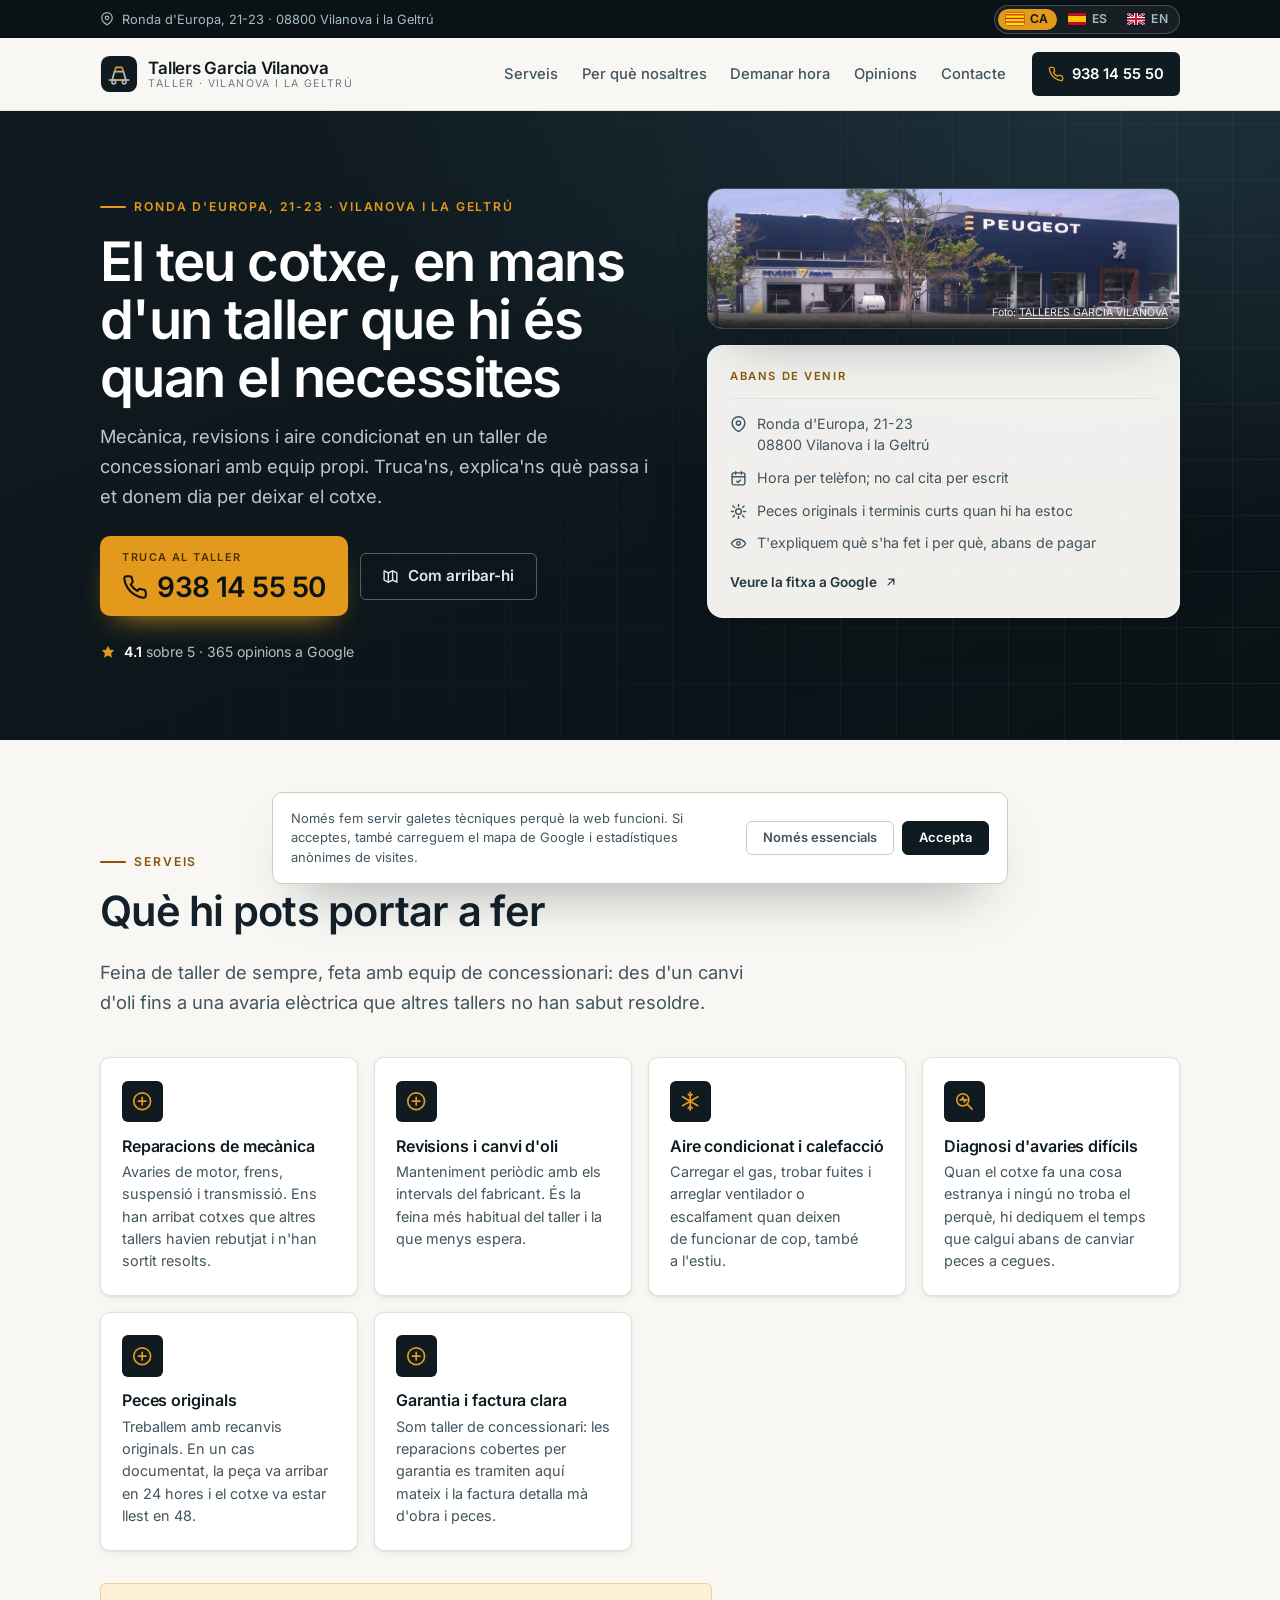
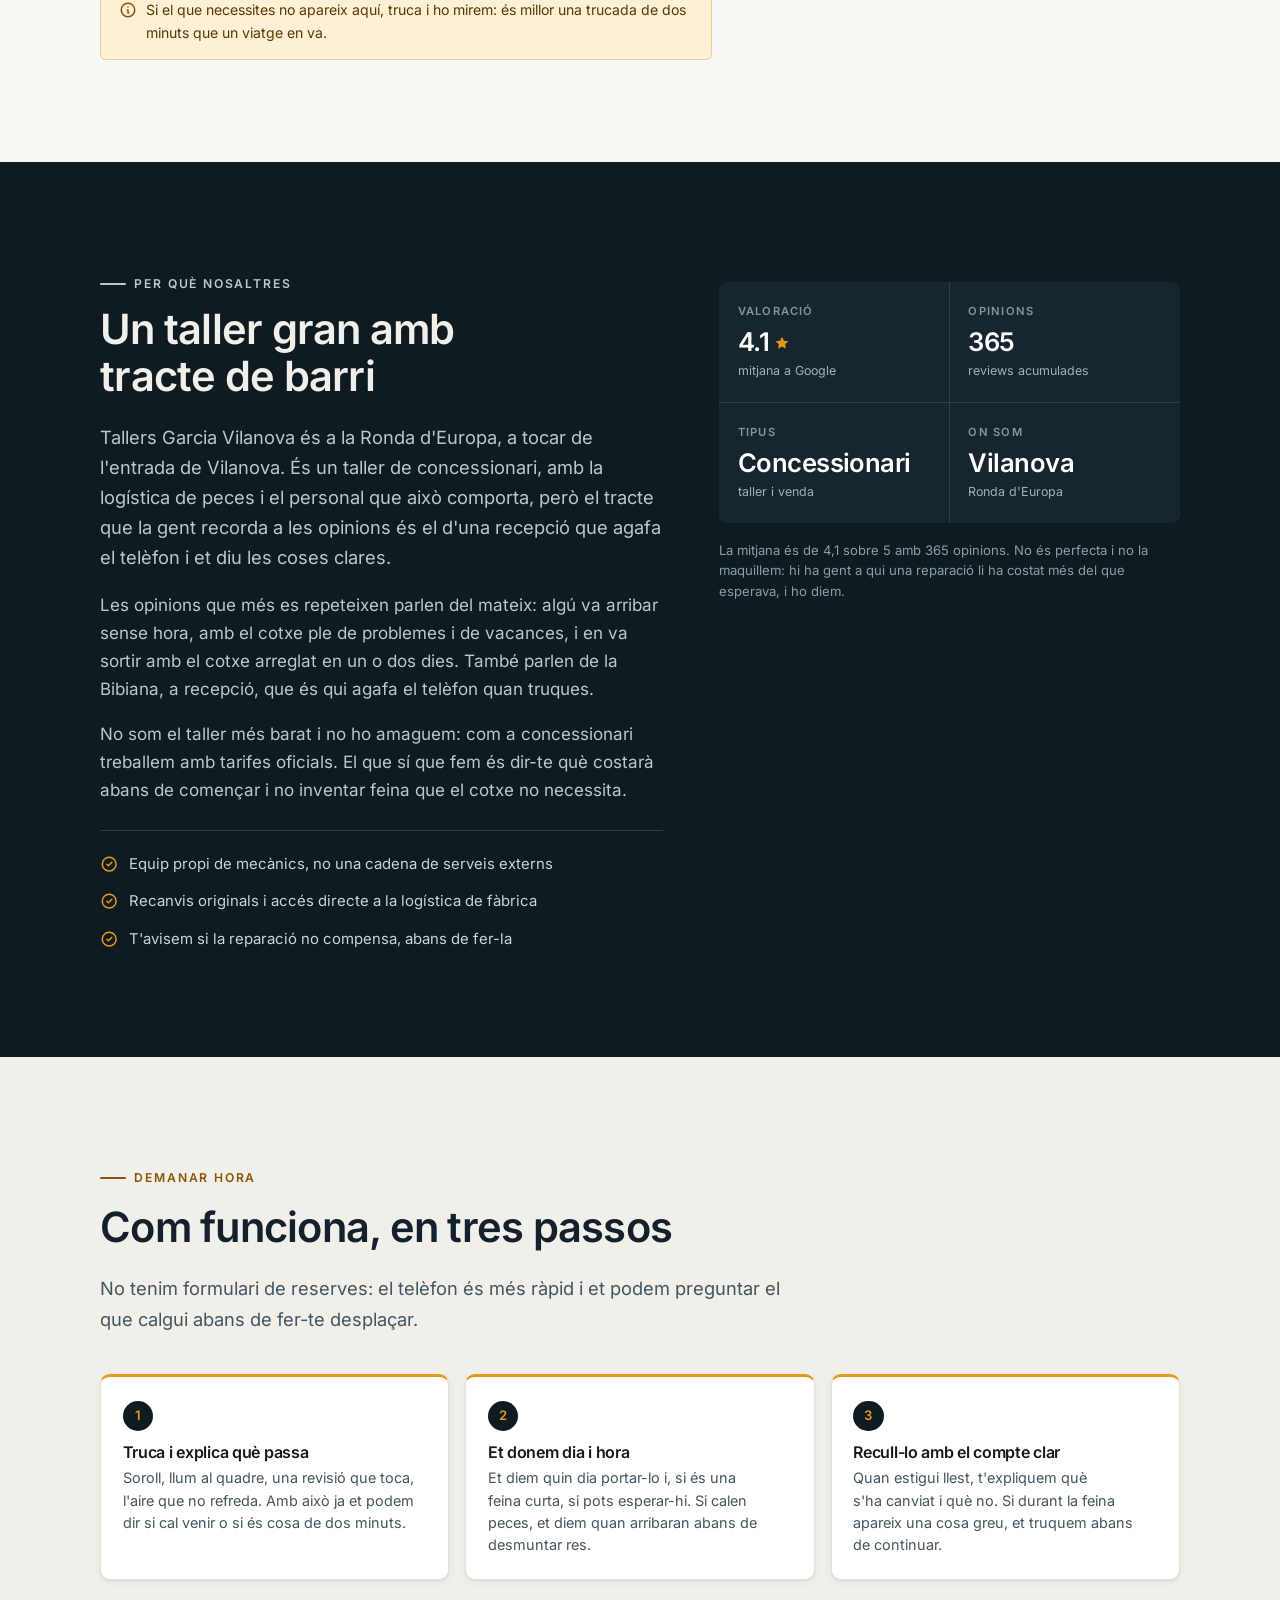
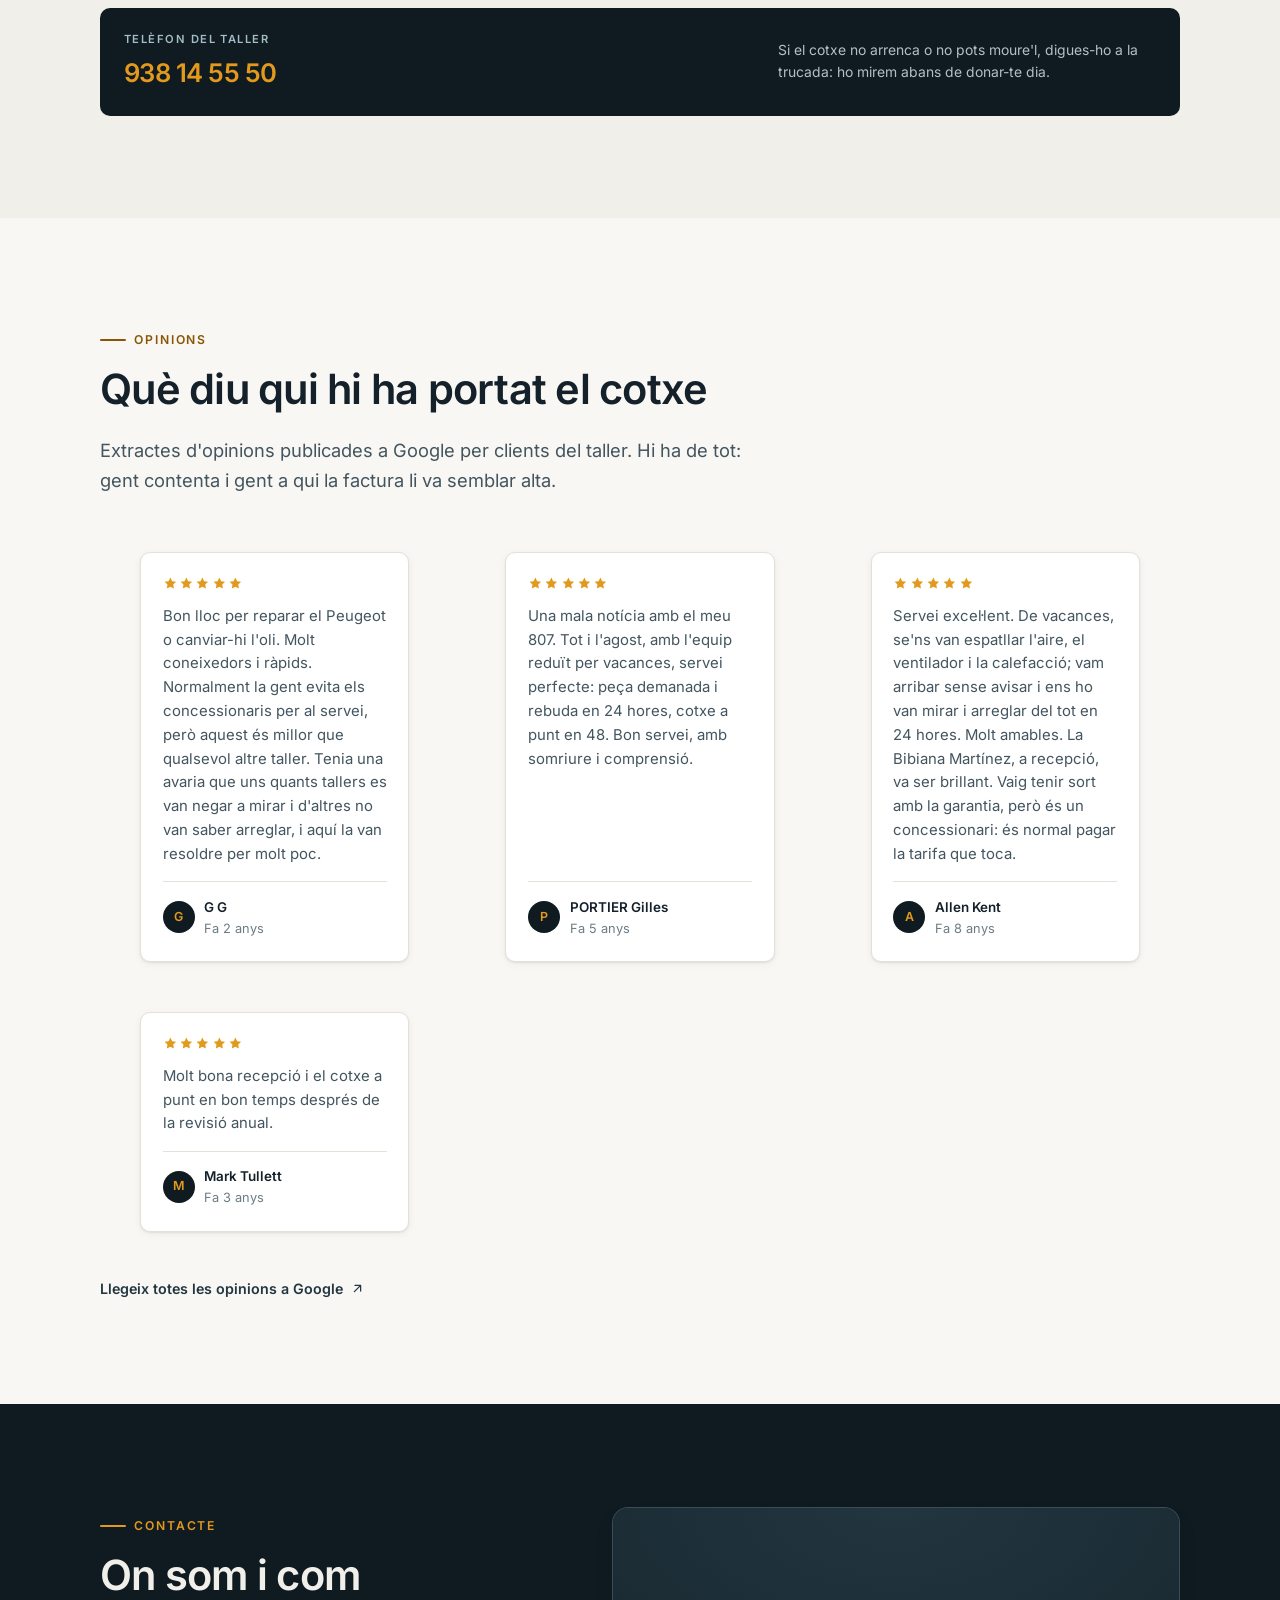
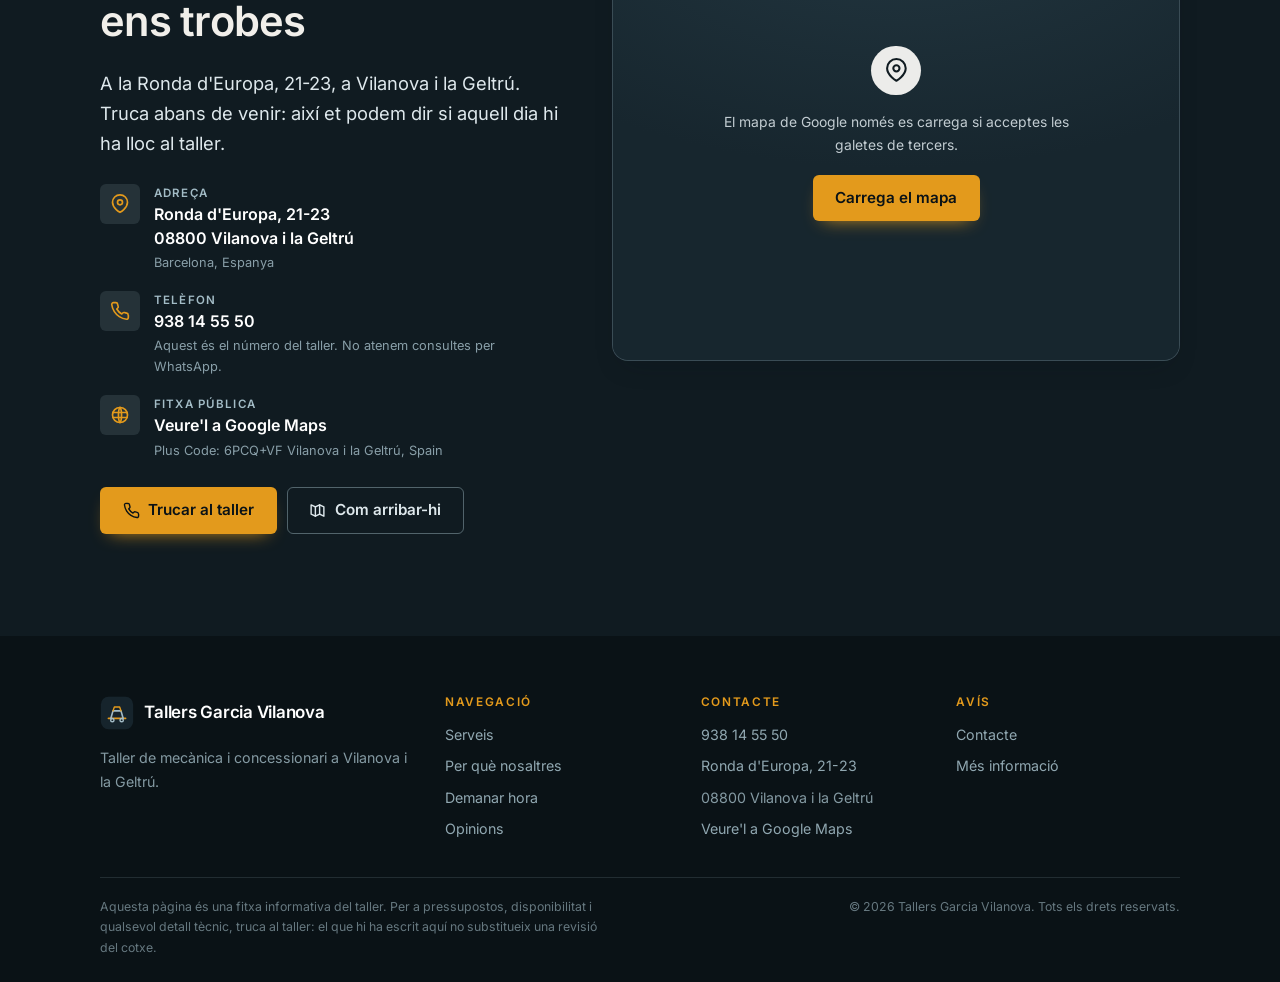
==== index.html @ 261d8d5d "Do not track the node_modules symlink" ====
<!DOCTYPE html>
<html lang="ca" dir="ltr">
<head>
<meta charset="utf-8">
<meta name="viewport" content="width=device-width, initial-scale=1">
<title>Tallers Garcia Vilanova · Taller i concessionari a Vilanova i la Geltrú</title>
<meta name="description" content="Taller de mecànica i concessionari a la Ronda d&#39;Europa, 21-23, Vilanova i la Geltrú. Reparacions, revisions i aire condicionat. Demana hora al 938 14 55 50.">
<meta name="author" content="Tallers Garcia Vilanova">
<meta name="theme-color" content="#101b21">
<meta name="robots" content="index, follow">
<link rel="canonical" href="https://tallersgarciavilanova.vilanovailageltru.info/">

<meta property="og:type" content="website">
<meta property="og:site_name" content="Tallers Garcia Vilanova">
<meta property="og:title" content="Tallers Garcia Vilanova · Taller i concessionari a Vilanova i la Geltrú">
<meta property="og:description" content="Taller de mecànica i concessionari a la Ronda d&#39;Europa, 21-23, Vilanova i la Geltrú. Reparacions, revisions i aire condicionat. Demana hora al 938 14 55 50.">
<meta property="og:locale" content="ca_ES">
<meta property="og:url" content="https://tallersgarciavilanova.vilanovailageltru.info/">
<meta property="og:image" content="https://tallersgarciavilanova.vilanovailageltru.info/assets/img/og-image.jpg">
<meta property="og:image:width" content="1200">
<meta property="og:image:height" content="630">
<meta property="og:image:alt" content="Tallers Garcia Vilanova, taller de mecànica a Vilanova i la Geltrú">
<meta name="twitter:card" content="summary_large_image">
<meta name="twitter:title" content="Tallers Garcia Vilanova · Taller i concessionari a Vilanova i la Geltrú">
<meta name="twitter:description" content="Taller de mecànica i concessionari a la Ronda d&#39;Europa, 21-23, Vilanova i la Geltrú. Reparacions, revisions i aire condicionat. Demana hora al 938 14 55 50.">
<meta name="twitter:image" content="https://tallersgarciavilanova.vilanovailageltru.info/assets/img/og-image.jpg">


<link rel="alternate" hreflang="ca-ES" href="https://tallersgarciavilanova.vilanovailageltru.info/">

<link rel="alternate" hreflang="es-ES" href="https://tallersgarciavilanova.vilanovailageltru.info/es/">

<link rel="alternate" hreflang="en-GB" href="https://tallersgarciavilanova.vilanovailageltru.info/en/">

<link rel="alternate" hreflang="x-default" href="https://tallersgarciavilanova.vilanovailageltru.info/">


<link rel="icon" href="./assets/img/favicon.svg" type="image/svg+xml">
<link rel="apple-touch-icon" href="./assets/img/apple-touch-icon.png">
<link rel="manifest" href="./site.webmanifest">
<link rel="preload" href="./assets/fonts/inter-latin.woff2" as="font" type="font/woff2" crossorigin>
<link rel="stylesheet" href="./assets/css/styles.css">
<script>
  /* Google Analytics 4 with consent mode. Goes in <head> of every generated page,
     before any other script. Nothing is fetched from Google until the visitor
     accepts, and storage stays denied by default even if the tag loads elsewhere. */
  (function () {
    var ID = 'G-71LT2Q093H';
    var KEY = 'cookie-consent-v1';
    var accepted = false;
    try { accepted = localStorage.getItem(KEY) === 'accepted'; } catch (e) {}

    window.dataLayer = window.dataLayer || [];
    window.gtag = function () { window.dataLayer.push(arguments); };
    gtag('js', new Date());

    gtag('consent', 'default', {
      ad_storage: 'denied',
      ad_user_data: 'denied',
      ad_personalization: 'denied',
      analytics_storage: 'denied'
    });

    function load() {
      if (window.__gaLoaded) return;
      window.__gaLoaded = true;
      var s = document.createElement('script');
      s.async = true;
      s.src = 'https://www.googletagmanager.com/gtag/js?id=' + ID;
      document.head.appendChild(s);
      gtag('config', ID);
    }

    function grant() {
      load();
      gtag('consent', 'update', {
        ad_storage: 'granted',
        ad_user_data: 'granted',
        ad_personalization: 'granted',
        analytics_storage: 'granted'
      });
    }

    /* The cookie banner calls this from BOTH buttons; nothing touches Google before it runs. */
    window.__analyticsConsent = function (isAccepted) {
      try { localStorage.setItem(KEY, isAccepted ? 'accepted' : 'essential'); } catch (e) {}
      if (isAccepted) grant();
    };

    if (accepted) grant();
  })();
</script>
<script type="application/ld+json">
{
  "@context": "https://schema.org",
  "@type": "AutoDealer",
  "@id": "https://tallersgarciavilanova.vilanovailageltru.info/#business",
  "name": "TALLERS GARCIA VILANOVA",
  "url": "https://tallersgarciavilanova.vilanovailageltru.info",
  "image": "https://tallersgarciavilanova.vilanovailageltru.info/assets/img/og-image.jpg",
  "telephone": "+34938145550",
  "address": {
    "@type": "PostalAddress",
    "streetAddress": "Ronda d'Europa, 21-23",
    "postalCode": "08800",
    "addressLocality": "Vilanova i la Geltrú",
    "addressRegion": "Barcelona",
    "addressCountry": "ES"
  },
  "geo": {
    "@type": "GeoCoordinates",
    "latitude": 41.2221603,
    "longitude": 1.7386578
  },
  "hasMap": "https://maps.google.com/?cid=4124846126967667594&g_mp=Cilnb29nbGUubWFwcy5wbGFjZXMudjEuUGxhY2VzLlNlYXJjaE5lYXJieRACGAQgAA",
  "inLanguage": "ca",
  "aggregateRating": {
    "@type": "AggregateRating",
    "ratingValue": 4.1,
    "reviewCount": 365,
    "bestRating": 5,
    "worstRating": 1
  }
}
</script>
</head>
<body>
<a class="skip-link" href="#main">Ves al contingut principal</a>

<div class="topbar">
  <div class="wrap topbar__inner">
    <p class="topbar__note">
      <svg viewBox="0 0 24 24" width="14" height="14" fill="none" stroke="currentColor" stroke-width="2" stroke-linecap="round" stroke-linejoin="round" aria-hidden="true"><path d="M21 10c0 7-9 12-9 12S3 17 3 10a9 9 0 0 1 18 0Z"/><circle cx="12" cy="10" r="3"/></svg>
      Ronda d&#39;Europa, 21-23 · 08800 Vilanova i la Geltrú
    </p>
    <nav class="langs" aria-label="Canviar d&#39;idioma">
      
      <a class="langs__link" href="./" hreflang="ca" lang="ca" aria-current="true">
        <span class="langs__flag" aria-hidden="true"><svg viewBox="0 0 24 16"><rect width="24" height="16" fill="#fcdd09"/><g fill="#da121a"><rect y="1.6" width="24" height="1.6"/><rect y="6.4" width="24" height="1.6"/><rect y="11.2" width="24" height="1.6"/></g></svg></span>
        <span class="langs__code">ca</span>
        <span class="sr-only">Català</span>
      </a>
      
      <a class="langs__link" href="./es/" hreflang="es" lang="es">
        <span class="langs__flag" aria-hidden="true"><svg viewBox="0 0 24 16"><rect width="24" height="16" fill="#c60b1e"/><rect y="4" width="24" height="8" fill="#ffc400"/></svg></span>
        <span class="langs__code">es</span>
        <span class="sr-only">Español</span>
      </a>
      
      <a class="langs__link" href="./en/" hreflang="en" lang="en">
        <span class="langs__flag" aria-hidden="true"><svg viewBox="0 0 24 16"><rect width="24" height="16" fill="#00247d"/><path d="M0 0 24 16M24 0 0 16" stroke="#fff" stroke-width="3.2"/><path d="M0 0 24 16M24 0 0 16" stroke="#cf142b" stroke-width="1.6"/><path d="M12 0v16M0 8h24" stroke="#fff" stroke-width="5.2"/><path d="M12 0v16M0 8h24" stroke="#cf142b" stroke-width="3"/></svg></span>
        <span class="langs__code">en</span>
        <span class="sr-only">English</span>
      </a>
      
    </nav>
  </div>
</div>

<header class="header">
  <div class="wrap header__inner">
    <a class="brand" href="./" aria-label="Tallers Garcia Vilanova — Vilanova i la Geltrú">
      <svg class="brand__mark" viewBox="0 0 40 40" width="38" height="38" aria-hidden="true">
        <rect x="1" y="1" width="38" height="38" rx="9" fill="#101b21"/>
        <path d="M10 26.25h20" stroke="#e39a1c" stroke-width="2.2" stroke-linecap="round"/>
        <path d="M12.8 26.25 15.3 17.5h9.4l2.5 8.75" stroke="#a3bcc6" stroke-width="1.9" fill="none" stroke-linecap="round" stroke-linejoin="round"/>
        <circle cx="14.5" cy="28.4" r="1.95" stroke="#a3bcc6" stroke-width="1.7" fill="none"/>
        <circle cx="25.5" cy="28.4" r="1.95" stroke="#a3bcc6" stroke-width="1.7" fill="none"/>
        <path d="M15.3 17.5 16.9 13h6.2l1.6 4.5" stroke="#e39a1c" stroke-width="1.7" fill="none" stroke-linecap="round" stroke-linejoin="round"/>
      </svg>
      <span class="brand__text">
        <span class="brand__name">Tallers Garcia Vilanova</span>
        <span class="brand__sub">Taller · Vilanova i la Geltrú</span>
      </span>
    </a>
    <nav class="nav" id="site-nav" data-open="false" aria-label="Navegació principal">
      <ul class="nav__list">
        <li><a class="nav__link" href="#serveis">Serveis</a></li>
        <li><a class="nav__link" href="#confianca">Per què nosaltres</a></li>
        <li><a class="nav__link" href="#cita">Demanar hora</a></li>
        <li><a class="nav__link" href="#opinions">Opinions</a></li>
        <li><a class="nav__link" href="#contacte">Contacte</a></li>
      </ul>
    </nav>
    <a class="header__call" href="tel:+34938145550" aria-label="Trucar al taller: 938 14 55 50">
      <svg viewBox="0 0 24 24" width="16" height="16" fill="none" stroke="currentColor" stroke-width="2" stroke-linecap="round" stroke-linejoin="round" aria-hidden="true"><path d="M22 16.9v3a2 2 0 0 1-2.2 2 19.8 19.8 0 0 1-8.6-3.1 19.5 19.5 0 0 1-6-6A19.8 19.8 0 0 1 2.1 4.2 2 2 0 0 1 4.1 2h3a2 2 0 0 1 2 1.7c.1.9.4 1.8.7 2.6a2 2 0 0 1-.5 2.1L8.1 9.6a16 16 0 0 0 6 6l1.2-1.2a2 2 0 0 1 2.1-.5c.8.3 1.7.6 2.6.7a2 2 0 0 1 1.7 2.1Z"/></svg>
      <span>938 14 55 50</span>
    </a>
    <button class="nav-toggle" type="button" aria-expanded="false" aria-controls="site-nav" aria-label="Obre el menú de navegació">
      <svg viewBox="0 0 24 24" width="22" height="22" fill="none" stroke="currentColor" stroke-width="2" stroke-linecap="round" aria-hidden="true"><path d="M4 7h16M4 12h16M4 17h16"/></svg>
    </button>
  </div>
</header>

<main id="main">

  <section class="hero" aria-labelledby="hero-title">
    <div class="wrap hero__inner">
      <div class="hero__copy">
        <p class="eyebrow hero__eyebrow">Ronda d&#39;Europa, 21-23 · Vilanova i la Geltrú</p>
        <h1 class="hero__title" id="hero-title">El teu cotxe, en mans d&#39;un taller que hi és quan el necessites</h1>
        <p class="hero__subtitle">Mecànica, revisions i aire condicionat en un taller de concessionari amb equip propi. Truca&#39;ns, explica&#39;ns què passa i et donem dia per deixar el cotxe.</p>

        <div class="hero__call">
          <a class="hero__phone" href="tel:+34938145550">
            <span class="hero__phoneLabel">Truca al taller</span>
            <span class="hero__phoneNumber">
              <svg viewBox="0 0 24 24" width="26" height="26" fill="none" stroke="currentColor" stroke-width="1.9" stroke-linecap="round" stroke-linejoin="round" aria-hidden="true"><path d="M22 16.9v3a2 2 0 0 1-2.2 2 19.8 19.8 0 0 1-8.6-3.1 19.5 19.5 0 0 1-6-6A19.8 19.8 0 0 1 2.1 4.2 2 2 0 0 1 4.1 2h3a2 2 0 0 1 2 1.7c.1.9.4 1.8.7 2.6a2 2 0 0 1-.5 2.1L8.1 9.6a16 16 0 0 0 6 6l1.2-1.2a2 2 0 0 1 2.1-.5c.8.3 1.7.6 2.6.7a2 2 0 0 1 1.7 2.1Z"/></svg>
              938 14 55 50
            </span>
          </a>
          <a class="btn btn--ghost" href="https://www.google.com/maps/dir/?api=1&amp;destination=41.2221603,1.7386578" target="_blank" rel="noopener">
            <svg viewBox="0 0 24 24" width="17" height="17" fill="none" stroke="currentColor" stroke-width="2" stroke-linecap="round" stroke-linejoin="round" aria-hidden="true"><path d="M9 20 3 17V4l6 3 6-3 6 3v13l-6-3-6 3Z"/><path d="M9 7v13M15 4v13"/></svg>
            Com arribar-hi
          </a>
        </div>

        <p class="hero__proof">
          <span class="hero__stars" aria-hidden="true">
            <svg viewBox="0 0 24 24" fill="currentColor"><path d="M12 2.6l2.9 5.9 6.5.95-4.7 4.6 1.1 6.45L12 17.4l-5.8 3.1 1.1-6.45-4.7-4.6 6.5-.95L12 2.6Z"/></svg>
          </span>
          <span><b>4.1</b> sobre 5 · 365 opinions a Google</span>
        </p>
      </div>

      <div class="hero__aside">
        
        <figure class="hero__photo">
          <img src="./assets/img/hero-photo.jpg" alt="Entrada del taller Tallers Garcia Vilanova a la Ronda d&#39;Europa, Vilanova i la Geltrú" width="1171" height="344" fetchpriority="high" decoding="async">
          
          <figcaption data-photo-credit>
            Foto:
            <a href="https://maps.google.com/maps/contrib/101229483623306465213" target="_blank" rel="noopener nofollow">TALLERES GARCIA VILANOVA</a>
          </figcaption>
          
        </figure>
        

        <div class="hero__card">
          <p class="hero__cardTitle">Abans de venir</p>
          <ul class="hero__cardList">
            <li>
              <svg viewBox="0 0 24 24" width="17" height="17" fill="none" stroke="currentColor" stroke-width="2" stroke-linecap="round" stroke-linejoin="round" aria-hidden="true"><path d="M21 10c0 7-9 12-9 12S3 17 3 10a9 9 0 0 1 18 0Z"/><circle cx="12" cy="10" r="3"/></svg>
              <span>Ronda d&#39;Europa, 21-23<br>08800 Vilanova i la Geltrú</span>
            </li>
            <li>
              <svg viewBox="0 0 24 24" width="17" height="17" fill="none" stroke="currentColor" stroke-width="2" stroke-linecap="round" stroke-linejoin="round" aria-hidden="true"><path d="m9.5 16 1.8 1.8 3.4-3.6"/><rect x="3" y="4" width="18" height="17" rx="2.5"/><path d="M8 2.5v3.5M16 2.5v3.5M3 9.5h18"/></svg>
              <span>Hora per telèfon; no cal cita per escrit</span>
            </li>
            <li>
              <svg viewBox="0 0 24 24" width="17" height="17" fill="none" stroke="currentColor" stroke-width="2" stroke-linecap="round" stroke-linejoin="round" aria-hidden="true"><path d="M12 2v3M12 19v3M4.2 4.2l2.1 2.1M17.7 17.7l2.1 2.1M2 12h3M19 12h3M4.2 19.8l2.1-2.1M17.7 6.3l2.1-2.1"/><circle cx="12" cy="12" r="4"/></svg>
              <span>Peces originals i terminis curts quan hi ha estoc</span>
            </li>
            <li>
              <svg viewBox="0 0 24 24" width="17" height="17" fill="none" stroke="currentColor" stroke-width="2" stroke-linecap="round" stroke-linejoin="round" aria-hidden="true"><path d="M2 12s3.5-6 10-6 10 6 10 6-3.5 6-10 6-10-6-10-6Z"/><circle cx="12" cy="12" r="2.5"/></svg>
              <span>T&#39;expliquem què s&#39;ha fet i per què, abans de pagar</span>
            </li>
          </ul>
          <a class="hero__cardLink" href="https://maps.google.com/?cid=4124846126967667594&amp;g_mp=Cilnb29nbGUubWFwcy5wbGFjZXMudjEuUGxhY2VzLlNlYXJjaE5lYXJieRACGAQgAA" target="_blank" rel="noopener">
            Veure la fitxa a Google
            <svg viewBox="0 0 24 24" width="14" height="14" fill="none" stroke="currentColor" stroke-width="2" stroke-linecap="round" stroke-linejoin="round" aria-hidden="true"><path d="M7 17 17 7M8 7h9v9"/></svg>
          </a>
        </div>
      </div>
    </div>
  </section>

  <section class="section" id="serveis" aria-labelledby="serveis-title">
    <div class="wrap">
      <div class="section__head reveal">
        <p class="eyebrow">Serveis</p>
        <h2 class="h2" id="serveis-title">Què hi pots portar a fer</h2>
        <p class="lead">Feina de taller de sempre, feta amb equip de concessionari: des d&#39;un canvi d&#39;oli fins a una avaria elèctrica que altres tallers no han sabut resoldre.</p>
      </div>
      <ul class="cards">
        
        <li class="card reveal">
          <span class="card__icon" aria-hidden="true"><svg viewBox="0 0 24 24" fill="none" stroke="currentColor" stroke-width="1.8" stroke-linecap="round" stroke-linejoin="round" aria-hidden="true"><circle cx="12" cy="12" r="9"/><path d="M12 8v8M8 12h8"/></svg></span>
          <h3>Reparacions de mecànica</h3>
          <p>Avaries de motor, frens, suspensió i transmissió. Ens han arribat cotxes que altres tallers havien rebutjat i n&#39;han sortit resolts.</p>
        </li>
        
        <li class="card reveal">
          <span class="card__icon" aria-hidden="true"><svg viewBox="0 0 24 24" fill="none" stroke="currentColor" stroke-width="1.8" stroke-linecap="round" stroke-linejoin="round" aria-hidden="true"><circle cx="12" cy="12" r="9"/><path d="M12 8v8M8 12h8"/></svg></span>
          <h3>Revisions i canvi d&#39;oli</h3>
          <p>Manteniment periòdic amb els intervals del fabricant. És la feina més habitual del taller i la que menys espera.</p>
        </li>
        
        <li class="card reveal">
          <span class="card__icon" aria-hidden="true"><svg viewBox="0 0 24 24" fill="none" stroke="currentColor" stroke-width="1.8" stroke-linecap="round" stroke-linejoin="round" aria-hidden="true"><path d="M12 2.5v19M3.8 7.2l16.4 9.6M20.2 7.2 3.8 16.8"/><path d="M12 6.4 9.9 4.6M12 6.4l2.1-1.8M12 17.6l-2.1 1.8M12 17.6l2.1 1.8"/></svg></span>
          <h3>Aire condicionat i calefacció</h3>
          <p>Carregar el gas, trobar fuites i arreglar ventilador o escalfament quan deixen de funcionar de cop, també a l&#39;estiu.</p>
        </li>
        
        <li class="card reveal">
          <span class="card__icon" aria-hidden="true"><svg viewBox="0 0 24 24" fill="none" stroke="currentColor" stroke-width="1.8" stroke-linecap="round" stroke-linejoin="round" aria-hidden="true"><circle cx="10.5" cy="10.5" r="6.5"/><path d="m15.4 15.4 5 5"/><path d="M7.6 10.5h1.9l1.1-2.6 1.7 5 1-2.4h1.6"/></svg></span>
          <h3>Diagnosi d&#39;avaries difícils</h3>
          <p>Quan el cotxe fa una cosa estranya i ningú no troba el perquè, hi dediquem el temps que calgui abans de canviar peces a cegues.</p>
        </li>
        
        <li class="card reveal">
          <span class="card__icon" aria-hidden="true"><svg viewBox="0 0 24 24" fill="none" stroke="currentColor" stroke-width="1.8" stroke-linecap="round" stroke-linejoin="round" aria-hidden="true"><circle cx="12" cy="12" r="9"/><path d="M12 8v8M8 12h8"/></svg></span>
          <h3>Peces originals</h3>
          <p>Treballem amb recanvis originals. En un cas documentat, la peça va arribar en 24 hores i el cotxe va estar llest en 48.</p>
        </li>
        
        <li class="card reveal">
          <span class="card__icon" aria-hidden="true"><svg viewBox="0 0 24 24" fill="none" stroke="currentColor" stroke-width="1.8" stroke-linecap="round" stroke-linejoin="round" aria-hidden="true"><circle cx="12" cy="12" r="9"/><path d="M12 8v8M8 12h8"/></svg></span>
          <h3>Garantia i factura clara</h3>
          <p>Som taller de concessionari: les reparacions cobertes per garantia es tramiten aquí mateix i la factura detalla mà d&#39;obra i peces.</p>
        </li>
        
      </ul>
      <p class="section__note">
        <svg viewBox="0 0 24 24" width="18" height="18" fill="none" stroke="currentColor" stroke-width="2" stroke-linecap="round" stroke-linejoin="round" aria-hidden="true"><circle cx="12" cy="12" r="9"/><path d="M12 8h.01M11 12h1v4h1"/></svg>
        Si el que necessites no apareix aquí, truca i ho mirem: és millor una trucada de dos minuts que un viatge en va.
      </p>
    </div>
  </section>

  <section class="section section--dark" id="confianca" aria-labelledby="confianca-title">
    <div class="wrap">
      <div class="about__grid">
        <div class="about__copy reveal">
          <p class="eyebrow">Per què nosaltres</p>
          <h2 class="h2" id="confianca-title">Un taller gran amb tracte de barri</h2>
          <p class="lead">Tallers Garcia Vilanova és a la Ronda d&#39;Europa, a tocar de l&#39;entrada de Vilanova. És un taller de concessionari, amb la logística de peces i el personal que això comporta, però el tracte que la gent recorda a les opinions és el d&#39;una recepció que agafa el telèfon i et diu les coses clares.</p>
          <p>Les opinions que més es repeteixen parlen del mateix: algú va arribar sense hora, amb el cotxe ple de problemes i de vacances, i en va sortir amb el cotxe arreglat en un o dos dies. També parlen de la Bibiana, a recepció, que és qui agafa el telèfon quan truques.</p>
          <p>No som el taller més barat i no ho amaguem: com a concessionari treballem amb tarifes oficials. El que sí que fem és dir-te què costarà abans de començar i no inventar feina que el cotxe no necessita.</p>

          <ul class="trust">
            <li>
              <span class="trust__icon" aria-hidden="true">
                <svg viewBox="0 0 24 24" fill="none" stroke="currentColor" stroke-width="2" stroke-linecap="round" stroke-linejoin="round"><path d="m9 12 2 2 4.5-4.5"/><circle cx="12" cy="12" r="9"/></svg>
              </span>
              <span>Equip propi de mecànics, no una cadena de serveis externs</span>
            </li>
            <li>
              <span class="trust__icon" aria-hidden="true">
                <svg viewBox="0 0 24 24" fill="none" stroke="currentColor" stroke-width="2" stroke-linecap="round" stroke-linejoin="round"><path d="m9 12 2 2 4.5-4.5"/><circle cx="12" cy="12" r="9"/></svg>
              </span>
              <span>Recanvis originals i accés directe a la logística de fàbrica</span>
            </li>
            <li>
              <span class="trust__icon" aria-hidden="true">
                <svg viewBox="0 0 24 24" fill="none" stroke="currentColor" stroke-width="2" stroke-linecap="round" stroke-linejoin="round"><path d="m9 12 2 2 4.5-4.5"/><circle cx="12" cy="12" r="9"/></svg>
              </span>
              <span>T&#39;avisem si la reparació no compensa, abans de fer-la</span>
            </li>
          </ul>
        </div>

        <div class="reveal">
          <dl class="stats">
            <div class="stat">
              <dt class="stat__label">Valoració</dt>
              <dd class="stat__body">
                <span class="stat__value">
                  4.1
                  <svg viewBox="0 0 24 24" fill="currentColor" aria-hidden="true"><path d="M12 2.6l2.9 5.9 6.5.95-4.7 4.6 1.1 6.45L12 17.4l-5.8 3.1 1.1-6.45-4.7-4.6 6.5-.95L12 2.6Z"/></svg>
                </span>
                <span class="stat__caption">mitjana a Google</span>
              </dd>
            </div>
            <div class="stat">
              <dt class="stat__label">Opinions</dt>
              <dd class="stat__body">
                <span class="stat__value">365</span>
                <span class="stat__caption">reviews acumulades</span>
              </dd>
            </div>
            <div class="stat">
              <dt class="stat__label">Tipus</dt>
              <dd class="stat__body">
                <span class="stat__value">Concessionari</span>
                <span class="stat__caption">taller i venda</span>
              </dd>
            </div>
            <div class="stat">
              <dt class="stat__label">On som</dt>
              <dd class="stat__body">
                <span class="stat__value">Vilanova</span>
                <span class="stat__caption">Ronda d&#39;Europa</span>
              </dd>
            </div>
          </dl>
          <p class="stats__note">La mitjana és de 4,1 sobre 5 amb 365 opinions. No és perfecta i no la maquillem: hi ha gent a qui una reparació li ha costat més del que esperava, i ho diem.</p>
        </div>
      </div>
    </div>
  </section>

  <section class="section section--light" id="cita" aria-labelledby="cita-title">
    <div class="wrap">
      <div class="section__head reveal">
        <p class="eyebrow">Demanar hora</p>
        <h2 class="h2" id="cita-title">Com funciona, en tres passos</h2>
        <p class="lead">No tenim formulari de reserves: el telèfon és més ràpid i et podem preguntar el que calgui abans de fer-te desplaçar.</p>
      </div>
      <ol class="steps">
        
        <li class="step reveal">
          <h3>Truca i explica què passa</h3>
          <p>Soroll, llum al quadre, una revisió que toca, l&#39;aire que no refreda. Amb això ja et podem dir si cal venir o si és cosa de dos minuts.</p>
        </li>
        
        <li class="step reveal">
          <h3>Et donem dia i hora</h3>
          <p>Et diem quin dia portar-lo i, si és una feina curta, si pots esperar-hi. Si calen peces, et diem quan arribaran abans de desmuntar res.</p>
        </li>
        
        <li class="step reveal">
          <h3>Recull-lo amb el compte clar</h3>
          <p>Quan estigui llest, t&#39;expliquem què s&#39;ha canviat i què no. Si durant la feina apareix una cosa greu, et truquem abans de continuar.</p>
        </li>
        
      </ol>
      <div class="appointment">
        <div>
          <p class="appointment__label">Telèfon del taller</p>
          <a class="appointment__phone" href="tel:+34938145550">938 14 55 50</a>
        </div>
        <p class="appointment__note">Si el cotxe no arrenca o no pots moure&#39;l, digues-ho a la trucada: ho mirem abans de donar-te dia.</p>
      </div>
    </div>
  </section>

  <section class="section" id="opinions" aria-labelledby="opinions-title">
    <div class="wrap">
      <div class="section__head reveal">
        <p class="eyebrow">Opinions</p>
        <h2 class="h2" id="opinions-title">Què diu qui hi ha portat el cotxe</h2>
        <p class="lead">Extractes d&#39;opinions publicades a Google per clients del taller. Hi ha de tot: gent contenta i gent a qui la factura li va semblar alta.</p>
      </div>
      <div class="quotes">
        
        <figure class="quote reveal">
          <div class="quote__stars" aria-label="5 de 5 estrelles">
            <svg viewBox="0 0 24 24" fill="currentColor" aria-hidden="true"><path d="M12 2.6l2.9 5.9 6.5.95-4.7 4.6 1.1 6.45L12 17.4l-5.8 3.1 1.1-6.45-4.7-4.6 6.5-.95L12 2.6Z"/></svg><svg viewBox="0 0 24 24" fill="currentColor" aria-hidden="true"><path d="M12 2.6l2.9 5.9 6.5.95-4.7 4.6 1.1 6.45L12 17.4l-5.8 3.1 1.1-6.45-4.7-4.6 6.5-.95L12 2.6Z"/></svg><svg viewBox="0 0 24 24" fill="currentColor" aria-hidden="true"><path d="M12 2.6l2.9 5.9 6.5.95-4.7 4.6 1.1 6.45L12 17.4l-5.8 3.1 1.1-6.45-4.7-4.6 6.5-.95L12 2.6Z"/></svg><svg viewBox="0 0 24 24" fill="currentColor" aria-hidden="true"><path d="M12 2.6l2.9 5.9 6.5.95-4.7 4.6 1.1 6.45L12 17.4l-5.8 3.1 1.1-6.45-4.7-4.6 6.5-.95L12 2.6Z"/></svg><svg viewBox="0 0 24 24" fill="currentColor" aria-hidden="true"><path d="M12 2.6l2.9 5.9 6.5.95-4.7 4.6 1.1 6.45L12 17.4l-5.8 3.1 1.1-6.45-4.7-4.6 6.5-.95L12 2.6Z"/></svg>
          </div>
          <blockquote><p>Bon lloc per reparar el Peugeot o canviar-hi l&#39;oli. Molt coneixedors i ràpids. Normalment la gent evita els concessionaris per al servei, però aquest és millor que qualsevol altre taller. Tenia una avaria que uns quants tallers es van negar a mirar i d&#39;altres no van saber arreglar, i aquí la van resoldre per molt poc.</p></blockquote>
          <figcaption>
            <span class="quote__avatar" aria-hidden="true">G</span>
            <span>
              <strong>G G</strong>
              Fa 2 anys
            </span>
          </figcaption>
        </figure>
        
        <figure class="quote reveal">
          <div class="quote__stars" aria-label="5 de 5 estrelles">
            <svg viewBox="0 0 24 24" fill="currentColor" aria-hidden="true"><path d="M12 2.6l2.9 5.9 6.5.95-4.7 4.6 1.1 6.45L12 17.4l-5.8 3.1 1.1-6.45-4.7-4.6 6.5-.95L12 2.6Z"/></svg><svg viewBox="0 0 24 24" fill="currentColor" aria-hidden="true"><path d="M12 2.6l2.9 5.9 6.5.95-4.7 4.6 1.1 6.45L12 17.4l-5.8 3.1 1.1-6.45-4.7-4.6 6.5-.95L12 2.6Z"/></svg><svg viewBox="0 0 24 24" fill="currentColor" aria-hidden="true"><path d="M12 2.6l2.9 5.9 6.5.95-4.7 4.6 1.1 6.45L12 17.4l-5.8 3.1 1.1-6.45-4.7-4.6 6.5-.95L12 2.6Z"/></svg><svg viewBox="0 0 24 24" fill="currentColor" aria-hidden="true"><path d="M12 2.6l2.9 5.9 6.5.95-4.7 4.6 1.1 6.45L12 17.4l-5.8 3.1 1.1-6.45-4.7-4.6 6.5-.95L12 2.6Z"/></svg><svg viewBox="0 0 24 24" fill="currentColor" aria-hidden="true"><path d="M12 2.6l2.9 5.9 6.5.95-4.7 4.6 1.1 6.45L12 17.4l-5.8 3.1 1.1-6.45-4.7-4.6 6.5-.95L12 2.6Z"/></svg>
          </div>
          <blockquote><p>Una mala notícia amb el meu 807. Tot i l&#39;agost, amb l&#39;equip reduït per vacances, servei perfecte: peça demanada i rebuda en 24 hores, cotxe a punt en 48. Bon servei, amb somriure i comprensió.</p></blockquote>
          <figcaption>
            <span class="quote__avatar" aria-hidden="true">P</span>
            <span>
              <strong>PORTIER Gilles</strong>
              Fa 5 anys
            </span>
          </figcaption>
        </figure>
        
        <figure class="quote reveal">
          <div class="quote__stars" aria-label="5 de 5 estrelles">
            <svg viewBox="0 0 24 24" fill="currentColor" aria-hidden="true"><path d="M12 2.6l2.9 5.9 6.5.95-4.7 4.6 1.1 6.45L12 17.4l-5.8 3.1 1.1-6.45-4.7-4.6 6.5-.95L12 2.6Z"/></svg><svg viewBox="0 0 24 24" fill="currentColor" aria-hidden="true"><path d="M12 2.6l2.9 5.9 6.5.95-4.7 4.6 1.1 6.45L12 17.4l-5.8 3.1 1.1-6.45-4.7-4.6 6.5-.95L12 2.6Z"/></svg><svg viewBox="0 0 24 24" fill="currentColor" aria-hidden="true"><path d="M12 2.6l2.9 5.9 6.5.95-4.7 4.6 1.1 6.45L12 17.4l-5.8 3.1 1.1-6.45-4.7-4.6 6.5-.95L12 2.6Z"/></svg><svg viewBox="0 0 24 24" fill="currentColor" aria-hidden="true"><path d="M12 2.6l2.9 5.9 6.5.95-4.7 4.6 1.1 6.45L12 17.4l-5.8 3.1 1.1-6.45-4.7-4.6 6.5-.95L12 2.6Z"/></svg><svg viewBox="0 0 24 24" fill="currentColor" aria-hidden="true"><path d="M12 2.6l2.9 5.9 6.5.95-4.7 4.6 1.1 6.45L12 17.4l-5.8 3.1 1.1-6.45-4.7-4.6 6.5-.95L12 2.6Z"/></svg>
          </div>
          <blockquote><p>Servei excel·lent. De vacances, se&#39;ns van espatllar l&#39;aire, el ventilador i la calefacció; vam arribar sense avisar i ens ho van mirar i arreglar del tot en 24 hores. Molt amables. La Bibiana Martínez, a recepció, va ser brillant. Vaig tenir sort amb la garantia, però és un concessionari: és normal pagar la tarifa que toca.</p></blockquote>
          <figcaption>
            <span class="quote__avatar" aria-hidden="true">A</span>
            <span>
              <strong>Allen Kent</strong>
              Fa 8 anys
            </span>
          </figcaption>
        </figure>
        
        <figure class="quote reveal">
          <div class="quote__stars" aria-label="5 de 5 estrelles">
            <svg viewBox="0 0 24 24" fill="currentColor" aria-hidden="true"><path d="M12 2.6l2.9 5.9 6.5.95-4.7 4.6 1.1 6.45L12 17.4l-5.8 3.1 1.1-6.45-4.7-4.6 6.5-.95L12 2.6Z"/></svg><svg viewBox="0 0 24 24" fill="currentColor" aria-hidden="true"><path d="M12 2.6l2.9 5.9 6.5.95-4.7 4.6 1.1 6.45L12 17.4l-5.8 3.1 1.1-6.45-4.7-4.6 6.5-.95L12 2.6Z"/></svg><svg viewBox="0 0 24 24" fill="currentColor" aria-hidden="true"><path d="M12 2.6l2.9 5.9 6.5.95-4.7 4.6 1.1 6.45L12 17.4l-5.8 3.1 1.1-6.45-4.7-4.6 6.5-.95L12 2.6Z"/></svg><svg viewBox="0 0 24 24" fill="currentColor" aria-hidden="true"><path d="M12 2.6l2.9 5.9 6.5.95-4.7 4.6 1.1 6.45L12 17.4l-5.8 3.1 1.1-6.45-4.7-4.6 6.5-.95L12 2.6Z"/></svg><svg viewBox="0 0 24 24" fill="currentColor" aria-hidden="true"><path d="M12 2.6l2.9 5.9 6.5.95-4.7 4.6 1.1 6.45L12 17.4l-5.8 3.1 1.1-6.45-4.7-4.6 6.5-.95L12 2.6Z"/></svg>
          </div>
          <blockquote><p>Molt bona recepció i el cotxe a punt en bon temps després de la revisió anual.</p></blockquote>
          <figcaption>
            <span class="quote__avatar" aria-hidden="true">M</span>
            <span>
              <strong>Mark Tullett</strong>
              Fa 3 anys
            </span>
          </figcaption>
        </figure>
        
      </div>
      <a class="reviews__all" href="https://www.google.com/maps/place//data=!4m4!3m3!1s0x12a38718628d8f2f:0x393e65b2b70dbb8a!9m1!1b1?g_mp=Cilnb29nbGUubWFwcy5wbGFjZXMudjEuUGxhY2VzLlNlYXJjaE5lYXJieRACGAQgAA" target="_blank" rel="noopener">
        Llegeix totes les opinions a Google
        <svg viewBox="0 0 24 24" width="15" height="15" fill="none" stroke="currentColor" stroke-width="2" stroke-linecap="round" stroke-linejoin="round" aria-hidden="true"><path d="M7 17 17 7M8 7h9v9"/></svg>
      </a>
    </div>
  </section>

  <section class="section section--dark" id="contacte" aria-labelledby="contacte-title">
    <div class="wrap">
      <div class="contact__grid">
        <div class="reveal">
          <p class="eyebrow">Contacte</p>
          <h2 class="h2" id="contacte-title">On som i com ens trobes</h2>
          <p class="lead">A la Ronda d&#39;Europa, 21-23, a Vilanova i la Geltrú. Truca abans de venir: així et podem dir si aquell dia hi ha lloc al taller.</p>

          <div class="contact-list">
            <div class="contact-item">
              <span class="contact-item__icon" aria-hidden="true">
                <svg viewBox="0 0 24 24" fill="none" stroke="currentColor" stroke-width="2" stroke-linecap="round" stroke-linejoin="round"><path d="M21 10c0 7-9 12-9 12S3 17 3 10a9 9 0 0 1 18 0Z"/><circle cx="12" cy="10" r="3"/></svg>
              </span>
              <div>
                <div class="contact-item__label">Adreça</div>
                <div class="contact-item__value">
                  <a href="https://www.google.com/maps/dir/?api=1&amp;destination=41.2221603,1.7386578" target="_blank" rel="noopener">Ronda d&#39;Europa, 21-23<br>08800 Vilanova i la Geltrú</a>
                </div>
                <div class="contact-item__meta">Barcelona, Espanya</div>
              </div>
            </div>

            <div class="contact-item">
              <span class="contact-item__icon" aria-hidden="true">
                <svg viewBox="0 0 24 24" fill="none" stroke="currentColor" stroke-width="2" stroke-linecap="round" stroke-linejoin="round"><path d="M22 16.9v3a2 2 0 0 1-2.2 2 19.8 19.8 0 0 1-8.6-3.1 19.5 19.5 0 0 1-6-6A19.8 19.8 0 0 1 2.1 4.2 2 2 0 0 1 4.1 2h3a2 2 0 0 1 2 1.7c.1.9.4 1.8.7 2.6a2 2 0 0 1-.5 2.1L8.1 9.6a16 16 0 0 0 6 6l1.2-1.2a2 2 0 0 1 2.1-.5c.8.3 1.7.6 2.6.7a2 2 0 0 1 1.7 2.1Z"/></svg>
              </span>
              <div>
                <div class="contact-item__label">Telèfon</div>
                <div class="contact-item__value"><a href="tel:+34938145550">938 14 55 50</a></div>
                <div class="contact-item__meta">Aquest és el número del taller. No atenem consultes per WhatsApp.</div>
              </div>
            </div>

            <div class="contact-item">
              <span class="contact-item__icon" aria-hidden="true">
                <svg viewBox="0 0 24 24" fill="none" stroke="currentColor" stroke-width="2" stroke-linecap="round" stroke-linejoin="round"><circle cx="12" cy="12" r="9"/><path d="M3.5 9h17M3.5 15h17"/><path d="M12 3c2.5 3 2.5 15 0 18M12 3c-2.5 3-2.5 15 0 18"/></svg>
              </span>
              <div>
                <div class="contact-item__label">Fitxa pública</div>
                <div class="contact-item__value"><a href="https://maps.google.com/?cid=4124846126967667594&amp;g_mp=Cilnb29nbGUubWFwcy5wbGFjZXMudjEuUGxhY2VzLlNlYXJjaE5lYXJieRACGAQgAA" target="_blank" rel="noopener">Veure&#39;l a Google Maps</a></div>
                <div class="contact-item__meta">Plus Code: 6PCQ+VF Vilanova i la Geltrú, Spain</div>
              </div>
            </div>
          </div>

          <div class="contact__actions">
            <a class="btn btn--primary" href="tel:+34938145550">
              <svg viewBox="0 0 24 24" width="17" height="17" fill="none" stroke="currentColor" stroke-width="2" stroke-linecap="round" stroke-linejoin="round" aria-hidden="true"><path d="M22 16.9v3a2 2 0 0 1-2.2 2 19.8 19.8 0 0 1-8.6-3.1 19.5 19.5 0 0 1-6-6A19.8 19.8 0 0 1 2.1 4.2 2 2 0 0 1 4.1 2h3a2 2 0 0 1 2 1.7c.1.9.4 1.8.7 2.6a2 2 0 0 1-.5 2.1L8.1 9.6a16 16 0 0 0 6 6l1.2-1.2a2 2 0 0 1 2.1-.5c.8.3 1.7.6 2.6.7a2 2 0 0 1 1.7 2.1Z"/></svg>
              Trucar al taller
            </a>
            <a class="btn btn--ghost" href="https://www.google.com/maps/dir/?api=1&amp;destination=41.2221603,1.7386578" target="_blank" rel="noopener">
              <svg viewBox="0 0 24 24" width="17" height="17" fill="none" stroke="currentColor" stroke-width="2" stroke-linecap="round" stroke-linejoin="round" aria-hidden="true"><path d="M9 20 3 17V4l6 3 6-3 6 3v13l-6-3-6 3Z"/><path d="M9 7v13M15 4v13"/></svg>
              Com arribar-hi
            </a>
          </div>
        </div>

        <div class="map-shell" id="map-shell" data-map-loaded="false">
          <div class="map-placeholder">
            <div class="map-placeholder__inner">
              <span class="map-placeholder__pin" aria-hidden="true">
                <svg viewBox="0 0 24 24" fill="none" stroke="currentColor" stroke-width="2" stroke-linecap="round" stroke-linejoin="round"><path d="M21 10c0 7-9 12-9 12S3 17 3 10a9 9 0 0 1 18 0Z"/><circle cx="12" cy="10" r="3"/></svg>
              </span>
              <p>El mapa de Google només es carrega si acceptes les galetes de tercers.</p>
              <button class="btn btn--primary" type="button" data-map-load>Carrega el mapa</button>
            </div>
          </div>
          <template id="map-template">
            <iframe title="Mapa amb la ubicació de Tallers Garcia Vilanova a Vilanova i la Geltrú" src="https://www.google.com/maps?q=41.2221603,1.7386578&amp;hl=ca&amp;z=16&amp;output=embed" width="600" height="480" loading="lazy" referrerpolicy="no-referrer-when-downgrade" allowfullscreen></iframe>
          </template>
        </div>
      </div>
    </div>
  </section>

</main>

<footer class="footer">
  <div class="wrap">
    <div class="footer__grid">
      <div>
        <a class="brand" href="./">
          <svg class="brand__mark" viewBox="0 0 40 40" width="34" height="34" aria-hidden="true">
            <rect x="1" y="1" width="38" height="38" rx="9" fill="#16242c"/>
            <path d="M10 26.25h20" stroke="#e39a1c" stroke-width="2.2" stroke-linecap="round"/>
            <path d="M12.8 26.25 15.3 17.5h9.4l2.5 8.75" stroke="#a3bcc6" stroke-width="1.9" fill="none" stroke-linecap="round" stroke-linejoin="round"/>
            <circle cx="14.5" cy="28.4" r="1.95" stroke="#a3bcc6" stroke-width="1.7" fill="none"/>
            <circle cx="25.5" cy="28.4" r="1.95" stroke="#a3bcc6" stroke-width="1.7" fill="none"/>
            <path d="M15.3 17.5 16.9 13h6.2l1.6 4.5" stroke="#e39a1c" stroke-width="1.7" fill="none" stroke-linecap="round" stroke-linejoin="round"/>
          </svg>
          <span class="brand__text"><span class="brand__name">Tallers Garcia Vilanova</span></span>
        </a>
        <p>Taller de mecànica i concessionari a Vilanova i la Geltrú.</p>
      </div>
      <div>
        <h2>Navegació</h2>
        <ul>
          <li><a href="#serveis">Serveis</a></li>
          <li><a href="#confianca">Per què nosaltres</a></li>
          <li><a href="#cita">Demanar hora</a></li>
          <li><a href="#opinions">Opinions</a></li>
        </ul>
      </div>
      <div>
        <h2>Contacte</h2>
        <ul>
          <li><a href="tel:+34938145550">938 14 55 50</a></li>
          <li><a href="https://www.google.com/maps/dir/?api=1&amp;destination=41.2221603,1.7386578" target="_blank" rel="noopener">Ronda d&#39;Europa, 21-23</a></li>
          <li>08800 Vilanova i la Geltrú</li>
          <li><a href="https://maps.google.com/?cid=4124846126967667594&amp;g_mp=Cilnb29nbGUubWFwcy5wbGFjZXMudjEuUGxhY2VzLlNlYXJjaE5lYXJieRACGAQgAA" target="_blank" rel="noopener">Veure&#39;l a Google Maps</a></li>
        </ul>
      </div>
      <div>
        <h2>Avís</h2>
        <ul>
          <li><a href="#contacte">Contacte</a></li>
          <li><a href="#" data-cookie-open>Més informació</a></li>
        </ul>
      </div>
    </div>
    <div class="footer__legal">
      <p>Aquesta pàgina és una fitxa informativa del taller. Per a pressupostos, disponibilitat i qualsevol detall tècnic, truca al taller: el que hi ha escrit aquí no substitueix una revisió del cotxe.</p>
      <p>© <span id="year">2026</span> Tallers Garcia Vilanova. Tots els drets reservats.</p>
    </div>
  </div>
</footer>

<div class="cookiebar" id="cookiebar" role="region" aria-label="Més informació" data-visible="false">
  <p>Només fem servir galetes tècniques perquè la web funcioni. Si acceptes, també carreguem el mapa de Google i estadístiques anònimes de visites.</p>
  <div class="cookiebar__actions">
    <button class="btn cookiebar__reject" type="button" data-cookie="essential">Només essencials</button>
    <button class="btn cookiebar__accept" type="button" data-cookie="accept">Accepta</button>
  </div>
</div>

<script src="./assets/js/main.js" defer></script>
</body>
</html>
---- assets/css/styles.css ----
/* ==========================================================================
   Tallers Garcia Vilanova — styles
   Palette: graphite, amber warning light, steel grey
   ========================================================================== */

@font-face {
  font-family: "Inter";
  font-style: normal;
  font-weight: 400 600;
  font-display: swap;
  src: url("../fonts/inter-latin.woff2") format("woff2");
  unicode-range: U+0000-00FF, U+0131, U+0152-0153, U+02BB-02BC, U+02C6, U+02DA,
    U+02DC, U+2000-206F, U+2074, U+20AC, U+2122, U+2191, U+2193, U+2212, U+2215,
    U+FEFF, U+FFFD;
}
@font-face {
  font-family: "Inter";
  font-style: normal;
  font-weight: 400 600;
  font-display: swap;
  src: url("../fonts/inter-latin-ext.woff2") format("woff2");
  unicode-range: U+0100-02BA, U+02BD-02C5, U+02C7-02CC, U+02CE-02D7, U+02DD-02FF,
    U+0304, U+0308, U+0329, U+1D00-1DBF, U+1E00-1E9F, U+1EF2-1EFF, U+2020,
    U+20A0-20AB, U+20AD-20C0, U+2113, U+2C60-2C7F, U+A720-A7FF;
}
@font-face {
  font-family: "Fraunces";
  font-style: normal;
  font-weight: 400 700;
  font-display: swap;
  src: url("../fonts/fraunces-latin.woff2") format("woff2");
  unicode-range: U+0000-00FF, U+0131, U+0152-0153, U+02BB-02BC, U+02C6, U+02DA,
    U+02DC, U+2000-206F, U+2074, U+20AC, U+2122, U+2191, U+2193, U+2212, U+2215,
    U+FEFF, U+FFFD;
}
@font-face {
  font-family: "Fraunces";
  font-style: normal;
  font-weight: 400 700;
  font-display: swap;
  src: url("../fonts/fraunces-latin-ext.woff2") format("woff2");
  unicode-range: U+0100-02BA, U+02BD-02C5, U+02C7-02CC, U+02CE-02D7, U+02DD-02FF,
    U+0304, U+0308, U+0329, U+1D00-1DBF, U+1E00-1E9F, U+1EF2-1EFF, U+2020,
    U+20A0-20AB, U+20AD-20C0, U+2113, U+2C60-2C7F, U+A720-A7FF;
}

/* Colour and shadow tokens only: the layout tokens below (--wrap, --pad,
   --section-y, --font-display, --font-sans) are shared and must stay. */
:root {
  --graphite-950: #0a1216;
  --graphite-900: #101b21;
  --graphite-800: #17262e;
  --graphite-700: #223640;
  --graphite-500: #3d5663;
  --steel-300: #a3bcc6;
  --steel-100: #dee8ec;

  --paper-50: #f8f7f4;
  --paper-100: #f1efea;
  --paper-200: #e4e1d9;
  --paper-300: #cfcac0;

  --amber-600: #8a5606;   /* text-safe on paper: 5.7:1 */
  --amber-500: #e39a1c;   /* fills and marks only, never body text on light */
  --amber-100: #fdf0d6;

  --ink: #14202a;
  --ink-soft: #43555f;
  --ink-mute: #6b7c85;

  --radius-sm: 6px;
  --radius: 10px;
  --radius-lg: 16px;
  --shadow-sm: 0 1px 2px rgba(10, 18, 22, .07), 0 2px 8px rgba(10, 18, 22, .05);
  --shadow: 0 12px 28px -14px rgba(10, 18, 22, .34);
  --shadow-lg: 0 28px 56px -30px rgba(10, 18, 22, .5);

  --wrap: 1160px;
  --pad: clamp(1rem, 4vw, 2.5rem);
  --section-y: clamp(3.5rem, 8vw, 6.5rem);

  --font-display: "Inter", -apple-system, BlinkMacSystemFont, "Segoe UI",
    Roboto, Helvetica, Arial, sans-serif;
  --font-sans: "Inter", -apple-system, BlinkMacSystemFont, "Segoe UI", Roboto,
    Helvetica, Arial, sans-serif;

  color-scheme: light;
}

/* ---------- reset ---------- */
*,
*::before,
*::after { box-sizing: border-box; }

html {
  -webkit-text-size-adjust: 100%;
  scroll-behavior: smooth;
  scroll-padding-top: 5.5rem;
}

body {
  margin: 0;
  background: var(--paper-50);
  color: var(--ink);
  font-family: var(--font-sans);
  font-size: 1.0625rem;
  line-height: 1.65;
  -webkit-font-smoothing: antialiased;
  text-rendering: optimizeLegibility;
  overflow-x: hidden;
}

img, svg, iframe { max-width: 100%; }
img { height: auto; display: block; }

h1, h2, h3, h4 {
  font-family: var(--font-display);
  font-weight: 600;
  line-height: 1.12;
  letter-spacing: -0.018em;
  margin: 0 0 .5em;
  text-wrap: balance;
}

p { margin: 0 0 1em; text-wrap: pretty; }
p:last-child { margin-bottom: 0; }

a { color: var(--graphite-700); }
a:hover { color: var(--amber-600); }

ul, ol { margin: 0; padding: 0; list-style: none; }

:where(a, button, summary, iframe, input):focus-visible {
  outline: 3px solid var(--amber-500);
  outline-offset: 3px;
  border-radius: 4px;
}

::selection { background: var(--amber-100); color: var(--graphite-950); }

/* ---------- layout helpers ---------- */
.wrap {
  width: 100%;
  max-width: var(--wrap);
  margin-inline: auto;
  padding-inline: var(--pad);
}

.section { padding-block: var(--section-y); position: relative; }
.section--light { background: var(--paper-100); }
.section--dark { background: var(--graphite-900); color: var(--paper-100); }

.section__head { max-width: 62ch; margin-bottom: 2.5rem; }

.eyebrow {
  display: inline-flex;
  align-items: center;
  gap: .55rem;
  font-size: .76rem;
  font-weight: 600;
  letter-spacing: .15em;
  text-transform: uppercase;
  color: var(--amber-600);
  margin: 0 0 1rem;
}
.eyebrow::before {
  content: "";
  width: 1.6rem;
  height: 2px;
  background: currentColor;
  border-radius: 2px;
}
.section--dark .eyebrow { color: var(--amber-500); }

.h2 {
  font-size: clamp(1.65rem, 1.1rem + 2.2vw, 2.6rem);
  margin-bottom: .55em;
}
.lead {
  font-size: clamp(1.02rem, .96rem + .3vw, 1.14rem);
  color: var(--ink-soft);
  max-width: 60ch;
}
.section--dark .lead { color: var(--steel-100); }
.section--dark .about__copy p { color: rgba(222, 232, 236, .84); }

.section__note {
  display: flex;
  align-items: flex-start;
  gap: .6rem;
  margin-top: 2rem;
  padding: .9rem 1.1rem;
  border-radius: var(--radius-sm);
  background: var(--amber-100);
  border: 1px solid rgba(227, 154, 28, .38);
  font-size: .88rem;
  color: #5a3900;
  max-width: 68ch;
}
.section__note svg { flex: none; margin-top: .15rem; color: var(--amber-600); }

.skip-link {
  position: absolute;
  left: -9999px;
  top: 0;
  z-index: 100;
  background: var(--graphite-900);
  color: #fff;
  padding: .75rem 1.25rem;
  border-radius: 0 0 var(--radius-sm) 0;
  text-decoration: none;
}
.skip-link:focus { left: 0; }

.sr-only {
  position: absolute;
  width: 1px; height: 1px;
  padding: 0; margin: -1px;
  overflow: hidden;
  clip: rect(0 0 0 0);
  white-space: nowrap;
  border: 0;
}

/* ---------- topbar ---------- */
.topbar {
  background: var(--graphite-950);
  color: var(--steel-100);
  font-size: .8rem;
}
.topbar__inner {
  display: flex;
  align-items: center;
  justify-content: space-between;
  gap: 1rem;
  min-height: 2.4rem;
  flex-wrap: wrap;
}
.topbar__note {
  display: inline-flex;
  align-items: center;
  gap: .5rem;
  margin: 0;
  color: var(--steel-300);
}
.topbar__note svg { flex: none; }

/* ---------- header ---------- */
.header {
  position: sticky;
  top: 0;
  z-index: 50;
  background: rgba(248, 247, 244, .94);
  backdrop-filter: blur(12px);
  border-bottom: 1px solid var(--paper-200);
}
.header__inner {
  display: flex;
  align-items: center;
  gap: .9rem;
  min-height: 4.5rem;
}
.brand {
  display: inline-flex;
  align-items: center;
  gap: .65rem;
  text-decoration: none;
  color: var(--graphite-900);
  margin-right: auto;
  min-width: 0;
}
.brand:hover { color: var(--graphite-900); }
.brand__mark { flex: none; }
.brand__text {
  display: flex;
  flex-direction: column;
  line-height: 1.15;
  min-width: 0;
}
.brand__name {
  font-family: var(--font-display);
  font-size: 1.06rem;
  font-weight: 600;
  letter-spacing: -.015em;
  white-space: nowrap;
}
.brand__sub {
  font-size: .66rem;
  letter-spacing: .13em;
  text-transform: uppercase;
  color: var(--ink-mute);
  white-space: nowrap;
}

.nav { display: flex; }
.nav__list {
  display: flex;
  align-items: center;
  gap: .1rem;
}
.nav__link {
  display: block;
  padding: .5rem .7rem;
  border-radius: var(--radius-sm);
  text-decoration: none;
  color: var(--ink-soft);
  font-size: .92rem;
  font-weight: 500;
  white-space: nowrap;
}
.nav__link:hover { background: var(--paper-200); color: var(--graphite-900); }

.header__call {
  display: inline-flex;
  align-items: center;
  gap: .5rem;
  padding: .62rem 1rem;
  border-radius: var(--radius-sm);
  background: var(--graphite-900);
  color: #fff;
  text-decoration: none;
  font-weight: 600;
  font-size: .92rem;
  white-space: nowrap;
  flex: none;
}
.header__call:hover { background: var(--graphite-700); color: #fff; }
.header__call svg { flex: none; color: var(--amber-500); }

.nav-toggle {
  display: none;
  align-items: center;
  justify-content: center;
  width: 2.75rem;
  height: 2.75rem;
  border: 1px solid var(--paper-300);
  border-radius: var(--radius-sm);
  background: transparent;
  color: var(--graphite-900);
  cursor: pointer;
  flex: none;
}
.nav-toggle:hover { background: var(--paper-200); }

/* ---------- language switch ---------- */
.langs {
  display: flex;
  align-items: center;
  gap: .2rem;
  padding: .18rem;
  border: 1px solid rgba(163, 188, 198, .3);
  border-radius: 999px;
  background: rgba(255, 255, 255, .06);
}
.langs__link {
  display: inline-flex;
  align-items: center;
  gap: .38rem;
  padding: .28rem .5rem;
  border-radius: 999px;
  text-decoration: none;
  font-size: .76rem;
  font-weight: 600;
  color: var(--steel-300);
  line-height: 1;
}
.langs__link:hover { background: rgba(255, 255, 255, .12); color: #fff; }
.langs__link[aria-current="true"] {
  background: var(--amber-500);
  color: var(--graphite-950);
}
.langs__flag {
  width: 18px;
  height: 12px;
  border-radius: 2px;
  flex: none;
  box-shadow: 0 0 0 1px rgba(0, 0, 0, .25);
  display: block;
}
.langs__code { text-transform: uppercase; letter-spacing: .04em; }

/* ---------- buttons ---------- */
.btn {
  display: inline-flex;
  align-items: center;
  justify-content: center;
  gap: .55rem;
  padding: .82rem 1.35rem;
  border-radius: var(--radius-sm);
  border: 1.5px solid transparent;
  font-family: var(--font-sans);
  font-size: .95rem;
  font-weight: 600;
  line-height: 1.2;
  text-decoration: none;
  cursor: pointer;
  transition: transform .16s ease, background-color .16s ease,
    border-color .16s ease, color .16s ease, box-shadow .16s ease;
}
.btn svg { flex: none; }
.btn:hover { transform: translateY(-1px); }

.btn--primary {
  background: var(--amber-500);
  color: var(--graphite-950);
  box-shadow: 0 8px 18px -10px rgba(227, 154, 28, .95);
}
.btn--primary:hover { background: var(--amber-600); color: #fff; }

.btn--ghost {
  background: transparent;
  border-color: rgba(163, 188, 198, .45);
  color: var(--steel-100);
}
.btn--ghost:hover {
  background: rgba(255, 255, 255, .1);
  border-color: rgba(163, 188, 198, .8);
  color: #fff;
}

/* ---------- hero ---------- */
.hero {
  position: relative;
  background:
    radial-gradient(120% 120% at 88% 0%, #1d313b 0%, rgba(16, 27, 33, 0) 55%),
    linear-gradient(160deg, var(--graphite-900) 0%, var(--graphite-950) 100%);
  color: var(--paper-100);
  overflow: hidden;
  isolation: isolate;
}
.hero::before {
  content: "";
  position: absolute;
  inset: 0;
  z-index: -1;
  opacity: .16;
  background-image:
    repeating-linear-gradient(0deg, rgba(163, 188, 198, .5) 0 1px, transparent 1px 56px),
    repeating-linear-gradient(90deg, rgba(163, 188, 198, .5) 0 1px, transparent 1px 56px);
  mask-image: linear-gradient(120deg, transparent 20%, #000 95%);
  -webkit-mask-image: linear-gradient(120deg, transparent 20%, #000 95%);
}
.hero__inner {
  display: grid;
  grid-template-columns: minmax(0, 1.08fr) minmax(0, .92fr);
  gap: clamp(1.75rem, 4vw, 3.5rem);
  align-items: start;
  padding-block: clamp(2.75rem, 6vw, 5rem);
}
.hero__eyebrow {
  color: var(--amber-500);
  margin-bottom: 1rem;
}
.hero__title {
  font-size: clamp(1.95rem, 1.15rem + 3.6vw, 3.4rem);
  line-height: 1.06;
  letter-spacing: -.028em;
  margin-bottom: .9rem;
  color: #fff;
  max-width: 20ch;
}
.hero__subtitle {
  font-size: clamp(1rem, .95rem + .35vw, 1.14rem);
  color: rgba(222, 232, 236, .84);
  max-width: 48ch;
  margin-bottom: 1.6rem;
}

/* the phone number is the primary action of the page, not a button beside it */
.hero__call {
  display: flex;
  flex-wrap: wrap;
  align-items: center;
  gap: .75rem;
  margin-bottom: 1.5rem;
}
.hero__phone {
  display: inline-flex;
  flex-direction: column;
  gap: .3rem;
  padding: .8rem 1.4rem .85rem;
  border-radius: var(--radius);
  background: var(--amber-500);
  color: var(--graphite-950);
  text-decoration: none;
  box-shadow: 0 14px 30px -16px rgba(227, 154, 28, 1);
  transition: background-color .16s ease, transform .16s ease;
}
.hero__phone:hover { background: #f0aa2c; color: var(--graphite-950); transform: translateY(-1px); }
.hero__phoneLabel {
  font-size: .68rem;
  letter-spacing: .13em;
  text-transform: uppercase;
  font-weight: 700;
  color: #4a2f00;
}
.hero__phoneNumber {
  display: inline-flex;
  align-items: center;
  gap: .55rem;
  font-size: clamp(1.35rem, 1.1rem + 1vw, 1.75rem);
  font-weight: 700;
  letter-spacing: -.02em;
  line-height: 1.1;
}
.hero__phoneNumber svg { flex: none; }

.hero__proof {
  display: flex;
  align-items: center;
  gap: .5rem;
  margin: 0;
  font-size: .88rem;
  color: rgba(222, 232, 236, .8);
}
.hero__stars {
  display: inline-flex;
  color: var(--amber-500);
}
.hero__stars svg { width: 1rem; height: 1rem; }
.hero__proof b { color: #fff; font-weight: 700; }

.hero__aside {
  display: flex;
  flex-direction: column;
  gap: 1rem;
}

/* real business photo: top half, always credited */
.hero__photo {
  margin: 0;
  align-self: flex-start;
  position: relative;
  border-radius: var(--radius-lg);
  overflow: hidden;
  border: 1px solid rgba(163, 188, 198, .26);
  box-shadow: var(--shadow-lg);
  background: var(--graphite-800);
}
/* the place photo is a wide banner of the workshop front: keep its own proportions
   so it is never cropped into a strip or padded with dead space */
.hero__photo img {
  display: block;
  width: 100%;
  height: auto;
  aspect-ratio: 1171 / 344;
  object-fit: cover;
  object-position: center;
}
.hero__photo figcaption {
  position: absolute;
  inset: auto 0 0 0;
  padding: .45rem .7rem;
  font-size: .66rem;
  line-height: 1.35;
  color: rgba(248, 247, 244, .94);
  background: linear-gradient(to top, rgba(10, 18, 22, .9), rgba(10, 18, 22, 0));
  text-align: right;
}
.hero__photo figcaption a {
  color: rgba(248, 247, 244, .94);
  text-decoration: underline;
  text-underline-offset: 2px;
}
.hero__photo figcaption a:hover { color: #fff; }

.hero__card {
  background: rgba(248, 247, 244, .97);
  color: var(--ink);
  border-radius: var(--radius-lg);
  padding: 1.35rem 1.4rem;
  box-shadow: var(--shadow-lg);
  border: 1px solid rgba(255, 255, 255, .5);
}
.hero__cardTitle {
  font-size: .7rem;
  letter-spacing: .14em;
  text-transform: uppercase;
  font-weight: 700;
  color: var(--amber-600);
  margin: 0 0 .9rem;
  padding-bottom: .75rem;
  border-bottom: 1px solid var(--paper-200);
}
.hero__cardList { display: grid; gap: .7rem; }
.hero__cardList li {
  display: flex;
  align-items: flex-start;
  gap: .6rem;
  font-size: .89rem;
  color: var(--ink-soft);
  line-height: 1.5;
}
.hero__cardList svg {
  flex: none;
  margin-top: .2rem;
  color: var(--graphite-500);
}
.hero__cardLink {
  display: inline-flex;
  align-items: center;
  gap: .4rem;
  margin-top: 1.1rem;
  font-size: .85rem;
  font-weight: 600;
  text-decoration: none;
  color: var(--graphite-700);
}
.hero__cardLink:hover { text-decoration: underline; }

/* ---------- services ---------- */
.cards {
  display: grid;
  grid-template-columns: repeat(auto-fit, minmax(min(100%, 16rem), 1fr));
  gap: 1rem;
}
.card {
  background: #fff;
  border: 1px solid var(--paper-200);
  border-radius: var(--radius);
  padding: 1.4rem 1.3rem;
  box-shadow: var(--shadow-sm);
  transition: transform .18s ease, box-shadow .18s ease, border-color .18s ease;
}
.card:hover {
  transform: translateY(-3px);
  box-shadow: var(--shadow);
  border-color: var(--paper-300);
}
.card__icon {
  width: 2.6rem;
  height: 2.6rem;
  border-radius: var(--radius-sm);
  display: grid;
  place-items: center;
  background: var(--graphite-900);
  color: var(--amber-500);
  margin-bottom: .95rem;
}
.card__icon svg { width: 1.4rem; height: 1.4rem; }
.card h3 {
  font-family: var(--font-sans);
  font-size: 1rem;
  font-weight: 600;
  letter-spacing: -.005em;
  margin-bottom: .35rem;
  color: var(--graphite-900);
}
.card p {
  font-size: .9rem;
  color: var(--ink-soft);
  line-height: 1.55;
}

/* ---------- trust / about ---------- */
.about__grid {
  display: grid;
  grid-template-columns: minmax(0, 1.1fr) minmax(0, .9fr);
  gap: clamp(1.75rem, 5vw, 3.5rem);
  align-items: start;
}
.about__copy > p { margin-bottom: 1em; }

.trust {
  display: grid;
  gap: .7rem;
  margin-top: 1.6rem;
  padding-top: 1.4rem;
  border-top: 1px solid rgba(163, 188, 198, .2);
}
.trust li {
  display: flex;
  align-items: flex-start;
  gap: .65rem;
  font-size: .93rem;
  color: rgba(222, 232, 236, .9);
  line-height: 1.5;
}
.trust__icon {
  flex: none;
  margin-top: .1rem;
  color: var(--amber-500);
}
.trust__icon svg { width: 1.15rem; height: 1.15rem; }

.stats {
  display: grid;
  grid-template-columns: repeat(2, minmax(0, 1fr));
  gap: 1px;
  background: rgba(163, 188, 198, .22);
  border-radius: var(--radius);
  overflow: hidden;
}
.stat {
  background: var(--graphite-800);
  padding: 1.25rem 1.15rem;
}
.stat__body { margin: 0; }
.stat__value {
  display: flex;
  font-family: var(--font-display);
  font-size: 1.6rem;
  font-weight: 700;
  color: #fff;
  line-height: 1.1;
  display: flex;
  align-items: baseline;
  gap: .3rem;
  letter-spacing: -.02em;
}
.stat__value svg { width: 1rem; height: 1rem; color: var(--amber-500); }
.stat__label {
  display: block;
  font-size: .7rem;
  letter-spacing: .11em;
  text-transform: uppercase;
  font-weight: 700;
  color: rgba(163, 188, 198, .75);
  margin: 0 0 .5rem;
}
.stat__caption {
  display: block;
  font-size: .78rem;
  color: rgba(222, 232, 236, .7);
  margin-top: .3rem;
}
.stats__note {
  margin-top: 1rem;
  font-size: .82rem;
  line-height: 1.55;
  color: rgba(163, 188, 198, .82);
}

/* ---------- appointment steps ---------- */
.steps {
  display: grid;
  grid-template-columns: repeat(auto-fit, minmax(min(100%, 15rem), 1fr));
  gap: 1rem;
  counter-reset: step;
  list-style: none;
}
.step {
  position: relative;
  counter-increment: step;
  padding: 1.5rem 1.35rem 1.4rem;
  background: #fff;
  border: 1px solid var(--paper-200);
  border-top: 3px solid var(--amber-500);
  border-radius: var(--radius);
  box-shadow: var(--shadow-sm);
}
.step::before {
  content: counter(step);
  display: grid;
  place-items: center;
  width: 1.9rem;
  height: 1.9rem;
  border-radius: 50%;
  background: var(--graphite-900);
  color: var(--amber-500);
  font-size: .82rem;
  font-weight: 700;
  margin-bottom: .8rem;
}
.step h3 {
  font-family: var(--font-sans);
  font-size: 1rem;
  font-weight: 600;
  margin-bottom: .35rem;
  color: var(--graphite-900);
}
.step p {
  font-size: .9rem;
  color: var(--ink-soft);
  line-height: 1.55;
}

.appointment {
  display: flex;
  flex-wrap: wrap;
  align-items: center;
  justify-content: space-between;
  gap: 1.25rem;
  margin-top: 1.75rem;
  padding: 1.35rem 1.5rem;
  border-radius: var(--radius);
  background: var(--graphite-900);
  color: var(--paper-100);
}
.appointment__label {
  font-size: .7rem;
  letter-spacing: .13em;
  text-transform: uppercase;
  font-weight: 700;
  color: var(--steel-300);
  margin: 0 0 .25rem;
}
.appointment__phone {
  font-size: clamp(1.3rem, 1.1rem + .8vw, 1.6rem);
  font-weight: 700;
  letter-spacing: -.02em;
  color: var(--amber-500);
  text-decoration: none;
}
.appointment__phone:hover { color: #f0aa2c; text-decoration: underline; }
.appointment__note {
  margin: 0;
  font-size: .87rem;
  line-height: 1.55;
  color: rgba(222, 232, 236, .8);
  max-width: 42ch;
}

/* ---------- reviews ---------- */
.quotes {
  display: grid;
  grid-template-columns: repeat(auto-fit, minmax(min(100%, 17rem), 1fr));
  gap: 1rem;
}
.quote {
  display: flex;
  flex-direction: column;
  gap: .9rem;
  background: #fff;
  border: 1px solid var(--paper-200);
  border-radius: var(--radius);
  padding: 1.4rem 1.35rem;
  box-shadow: var(--shadow-sm);
}
.quote__stars {
  display: flex;
  gap: .1rem;
  color: var(--amber-500);
}
.quote__stars svg { width: .92rem; height: .92rem; }
.quote blockquote {
  margin: 0;
  font-size: .93rem;
  line-height: 1.6;
  color: var(--ink-soft);
}
.quote figcaption {
  margin-top: auto;
  padding-top: .85rem;
  border-top: 1px solid var(--paper-200);
  display: flex;
  align-items: center;
  gap: .6rem;
  font-size: .8rem;
  color: var(--ink-mute);
}
.quote__avatar {
  width: 2rem;
  height: 2rem;
  border-radius: 50%;
  display: grid;
  place-items: center;
  background: var(--graphite-900);
  color: var(--amber-500);
  font-weight: 700;
  font-size: .78rem;
  flex: none;
}
.quote figcaption strong {
  color: var(--ink);
  font-weight: 600;
  display: block;
  font-size: .84rem;
}
.reviews__all {
  margin-top: 1.75rem;
  display: inline-flex;
  align-items: center;
  gap: .45rem;
  font-weight: 600;
  font-size: .89rem;
  color: var(--graphite-700);
  text-decoration: none;
}
.reviews__all:hover { text-decoration: underline; }

/* ---------- contact ---------- */
.contact__grid {
  display: grid;
  grid-template-columns: minmax(0, .9fr) minmax(0, 1.1fr);
  gap: clamp(1.5rem, 4vw, 3rem);
  align-items: start;
}
.contact-list {
  display: grid;
  gap: 1.1rem;
  margin-top: 1.65rem;
}
.contact-item {
  display: flex;
  align-items: flex-start;
  gap: .85rem;
}
.contact-item__icon {
  flex: none;
  width: 2.5rem;
  height: 2.5rem;
  border-radius: var(--radius-sm);
  display: grid;
  place-items: center;
  background: rgba(163, 188, 198, .14);
  color: var(--amber-500);
}
.contact-item__icon svg { width: 1.25rem; height: 1.25rem; }
.contact-item__label {
  font-size: .72rem;
  letter-spacing: .11em;
  text-transform: uppercase;
  color: var(--steel-300);
  font-weight: 700;
}
.contact-item__value {
  font-size: 1rem;
  font-weight: 500;
  color: #fff;
  line-height: 1.45;
}
.contact-item__value a {
  text-decoration: none;
  color: #fff;
  font-weight: 600;
}
.contact-item__value a:hover { color: var(--amber-500); text-decoration: underline; }
.contact-item__meta {
  font-size: .8rem;
  color: rgba(163, 188, 198, .82);
  margin-top: .15rem;
}
.contact__actions {
  display: flex;
  flex-wrap: wrap;
  gap: .6rem;
  margin-top: 1.65rem;
}

.map-shell {
  position: relative;
  border-radius: var(--radius-lg);
  overflow: hidden;
  border: 1px solid rgba(163, 188, 198, .25);
  box-shadow: var(--shadow);
  background: var(--graphite-800);
  min-height: 22rem;
  aspect-ratio: 4 / 3.2;
}
.map-shell iframe {
  display: block;
  width: 100%;
  height: 100%;
  border: 0;
  filter: saturate(.9);
}
.map-placeholder {
  position: absolute;
  inset: 0;
  display: grid;
  place-items: center;
  text-align: center;
  padding: 2rem 1.5rem;
  background:
    radial-gradient(120% 80% at 50% 0%, var(--graphite-700), var(--graphite-800) 72%);
  color: rgba(222, 232, 236, .86);
}
.map-placeholder__inner { max-width: 23rem; }
.map-placeholder__pin {
  width: 3.1rem;
  height: 3.1rem;
  margin: 0 auto 1rem;
  border-radius: 50%;
  display: grid;
  place-items: center;
  background: rgba(248, 247, 244, .95);
  color: var(--graphite-900);
}
.map-placeholder__pin svg { width: 1.55rem; height: 1.55rem; }
.map-placeholder p {
  font-size: .87rem;
  margin-bottom: 1.1rem;
}
[data-map-loaded="true"] .map-placeholder { display: none; }

/* ---------- footer ---------- */
.footer {
  background: var(--graphite-950);
  color: rgba(163, 188, 198, .8);
  padding-block: clamp(2.5rem, 6vw, 3.75rem) 1.5rem;
  font-size: .89rem;
}
.footer__grid {
  display: grid;
  grid-template-columns: minmax(0, 1.4fr) repeat(3, minmax(0, 1fr));
  gap: 2rem;
}
.footer .brand { color: #fff; margin: 0 0 1rem; }
.footer h2 {
  font-family: var(--font-sans);
  font-size: .74rem;
  letter-spacing: .14em;
  text-transform: uppercase;
  color: var(--amber-500);
  margin-bottom: .85rem;
  font-weight: 700;
}
.footer ul { display: grid; gap: .5rem; }
.footer a {
  color: rgba(163, 188, 198, .88);
  text-decoration: none;
}
.footer a:hover { color: #fff; text-decoration: underline; }
.footer__legal {
  margin-top: 2.25rem;
  padding-top: 1.2rem;
  border-top: 1px solid rgba(163, 188, 198, .16);
  display: flex;
  flex-wrap: wrap;
  gap: 1rem;
  justify-content: space-between;
  font-size: .77rem;
  color: rgba(163, 188, 198, .6);
}
.footer__legal p { margin: 0; max-width: 64ch; }

/* ---------- cookie bar ---------- */
.cookiebar {
  position: fixed;
  left: 50%;
  bottom: 1rem;
  transform: translate(-50%, 150%);
  width: min(calc(100% - 1.5rem), 46rem);
  z-index: 90;
  background: #fff;
  border: 1px solid var(--paper-300);
  border-radius: var(--radius);
  box-shadow: var(--shadow-lg);
  padding: 1rem 1.15rem;
  display: flex;
  flex-wrap: wrap;
  align-items: center;
  gap: .75rem 1rem;
  transition: transform .35s cubic-bezier(.22, 1, .36, 1), opacity .3s ease;
  opacity: 0;
  pointer-events: none;
}
.cookiebar[data-visible="true"] {
  transform: translate(-50%, 0);
  opacity: 1;
  pointer-events: auto;
}
.cookiebar p {
  flex: 1 1 16rem;
  margin: 0;
  font-size: .81rem;
  line-height: 1.5;
  color: var(--ink-soft);
}
.cookiebar__actions {
  display: flex;
  gap: .5rem;
  flex: none;
}
.cookiebar .btn {
  padding: .5rem 1rem;
  font-size: .81rem;
}
.cookiebar__accept {
  background: var(--graphite-900);
  color: #fff;
  border: 1.5px solid var(--graphite-900);
}
.cookiebar__accept:hover { background: var(--graphite-700); color: #fff; }
.cookiebar__reject {
  background: transparent;
  color: var(--ink-soft);
  border: 1.5px solid var(--paper-300);
}
.cookiebar__reject:hover { background: var(--paper-100); }

/* ---------- reveal on scroll ---------- */
.reveal {
  opacity: 0;
  transform: translateY(16px);
  transition: opacity .55s ease, transform .55s cubic-bezier(.22, 1, .36, 1);
}
.reveal.is-visible {
  opacity: 1;
  transform: none;
}
@media (prefers-reduced-motion: reduce) {
  html { scroll-behavior: auto; }
  .reveal { opacity: 1; transform: none; transition: none; }
  .btn:hover, .card:hover, .hero__phone:hover { transform: none; }
}

/* ==========================================================================
   Responsive
   ========================================================================== */
@media (max-width: 1040px) {
  .hero__inner { grid-template-columns: 1fr; padding-block: clamp(2.25rem, 5vw, 3.5rem); }
  .hero__aside { flex-direction: column; }
  .about__grid,
  .contact__grid { grid-template-columns: 1fr; }
  .footer__grid { grid-template-columns: repeat(2, minmax(0, 1fr)); }
}

@media (max-width: 1040px) {
  .nav {
    position: fixed;
    inset: 4.5rem 0 auto;
    display: none;
    background: var(--paper-50);
    border-bottom: 1px solid var(--paper-200);
    box-shadow: var(--shadow);
    max-height: calc(100vh - 4.5rem);
    overflow-y: auto;
  }
  .nav[data-open="true"] { display: block; }
  .nav__list {
    flex-direction: column;
    align-items: stretch;
    gap: 0;
    padding: .5rem var(--pad) 1.25rem;
  }
  .nav__link {
    padding: .95rem .5rem;
    border-radius: 0;
    border-bottom: 1px solid var(--paper-200);
    font-size: 1rem;
  }
  .nav-toggle { display: inline-flex; }
  .brand__sub { display: none; }
  .langs__code { display: none; }
  .langs__flag { width: 20px; height: 14px; }
}

@media (max-width: 640px) {
  body { font-size: 1rem; }
  /* the number no longer fits beside the brand: icon stays, the accessible name
     and the hero's large call button carry the rest */
  .header__call span { display: none; }
  .header__call { padding: .62rem .74rem; }
  .brand__name { font-size: 1rem; }
  .topbar__note { font-size: .72rem; }
  .hero__call { flex-direction: column; align-items: stretch; }
  .hero__phone { align-items: center; text-align: center; }
  .hero__call .btn { width: 100%; }
  .hero__aside { flex-direction: column; }
  .hero__card { padding: 1.2rem; }
  .stats { grid-template-columns: repeat(2, minmax(0, 1fr)); }
  .stat { padding: 1rem .85rem; }
  .stat__value { font-size: 1.35rem; }
  .appointment { flex-direction: column; align-items: flex-start; }
  .footer__grid { grid-template-columns: 1fr; gap: 1.75rem; }
  .map-shell { min-height: 17rem; aspect-ratio: 1 / 1; }
  .cookiebar { bottom: .6rem; padding: .9rem; }
  .cookiebar__actions { width: 100%; }
  .cookiebar__actions .btn { flex: 1; }
}

@media (max-width: 380px) {
  .brand__name { font-size: .93rem; }
  .quote { padding: 1.2rem 1.1rem; }
}

/* print (handover card) */
@media print {
  .topbar, .header, .cookiebar, .hero__call, .contact__actions,
  .reviews__all, .footer__legal { display: none !important; }
  .hero, .section--dark, .footer { background: #fff !important; color: #000 !important; }
  .reveal { opacity: 1 !important; transform: none !important; }
}
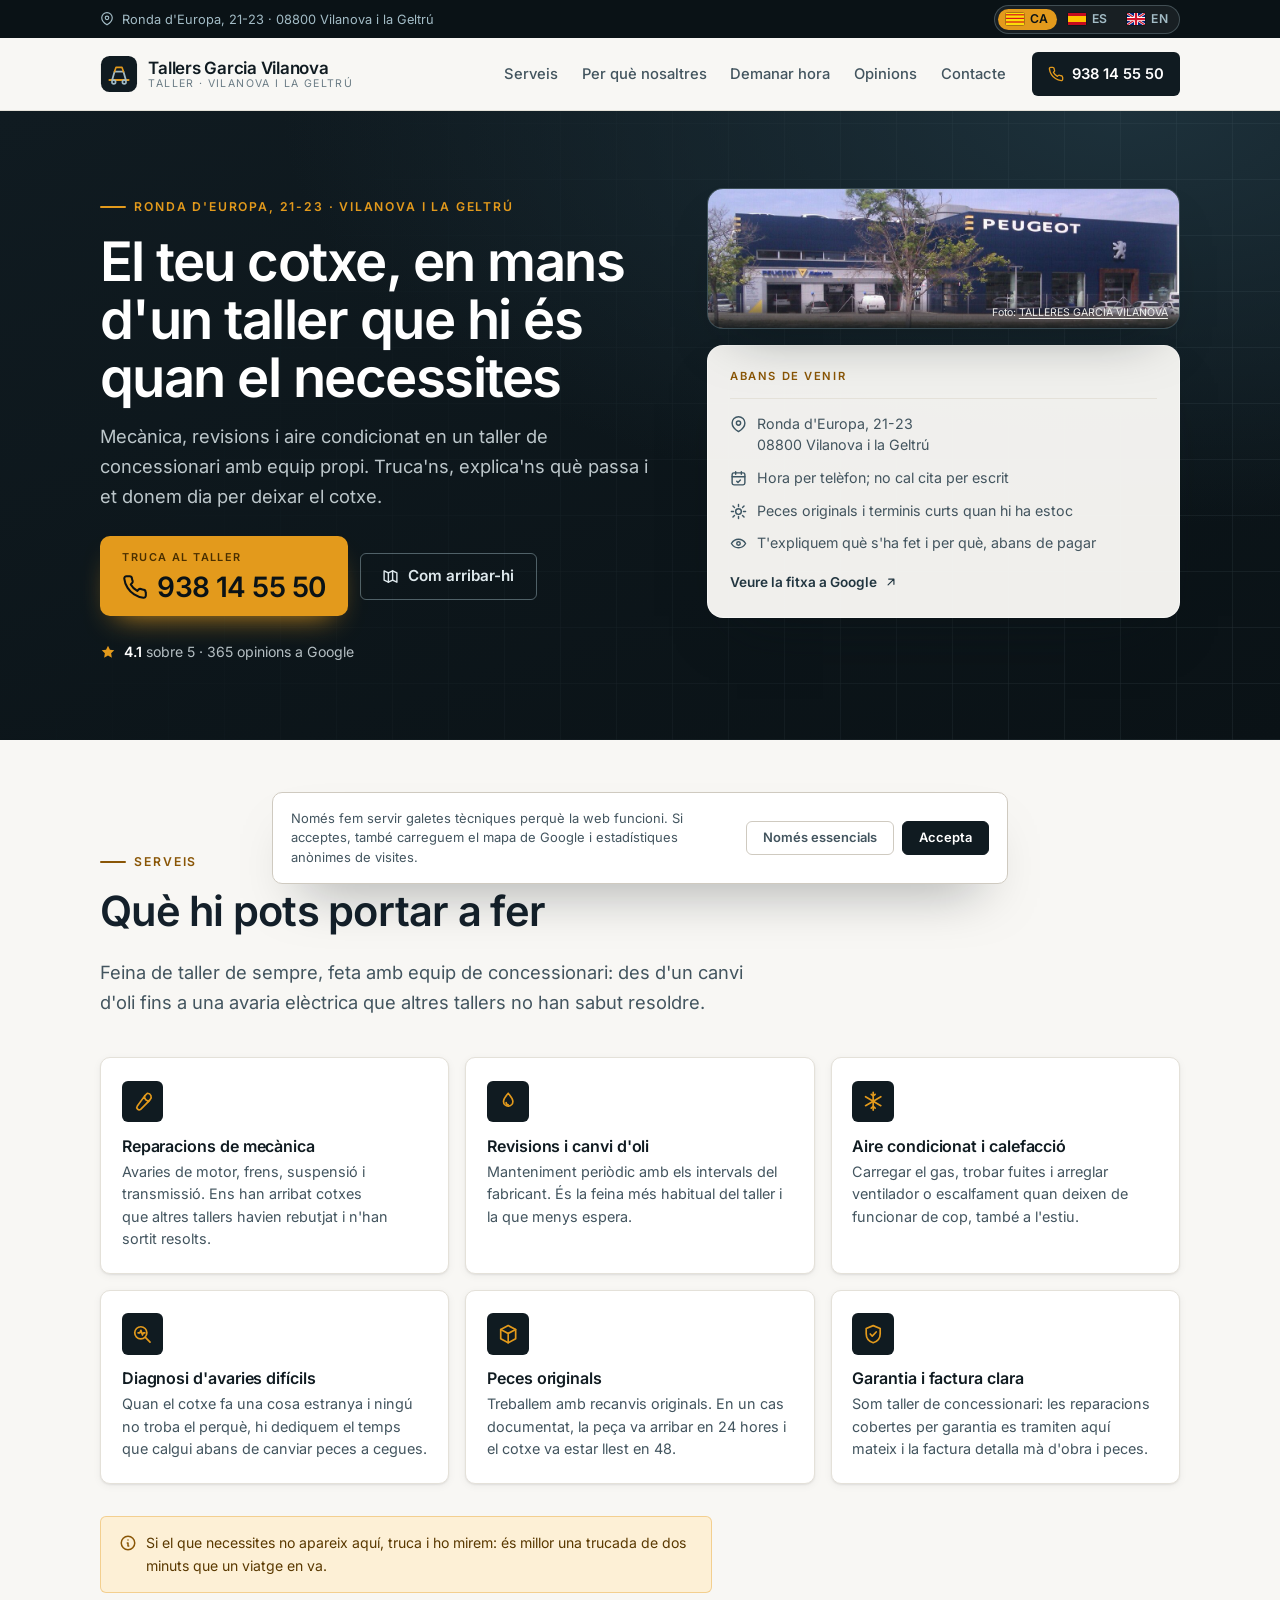
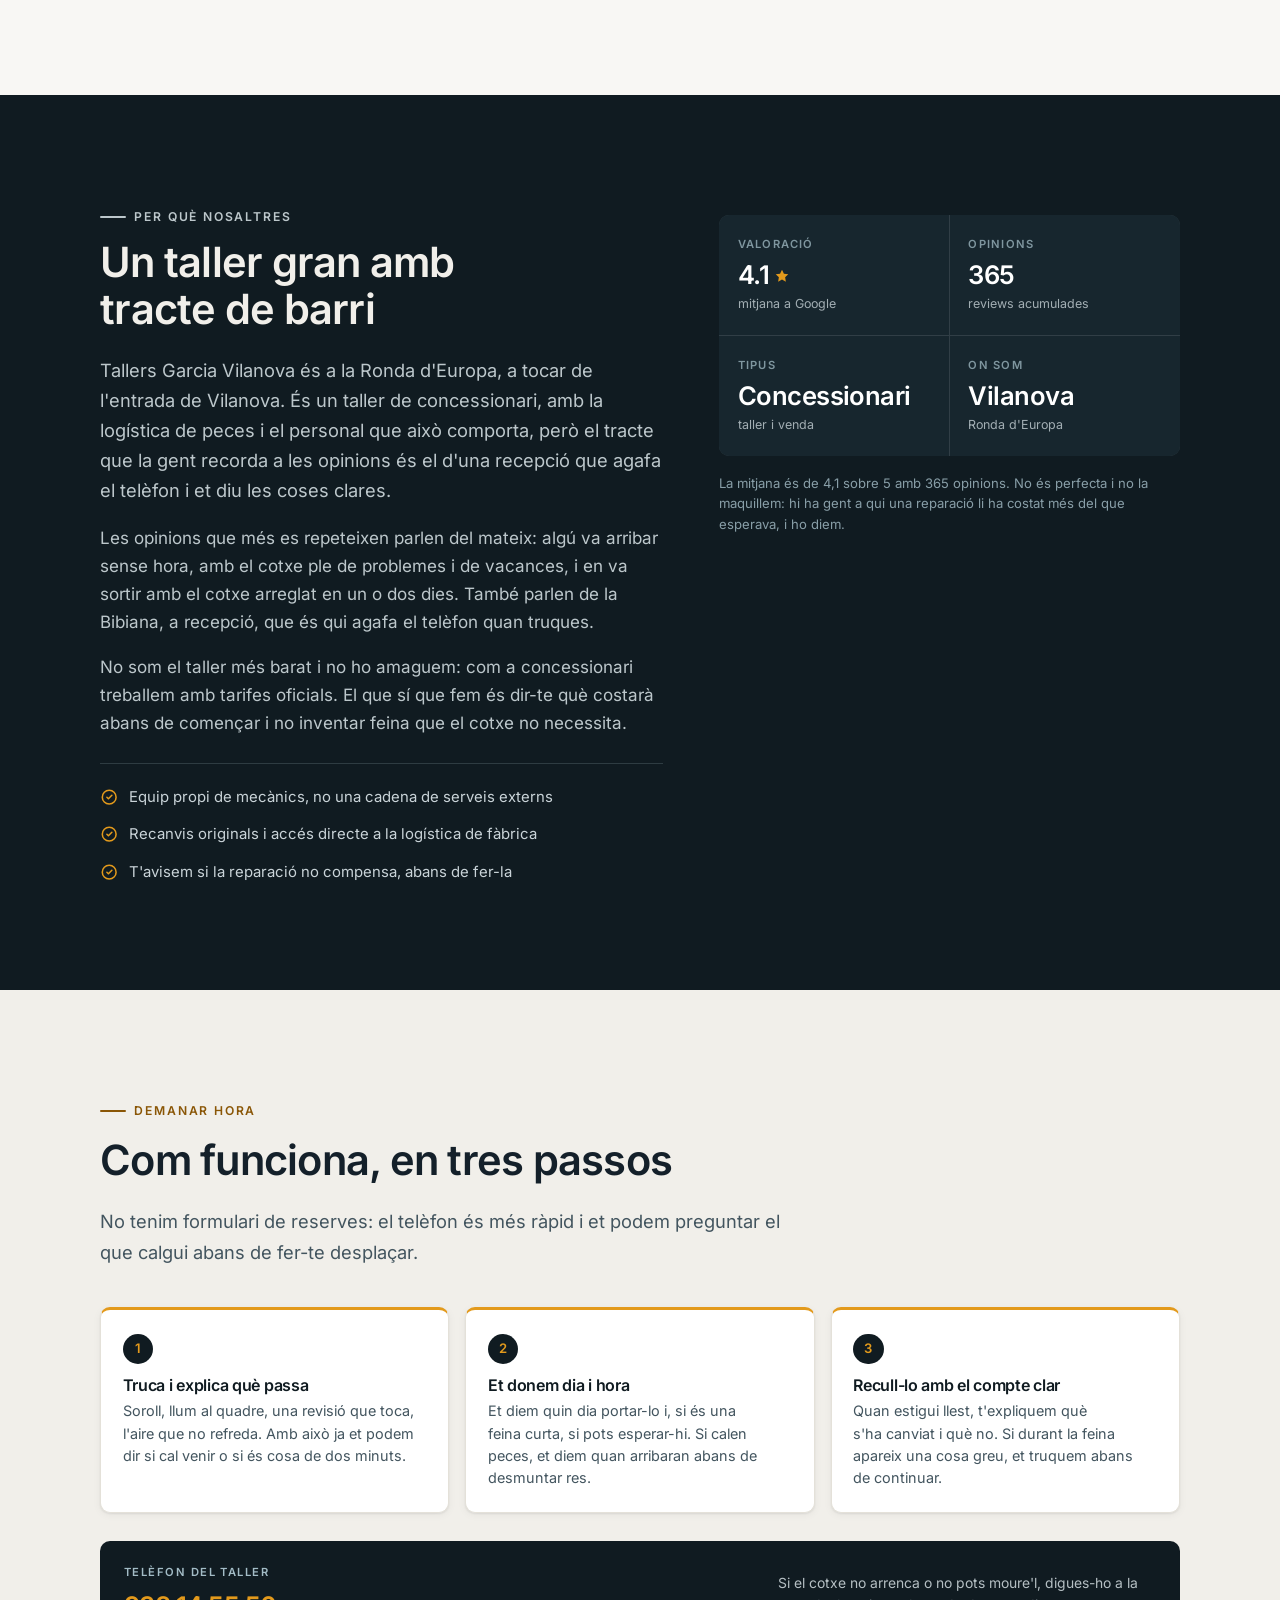
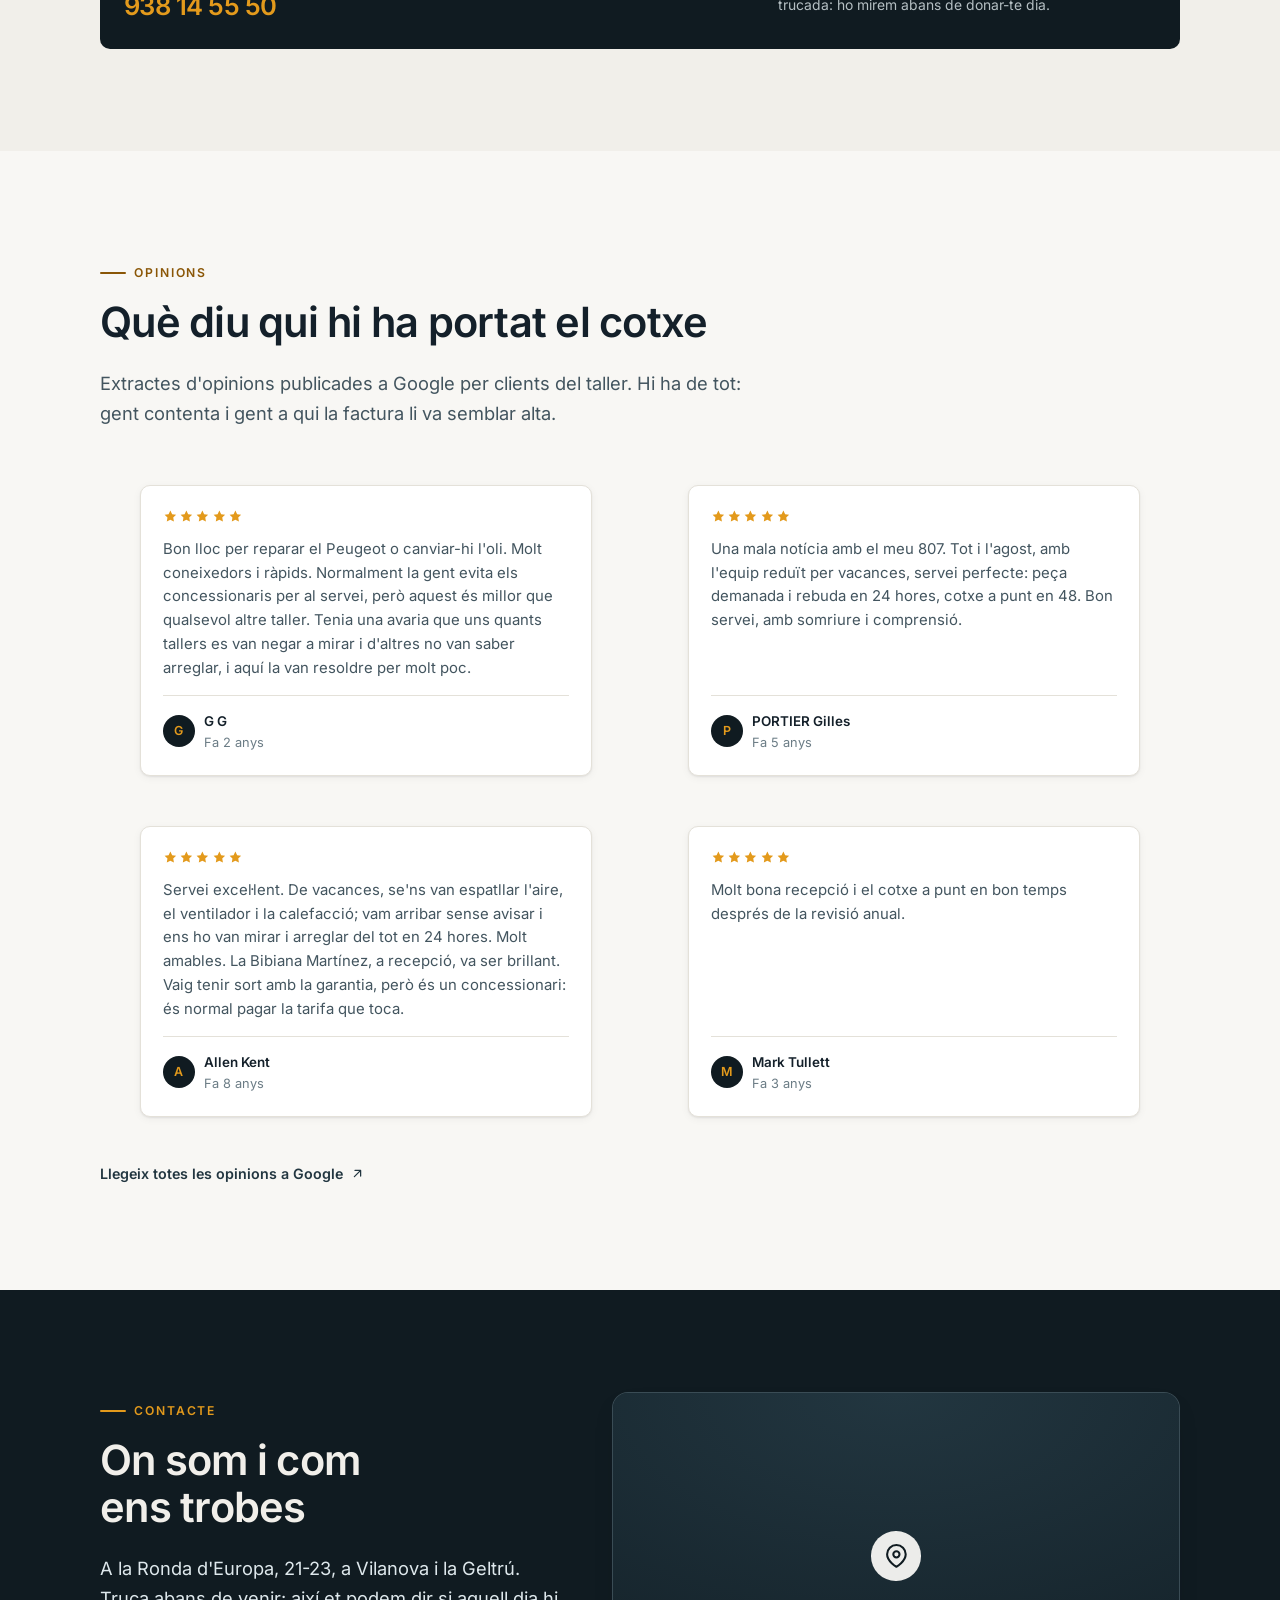
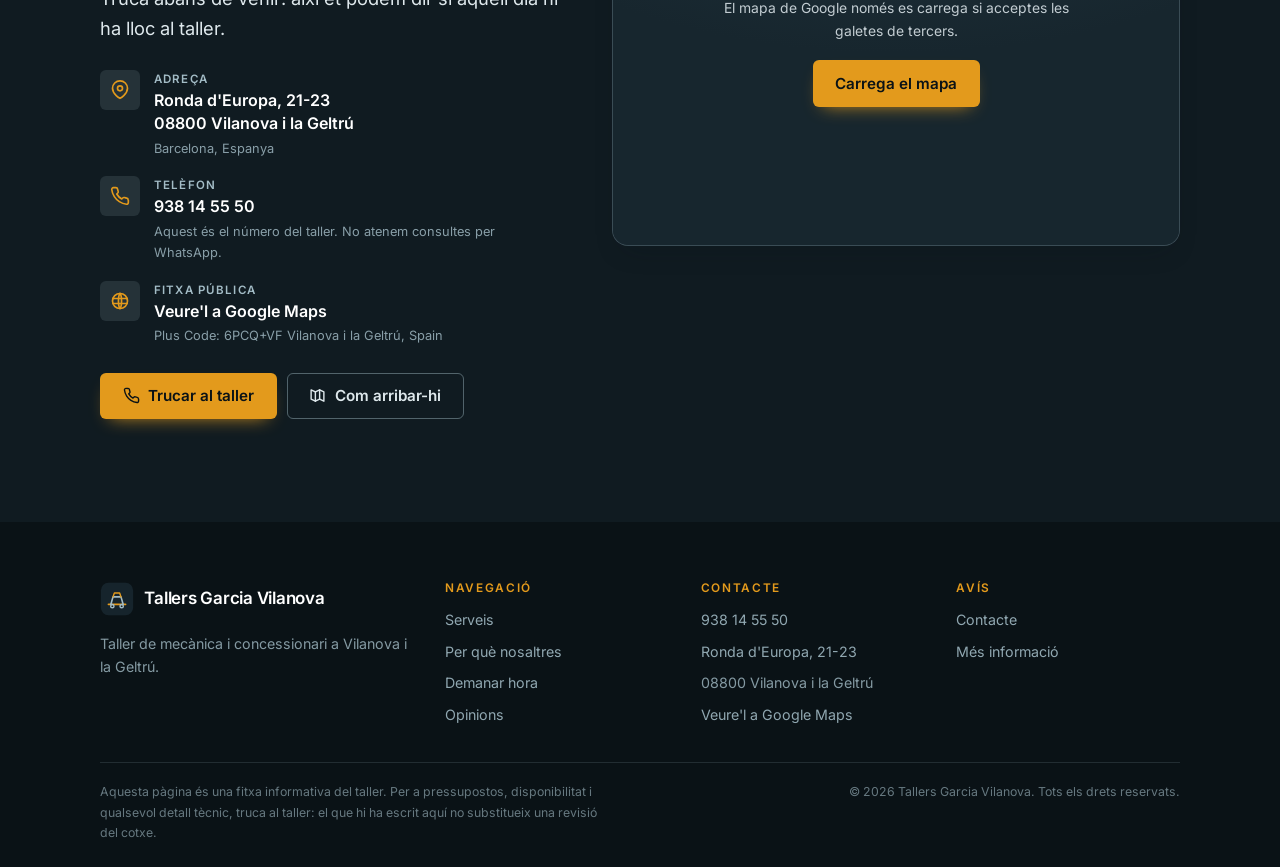
==== commit 052ef614: "Ship the finished site: business-specific sections and content" ====
--- a/index.html
+++ b/index.html
@@ -40,6 +40,11 @@
 <link rel="manifest" href="./site.webmanifest">
 <link rel="preload" href="./assets/fonts/inter-latin.woff2" as="font" type="font/woff2" crossorigin>
 <link rel="stylesheet" href="./assets/css/styles.css">
+<script>
+  /* Scroll-reveal animation is opt-in: without this class every .reveal block stays
+     fully visible, so a visitor with JS blocked or broken still reads the whole page. */
+  document.documentElement.classList.add("js");
+</script>
 <script>
   /* Google Analytics 4 with consent mode. Goes in <head> of every generated page,
      before any other script. Nothing is fetched from Google until the visitor
@@ -275,13 +280,13 @@
       <ul class="cards">
         
         <li class="card reveal">
-          <span class="card__icon" aria-hidden="true"><svg viewBox="0 0 24 24" fill="none" stroke="currentColor" stroke-width="1.8" stroke-linecap="round" stroke-linejoin="round" aria-hidden="true"><circle cx="12" cy="12" r="9"/><path d="M12 8v8M8 12h8"/></svg></span>
+          <span class="card__icon" aria-hidden="true"><svg viewBox="0 0 24 24" fill="none" stroke="currentColor" stroke-width="1.8" stroke-linecap="round" stroke-linejoin="round" aria-hidden="true"><path d="M14.7 6.3a4 4 0 0 0 5 5l-9.4 9.4a2.5 2.5 0 0 1-3.5-3.5Z"/><path d="M14.7 6.3 17.5 3.5a4 4 0 0 1 3 6.8l-2.8 2.8"/></svg></span>
           <h3>Reparacions de mecànica</h3>
           <p>Avaries de motor, frens, suspensió i transmissió. Ens han arribat cotxes que altres tallers havien rebutjat i n&#39;han sortit resolts.</p>
         </li>
         
         <li class="card reveal">
-          <span class="card__icon" aria-hidden="true"><svg viewBox="0 0 24 24" fill="none" stroke="currentColor" stroke-width="1.8" stroke-linecap="round" stroke-linejoin="round" aria-hidden="true"><circle cx="12" cy="12" r="9"/><path d="M12 8v8M8 12h8"/></svg></span>
+          <span class="card__icon" aria-hidden="true"><svg viewBox="0 0 24 24" fill="none" stroke="currentColor" stroke-width="1.8" stroke-linecap="round" stroke-linejoin="round" aria-hidden="true"><path d="M12 3.5c2.6 3.4 5 5.8 5 8.8a5 5 0 0 1-10 0c0-3 2.4-5.4 5-8.8Z"/><path d="M9.8 13.4a2.4 2.4 0 0 0 2.2 2.6"/></svg></span>
           <h3>Revisions i canvi d&#39;oli</h3>
           <p>Manteniment periòdic amb els intervals del fabricant. És la feina més habitual del taller i la que menys espera.</p>
         </li>
@@ -299,13 +304,13 @@
         </li>
         
         <li class="card reveal">
-          <span class="card__icon" aria-hidden="true"><svg viewBox="0 0 24 24" fill="none" stroke="currentColor" stroke-width="1.8" stroke-linecap="round" stroke-linejoin="round" aria-hidden="true"><circle cx="12" cy="12" r="9"/><path d="M12 8v8M8 12h8"/></svg></span>
+          <span class="card__icon" aria-hidden="true"><svg viewBox="0 0 24 24" fill="none" stroke="currentColor" stroke-width="1.8" stroke-linecap="round" stroke-linejoin="round" aria-hidden="true"><path d="M12 2.8 20 7v10l-8 4.2L4 17V7Z"/><path d="M4 7l8 4.2L20 7M12 11.2v10"/></svg></span>
           <h3>Peces originals</h3>
           <p>Treballem amb recanvis originals. En un cas documentat, la peça va arribar en 24 hores i el cotxe va estar llest en 48.</p>
         </li>
         
         <li class="card reveal">
-          <span class="card__icon" aria-hidden="true"><svg viewBox="0 0 24 24" fill="none" stroke="currentColor" stroke-width="1.8" stroke-linecap="round" stroke-linejoin="round" aria-hidden="true"><circle cx="12" cy="12" r="9"/><path d="M12 8v8M8 12h8"/></svg></span>
+          <span class="card__icon" aria-hidden="true"><svg viewBox="0 0 24 24" fill="none" stroke="currentColor" stroke-width="1.8" stroke-linecap="round" stroke-linejoin="round" aria-hidden="true"><path d="M12 2.8 4.5 6v5.5c0 4.6 3.1 8.3 7.5 9.7 4.4-1.4 7.5-5.1 7.5-9.7V6Z"/><path d="m8.8 11.8 2.2 2.2 4.2-4.4"/></svg></span>
           <h3>Garantia i factura clara</h3>
           <p>Som taller de concessionari: les reparacions cobertes per garantia es tramiten aquí mateix i la factura detalla mà d&#39;obra i peces.</p>
         </li>
--- a/assets/css/styles.css
+++ b/assets/css/styles.css
@@ -609,9 +609,11 @@
 .hero__cardLink:hover { text-decoration: underline; }
 
 /* ---------- services ---------- */
+/* six service cards: three per row on desktop keeps two even rows instead of a
+   lopsided 4 + 2 */
 .cards {
   display: grid;
-  grid-template-columns: repeat(auto-fit, minmax(min(100%, 16rem), 1fr));
+  grid-template-columns: repeat(auto-fit, minmax(min(100%, 19rem), 1fr));
   gap: 1rem;
 }
 .card {
@@ -812,10 +814,14 @@
 }
 
 /* ---------- reviews ---------- */
+/* four testimonials: 2 x 2 reads better than three plus a widow */
 .quotes {
   display: grid;
-  grid-template-columns: repeat(auto-fit, minmax(min(100%, 17rem), 1fr));
+  grid-template-columns: 1fr;
   gap: 1rem;
+}
+@media (min-width: 560px) {
+  .quotes { grid-template-columns: repeat(2, minmax(0, 1fr)); }
 }
 .quote {
   display: flex;
@@ -1081,18 +1087,20 @@
 .cookiebar__reject:hover { background: var(--paper-100); }
 
 /* ---------- reveal on scroll ---------- */
-.reveal {
+/* Gated on .js: the server-rendered HTML must never ship content already faded out,
+   or a blocked/broken script leaves the page blank below the hero. */
+.js .reveal {
   opacity: 0;
   transform: translateY(16px);
   transition: opacity .55s ease, transform .55s cubic-bezier(.22, 1, .36, 1);
 }
-.reveal.is-visible {
+.js .reveal.is-visible {
   opacity: 1;
   transform: none;
 }
 @media (prefers-reduced-motion: reduce) {
   html { scroll-behavior: auto; }
-  .reveal { opacity: 1; transform: none; transition: none; }
+  .js .reveal { opacity: 1; transform: none; transition: none; }
   .btn:hover, .card:hover, .hero__phone:hover { transform: none; }
 }
 
@@ -1149,6 +1157,8 @@
   .hero__phone { align-items: center; text-align: center; }
   .hero__call .btn { width: 100%; }
   .hero__aside { flex-direction: column; }
+  /* a 3.4:1 panorama collapses to a 100 px strip on a phone: crop to 16:9 instead */
+  .hero__photo img { aspect-ratio: 16 / 9; }
   .hero__card { padding: 1.2rem; }
   .stats { grid-template-columns: repeat(2, minmax(0, 1fr)); }
   .stat { padding: 1rem .85rem; }
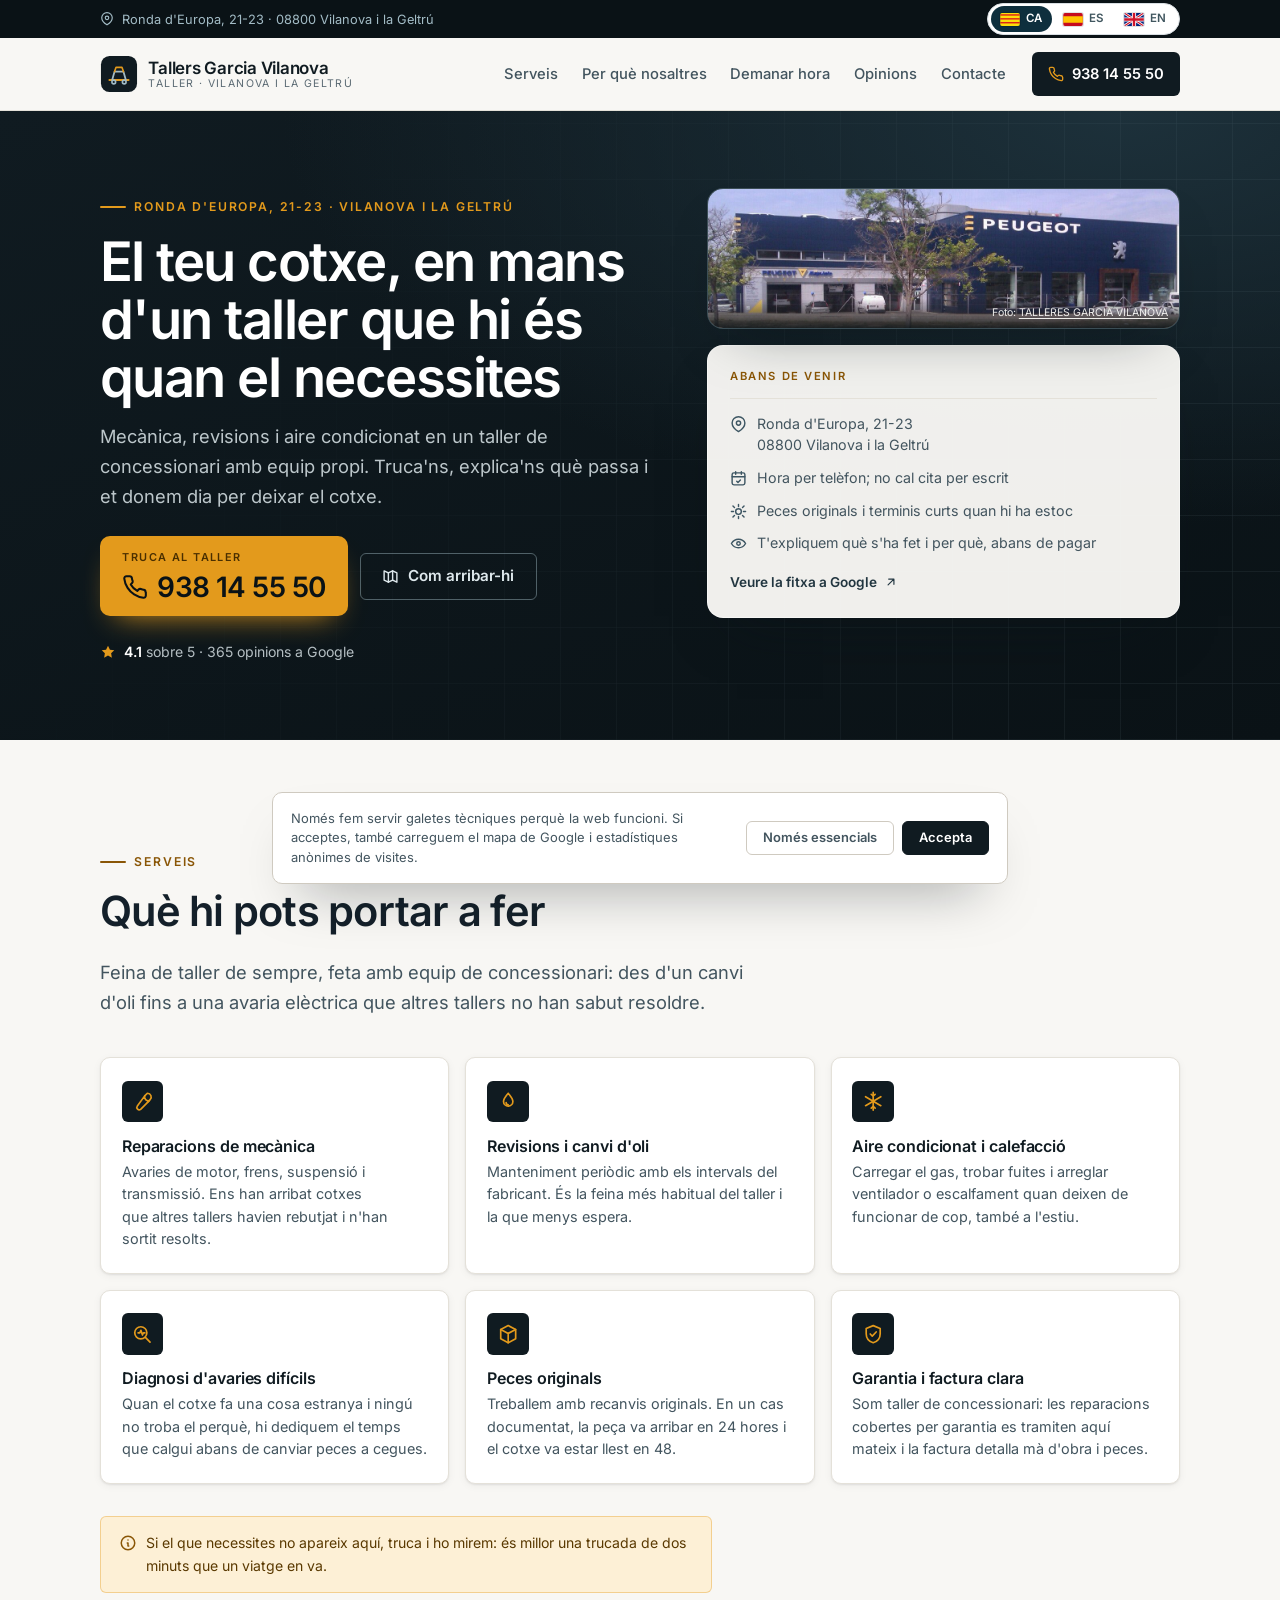
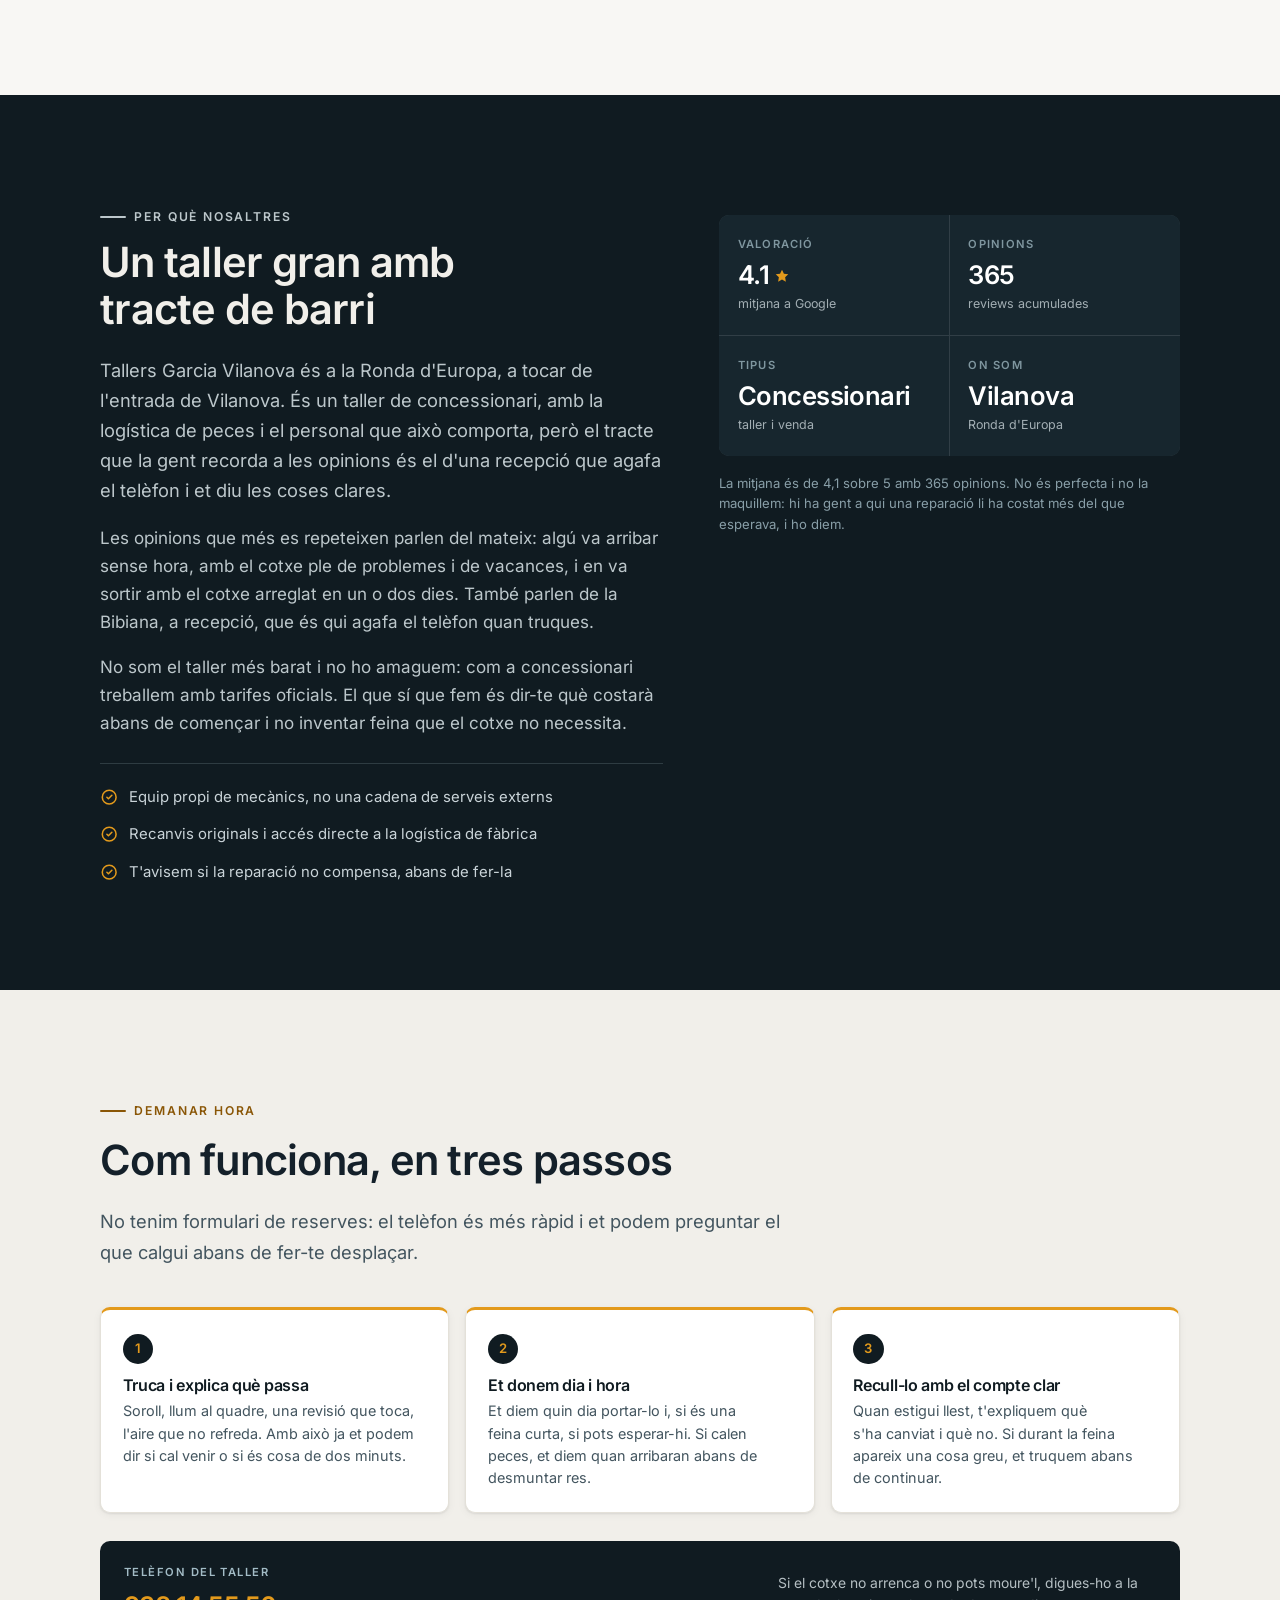
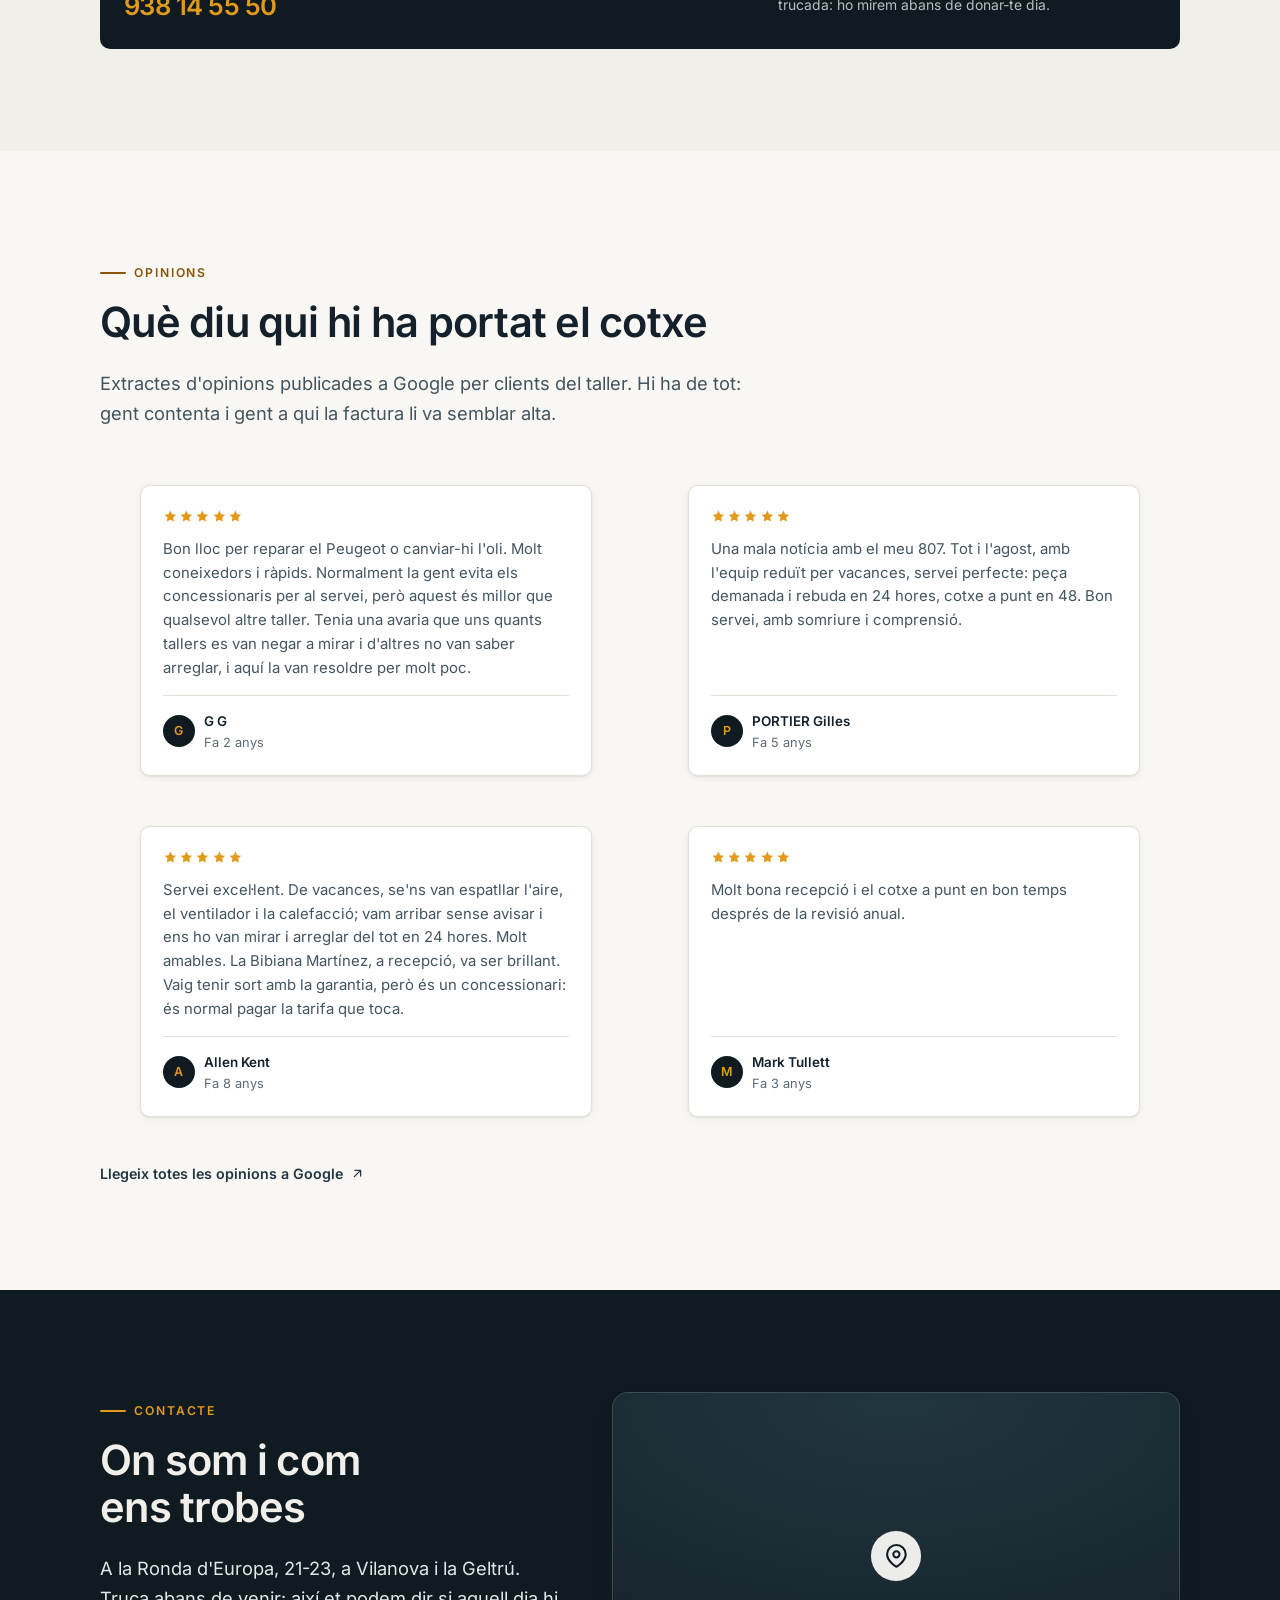
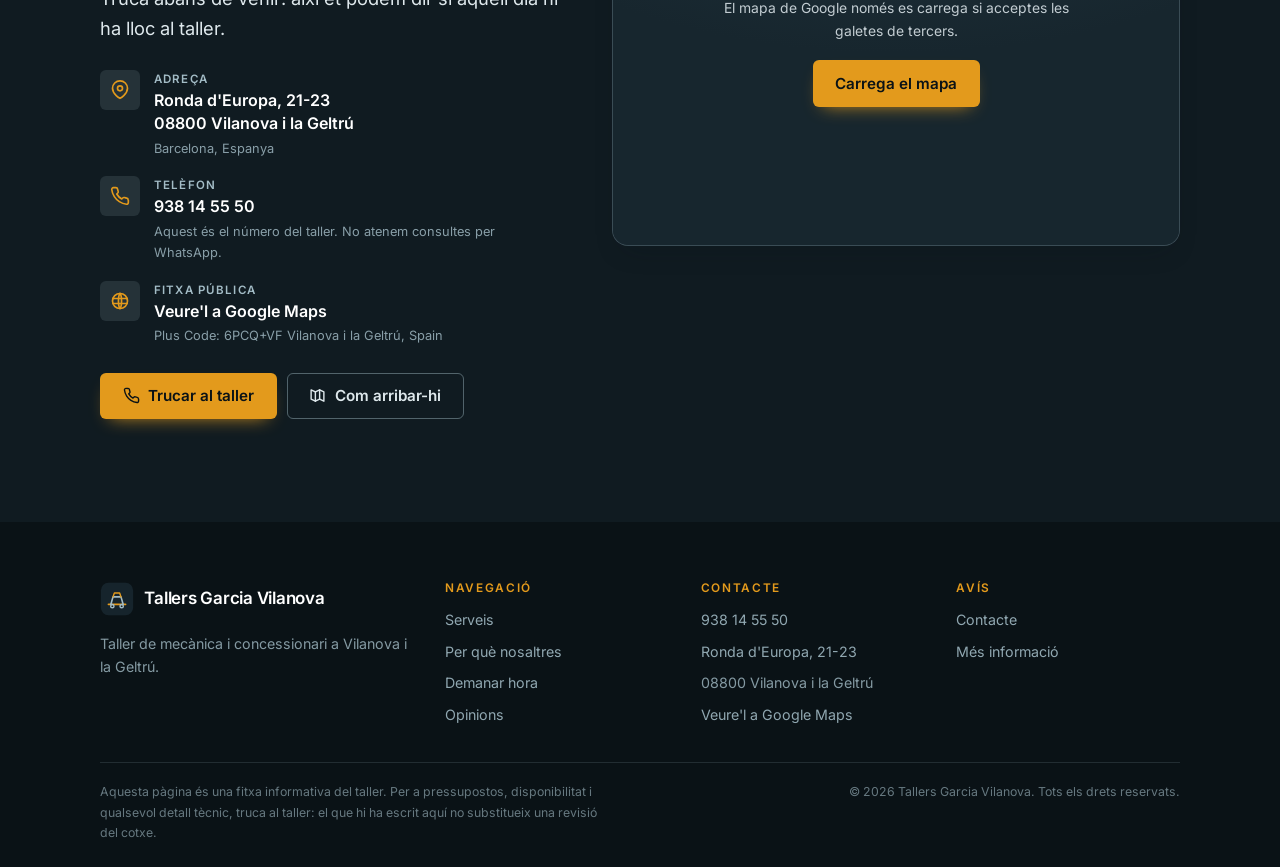
==== commit dad65801: "Vendor the shared UI components and drop the local copies" ====
--- a/index.html
+++ b/index.html
@@ -39,6 +39,7 @@
 <link rel="apple-touch-icon" href="./assets/img/apple-touch-icon.png">
 <link rel="manifest" href="./site.webmanifest">
 <link rel="preload" href="./assets/fonts/inter-latin.woff2" as="font" type="font/woff2" crossorigin>
+<link rel="stylesheet" href="./assets/css/components.css">
 <link rel="stylesheet" href="./assets/css/styles.css">
 <script>
   /* Scroll-reveal animation is opt-in: without this class every .reveal block stays
@@ -638,6 +639,7 @@
   </div>
 </div>
 
+<script src="./assets/js/components.js" defer></script>
 <script src="./assets/js/main.js" defer></script>
 </body>
 </html>
--- a/assets/css/components.css
+++ b/assets/css/components.css
@@ -0,0 +1,138 @@
+/* ==========================================================================
+   Shared UI components — the canonical source for every generated site.
+   Repo: yourdataweb/site-components
+   Vendored into each site at assets/css/components.css and pinned by
+   src/components.lock (sha256). Do not edit the copy inside a site: change
+   this file, bump VERSION, and re-run scripts/sync-shared.mjs everywhere.
+
+   Each site sets only the custom properties; the rules stay identical, so a
+   fix here reaches every site instead of drifting into eight variants.
+   ========================================================================== */
+
+/* ---------- visually hidden, but readable by assistive tech ---------- */
+.sr-only {
+  position: absolute;
+  width: 1px;
+  height: 1px;
+  padding: 0;
+  margin: -1px;
+  overflow: hidden;
+  clip: rect(0 0 0 0);
+  white-space: nowrap;
+  border: 0;
+}
+
+/* ---------- skip link ---------- */
+.skip-link {
+  position: absolute;
+  left: -9999px;
+  top: 0;
+  z-index: 100;
+  padding: .75rem 1.25rem;
+  border-radius: 0 0 6px 0;
+  background: var(--shared-ink, #10222a);
+  color: #fff;
+  text-decoration: none;
+}
+.skip-link:focus { left: 0; }
+
+/* ---------- language switch ----------
+   Site overrides, set in its own :root:
+     --langs-bg --langs-border --langs-ink --langs-active-bg --langs-active-ink
+   Geometry is fixed on purpose: a flags-only variant made the pill narrower
+   than the flag plus its padding, so the active background bled past the flag,
+   and a per-site height meant the bar never aligned with the button beside it.
+   -------------------------------------------------------------------------- */
+.langs {
+  display: inline-flex;
+  align-items: center;
+  gap: 2px;
+  height: 32px;
+  padding: 0 3px;
+  border: 1px solid var(--langs-border, #d8dee2);
+  border-radius: 999px;
+  background: var(--langs-bg, #fff);
+  box-sizing: border-box;
+}
+.langs__link {
+  display: inline-flex;
+  align-items: center;
+  justify-content: center;
+  gap: 6px;
+  height: 26px;
+  padding: 0 9px;
+  border-radius: 999px;
+  text-decoration: none;
+  line-height: 1;
+  color: var(--langs-ink, #40565f);
+  transition: background-color .15s ease, color .15s ease;
+}
+.langs__link:hover { background: rgba(0, 0, 0, .06); }
+.langs__link[aria-current="true"] {
+  background: var(--langs-active-bg, #0e2f3d);
+  color: var(--langs-active-ink, #fff);
+}
+.langs__link[aria-current="true"]:hover { background: var(--langs-active-bg, #0e2f3d); }
+
+/* The flag markup is a bare <svg> with only a viewBox, so it sizes itself and
+   would overflow the pill; the box is a hard size that clips it. */
+.langs__flag {
+  display: block;
+  flex: none;
+  width: 20px;
+  height: 13px;
+  border-radius: 2px;
+  overflow: hidden;
+  box-shadow: 0 0 0 1px rgba(0, 0, 0, .12);
+}
+.langs__flag svg {
+  display: block;
+  width: 20px;
+  height: 13px;
+}
+.langs__code {
+  font-size: .72rem;
+  font-weight: 600;
+  letter-spacing: .05em;
+  text-transform: uppercase;
+}
+
+@media (max-width: 420px) {
+  .langs { height: 30px; }
+  .langs__link { height: 24px; padding: 0 7px; gap: 5px; }
+  .langs__code { font-size: .68rem; }
+}
+
+/* ---------- reveal on scroll ----------
+   Only hidden when the script has marked the document: with JS blocked the
+   content stays visible instead of every block sitting at opacity 0. */
+html.js .reveal {
+  opacity: 0;
+  transform: translateY(16px);
+  transition: opacity .55s ease, transform .55s cubic-bezier(.22, 1, .36, 1);
+}
+html.js .reveal.is-visible { opacity: 1; transform: none; }
+@media (prefers-reduced-motion: reduce) {
+  html.js .reveal { opacity: 1; transform: none; transition: none; }
+}
+
+/* ---------- invariants ----------
+   Restated last so a site's own stylesheet cannot quietly change them. The
+   earlier language-switch bugs came from per-site geometry, not from colour. */
+.langs {
+  height: 32px;
+  padding: 0 3px;
+  gap: 2px;
+  border-radius: 999px;
+  border: 1px solid var(--langs-border, #d8dee2);
+  background: var(--langs-bg, #fff);
+  box-sizing: border-box;
+}
+.langs__link { height: 26px; padding: 0 9px; gap: 6px; border-radius: 999px; }
+.langs__flag { width: 20px; height: 13px; overflow: hidden; flex: none; }
+.langs__flag svg { width: 20px; height: 13px; display: block; }
+
+@media (max-width: 420px) {
+  .langs { height: 30px; }
+  .langs__link { height: 24px; padding: 0 7px; gap: 5px; }
+}
--- a/assets/css/styles.css
+++ b/assets/css/styles.css
@@ -66,7 +66,7 @@
 
   --ink: #14202a;
   --ink-soft: #43555f;
-  --ink-mute: #6b7c85;
+  --ink-mute: #5b6a73;
 
   --radius-sm: 6px;
   --radius: 10px;
@@ -343,41 +343,6 @@
 .nav-toggle:hover { background: var(--paper-200); }
 
 /* ---------- language switch ---------- */
-.langs {
-  display: flex;
-  align-items: center;
-  gap: .2rem;
-  padding: .18rem;
-  border: 1px solid rgba(163, 188, 198, .3);
-  border-radius: 999px;
-  background: rgba(255, 255, 255, .06);
-}
-.langs__link {
-  display: inline-flex;
-  align-items: center;
-  gap: .38rem;
-  padding: .28rem .5rem;
-  border-radius: 999px;
-  text-decoration: none;
-  font-size: .76rem;
-  font-weight: 600;
-  color: var(--steel-300);
-  line-height: 1;
-}
-.langs__link:hover { background: rgba(255, 255, 255, .12); color: #fff; }
-.langs__link[aria-current="true"] {
-  background: var(--amber-500);
-  color: var(--graphite-950);
-}
-.langs__flag {
-  width: 18px;
-  height: 12px;
-  border-radius: 2px;
-  flex: none;
-  box-shadow: 0 0 0 1px rgba(0, 0, 0, .25);
-  display: block;
-}
-.langs__code { text-transform: uppercase; letter-spacing: .04em; }
 
 /* ---------- buttons ---------- */
 .btn {
@@ -1086,7 +1051,6 @@
 }
 .cookiebar__reject:hover { background: var(--paper-100); }
 
-/* ---------- reveal on scroll ---------- */
 /* Gated on .js: the server-rendered HTML must never ship content already faded out,
    or a blocked/broken script leaves the page blank below the hero. */
 .js .reveal {
@@ -1183,3 +1147,18 @@
   .hero, .section--dark, .footer { background: #fff !important; color: #000 !important; }
   .reveal { opacity: 1 !important; transform: none !important; }
 }
+
+
+
+
+/* The flag box is a hard size with clipping: an SVG with only a viewBox renders
+   at its intrinsic size and would otherwise overflow the pill. */
+
+
+/* On narrow screens the code alone is not enough to identify a language for a
+   screen reader, but the visible pill can drop to flag + code compactly. */
+@media (max-width: 420px) {
+  .langs { height: 30px; }
+  .langs__link { height: 24px; padding: 0 7px; gap: 5px; }
+  .langs__code { font-size: .68rem; }
+}
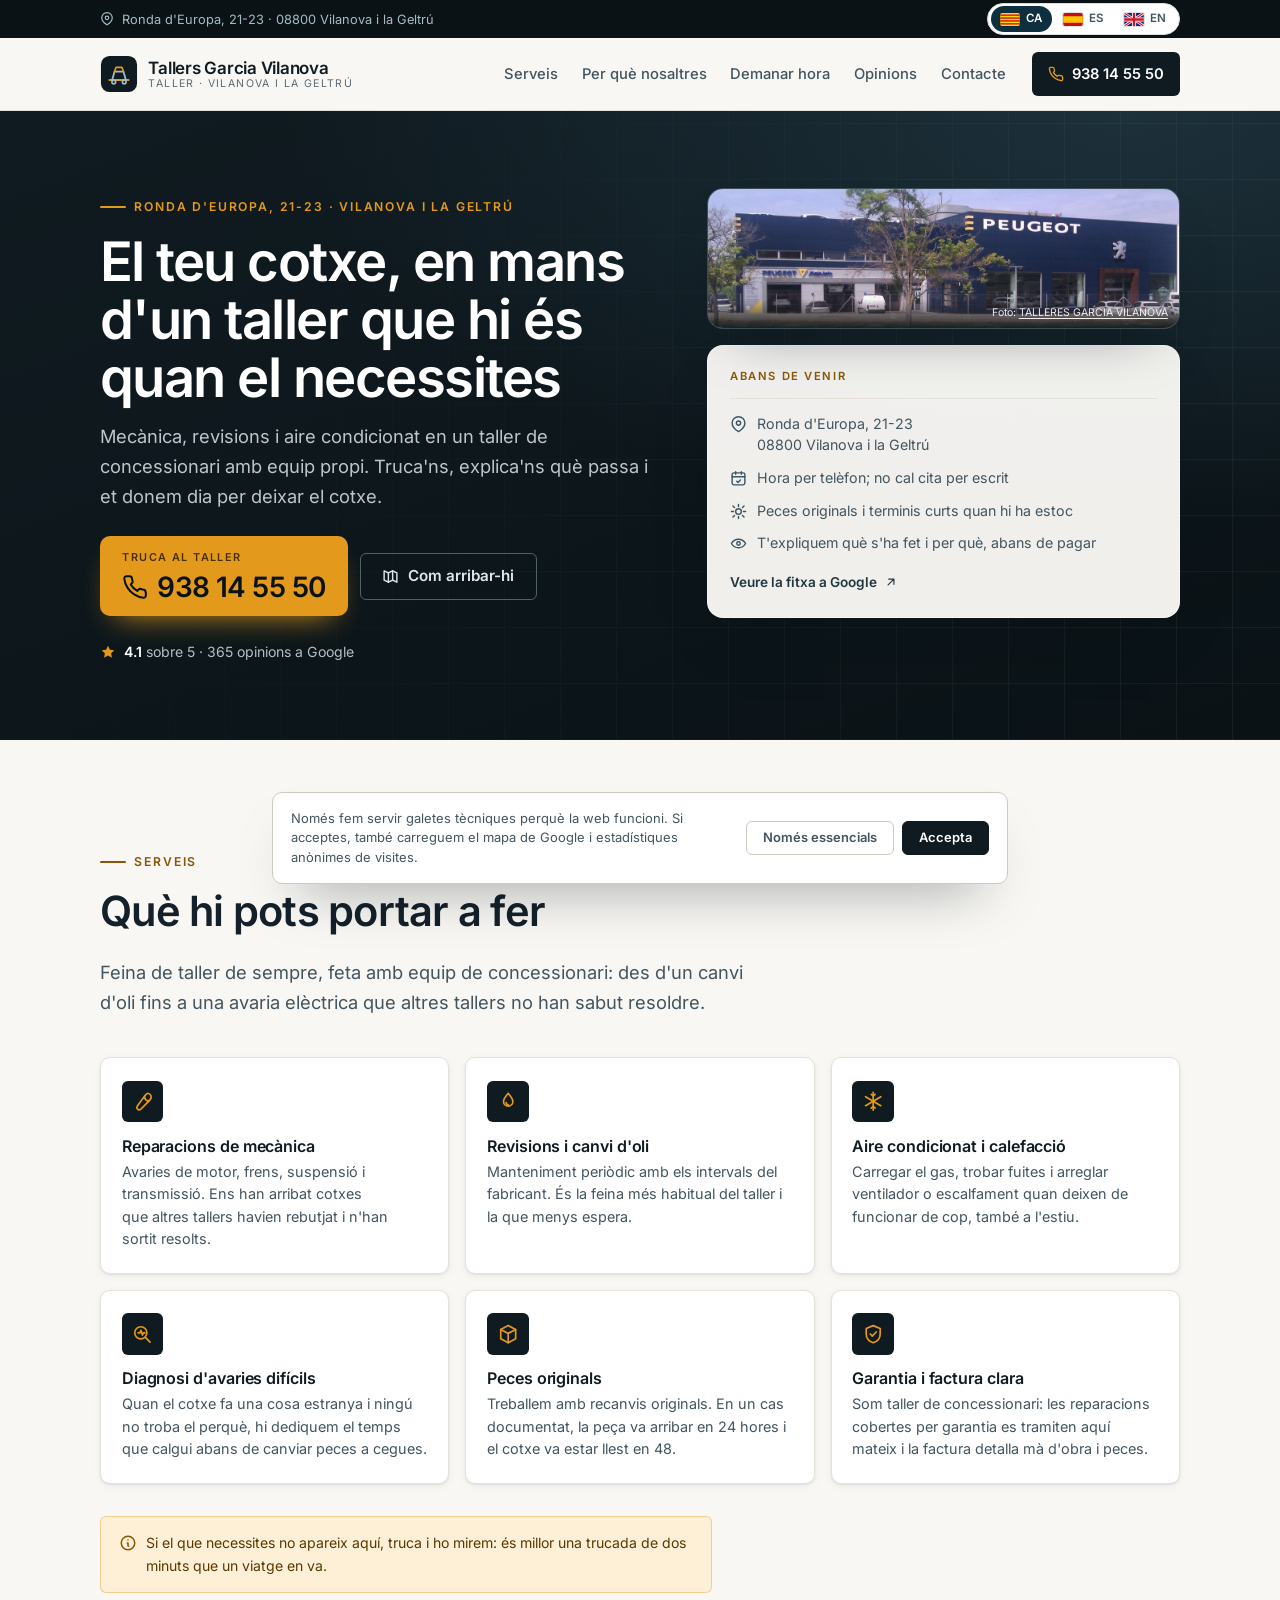
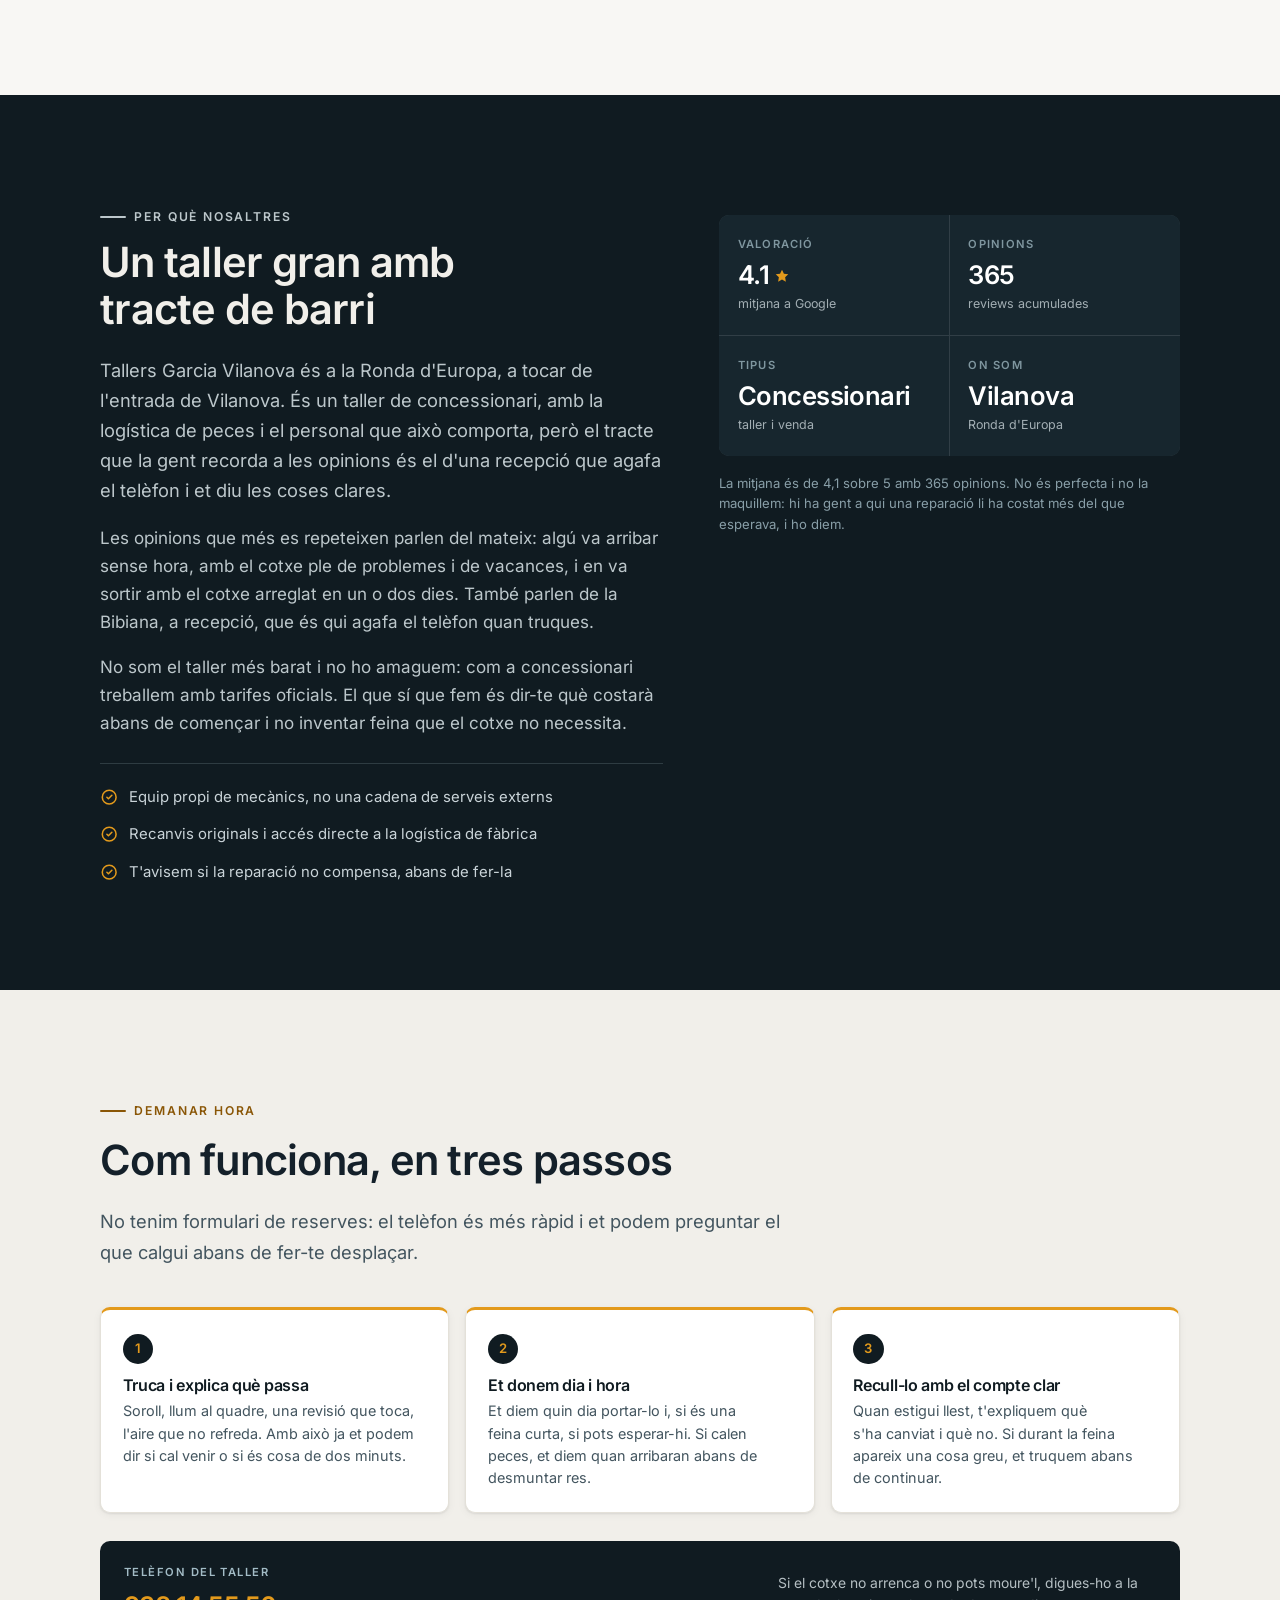
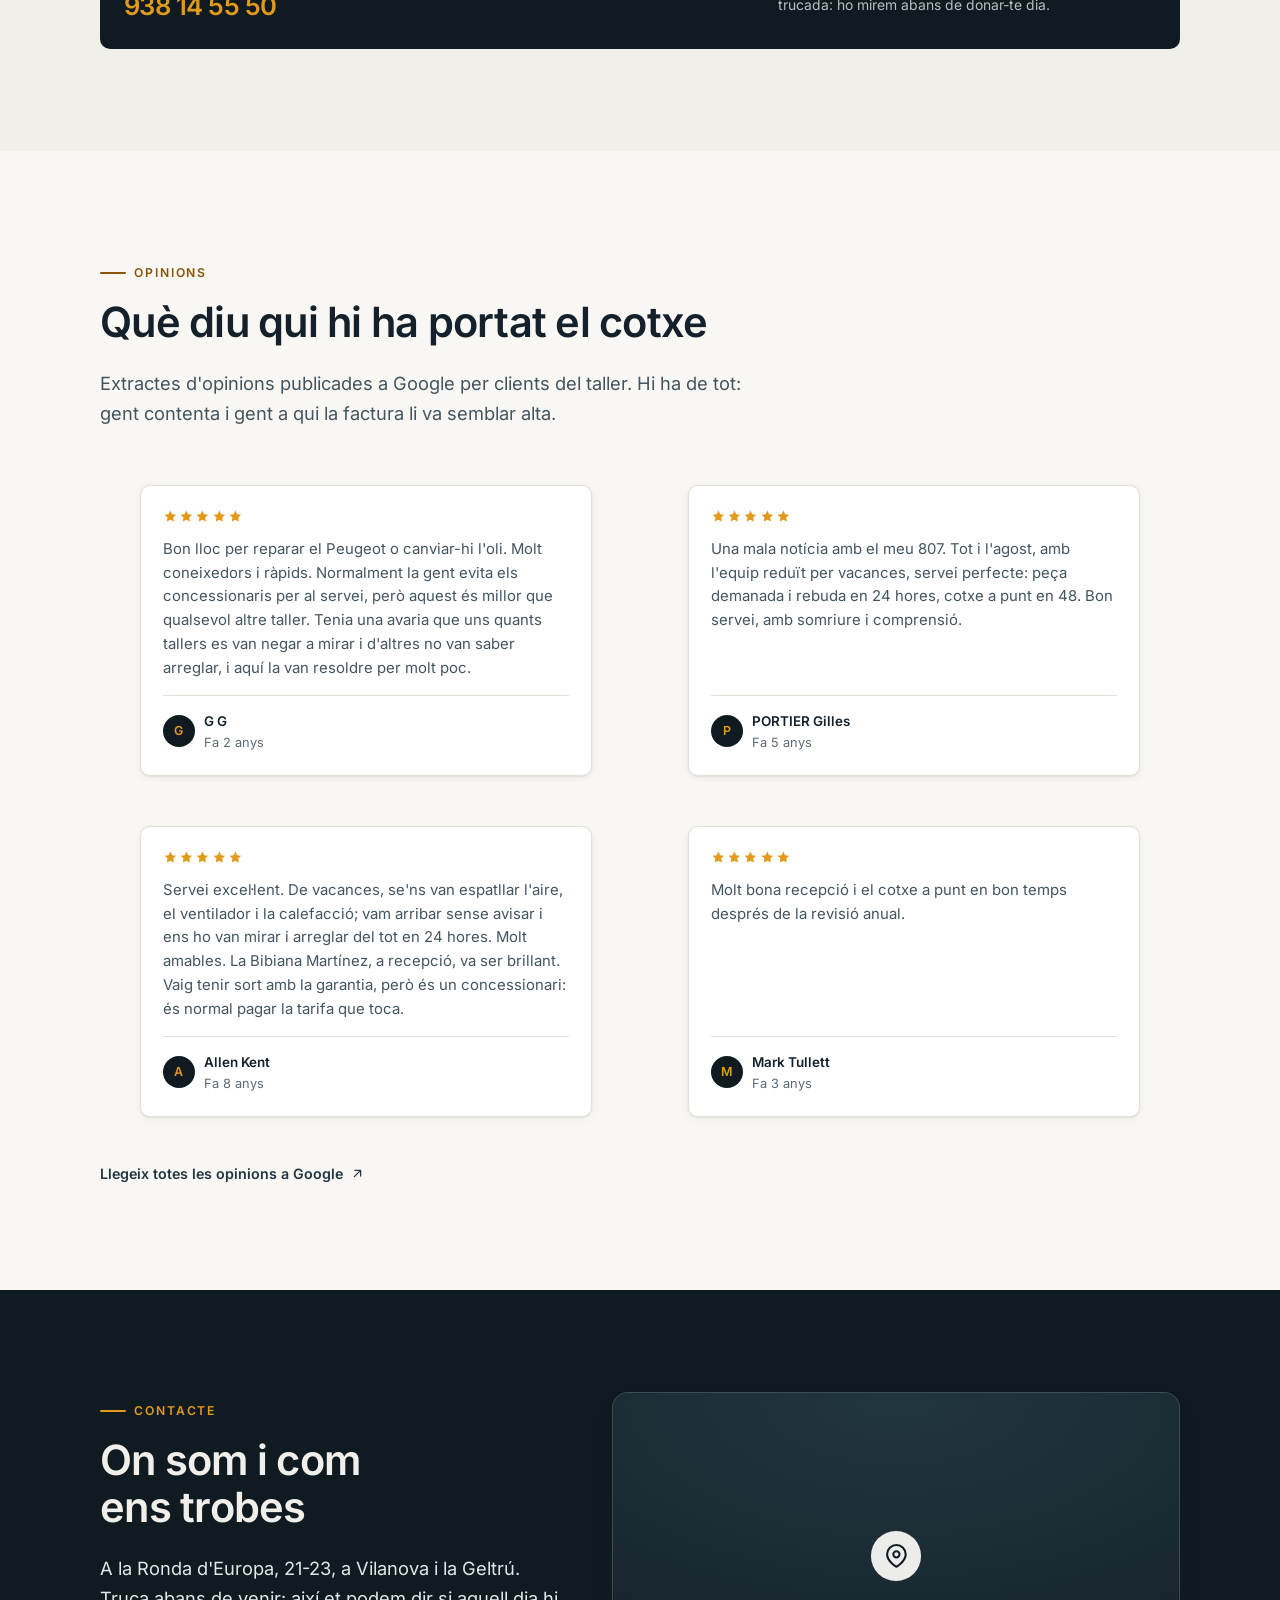
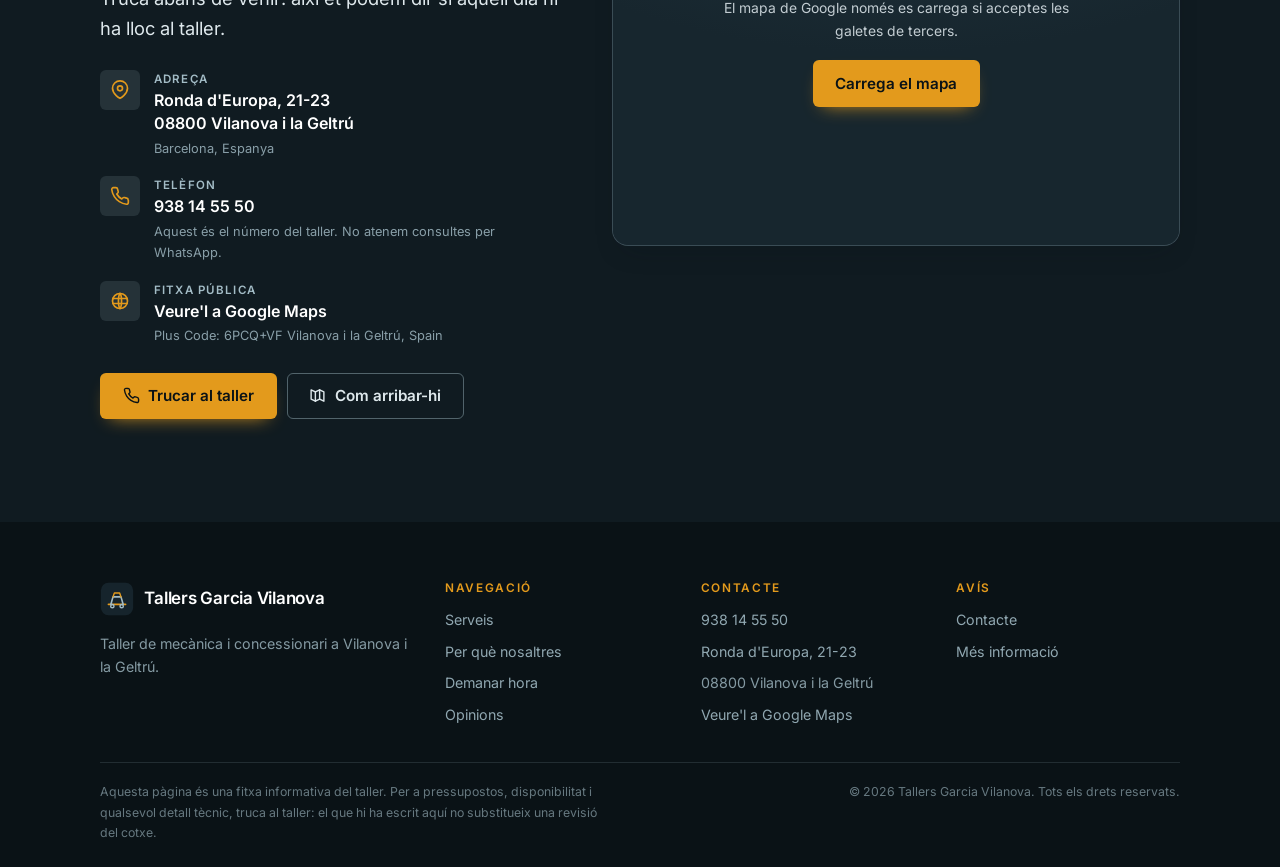
==== commit 9a422299: "Fix the Catalan flag: four evenly spaced red stripes" ====
--- a/index.html
+++ b/index.html
@@ -142,7 +142,7 @@
     <nav class="langs" aria-label="Canviar d&#39;idioma">
       
       <a class="langs__link" href="./" hreflang="ca" lang="ca" aria-current="true">
-        <span class="langs__flag" aria-hidden="true"><svg viewBox="0 0 24 16"><rect width="24" height="16" fill="#fcdd09"/><g fill="#da121a"><rect y="1.6" width="24" height="1.6"/><rect y="6.4" width="24" height="1.6"/><rect y="11.2" width="24" height="1.6"/></g></svg></span>
+        <span class="langs__flag" aria-hidden="true"><svg viewBox="0 0 24 16"><rect width="24" height="16" fill="#fcdd09"/><g fill="#da121a"><rect y="1.7778" width="24" height="1.7778"/><rect y="5.3334" width="24" height="1.7778"/><rect y="8.889" width="24" height="1.7778"/><rect y="12.4446" width="24" height="1.7778"/></g></svg></span>
         <span class="langs__code">ca</span>
         <span class="sr-only">Català</span>
       </a>
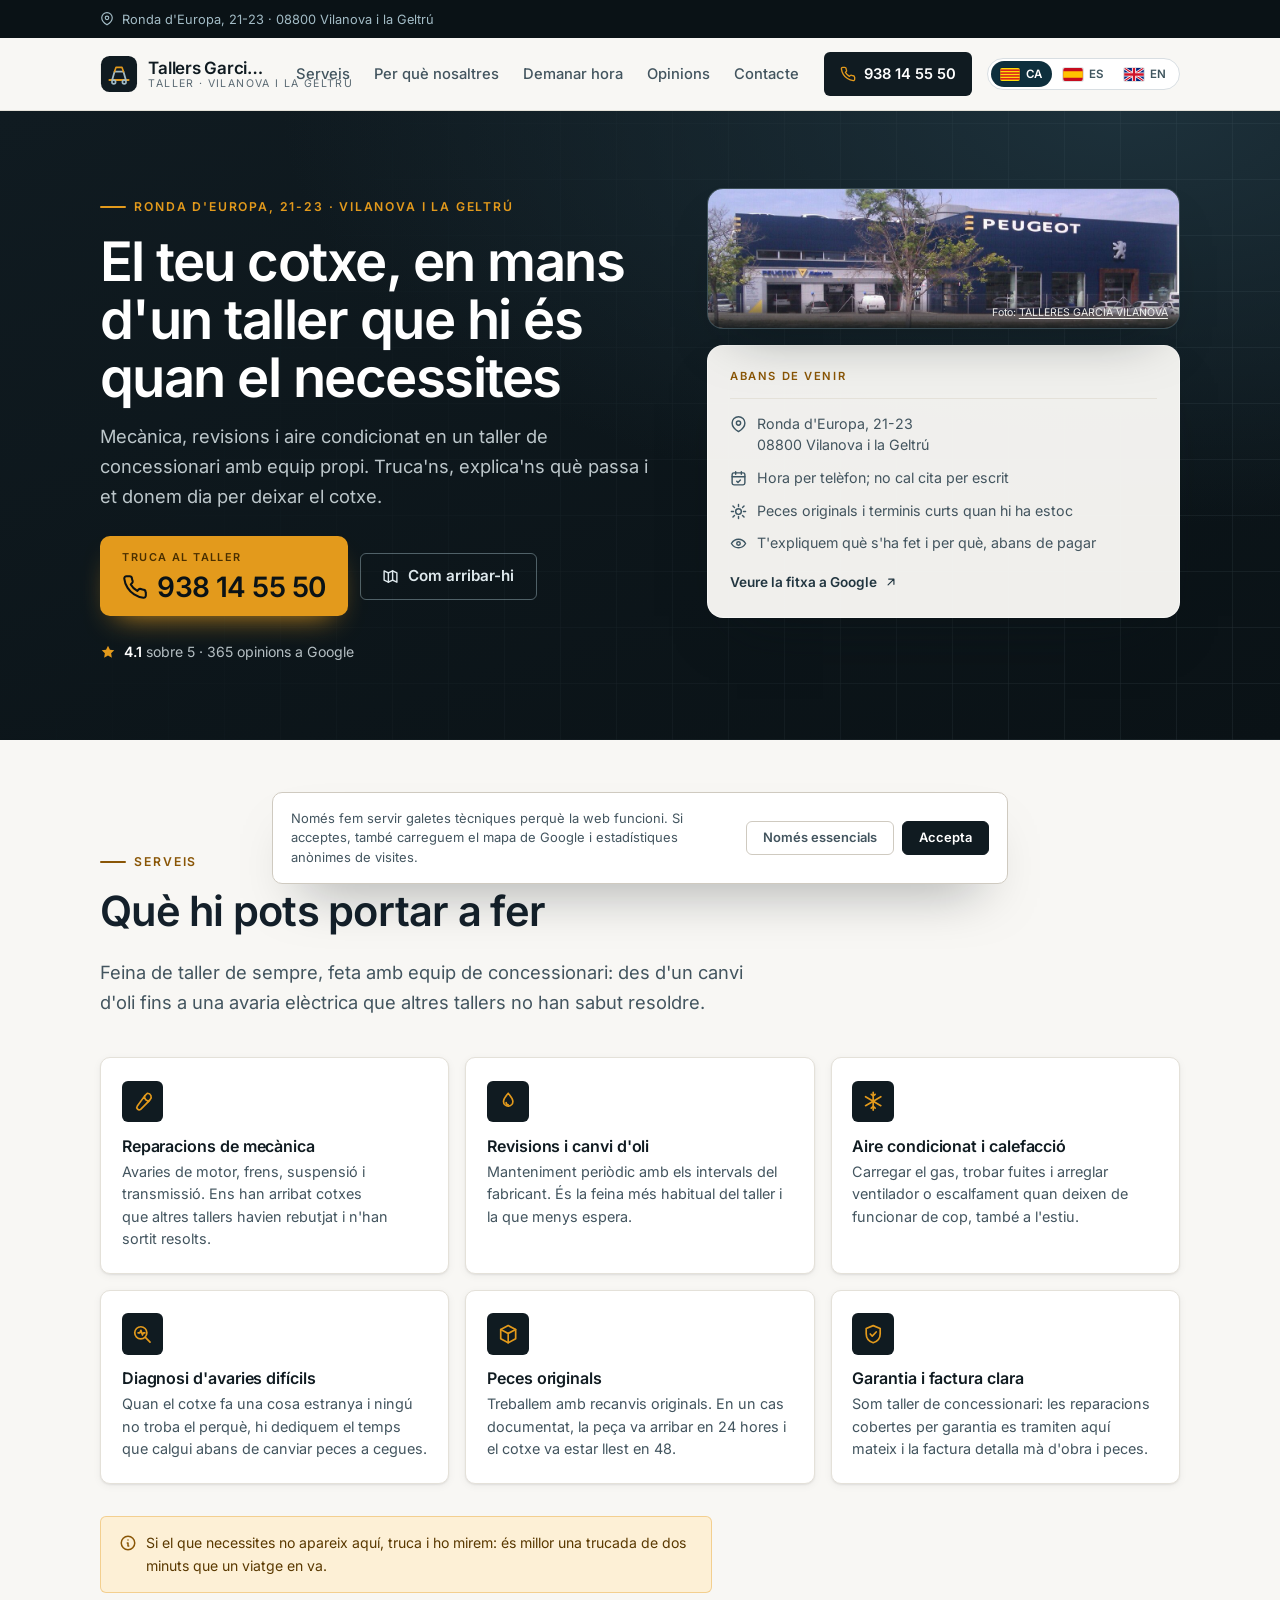
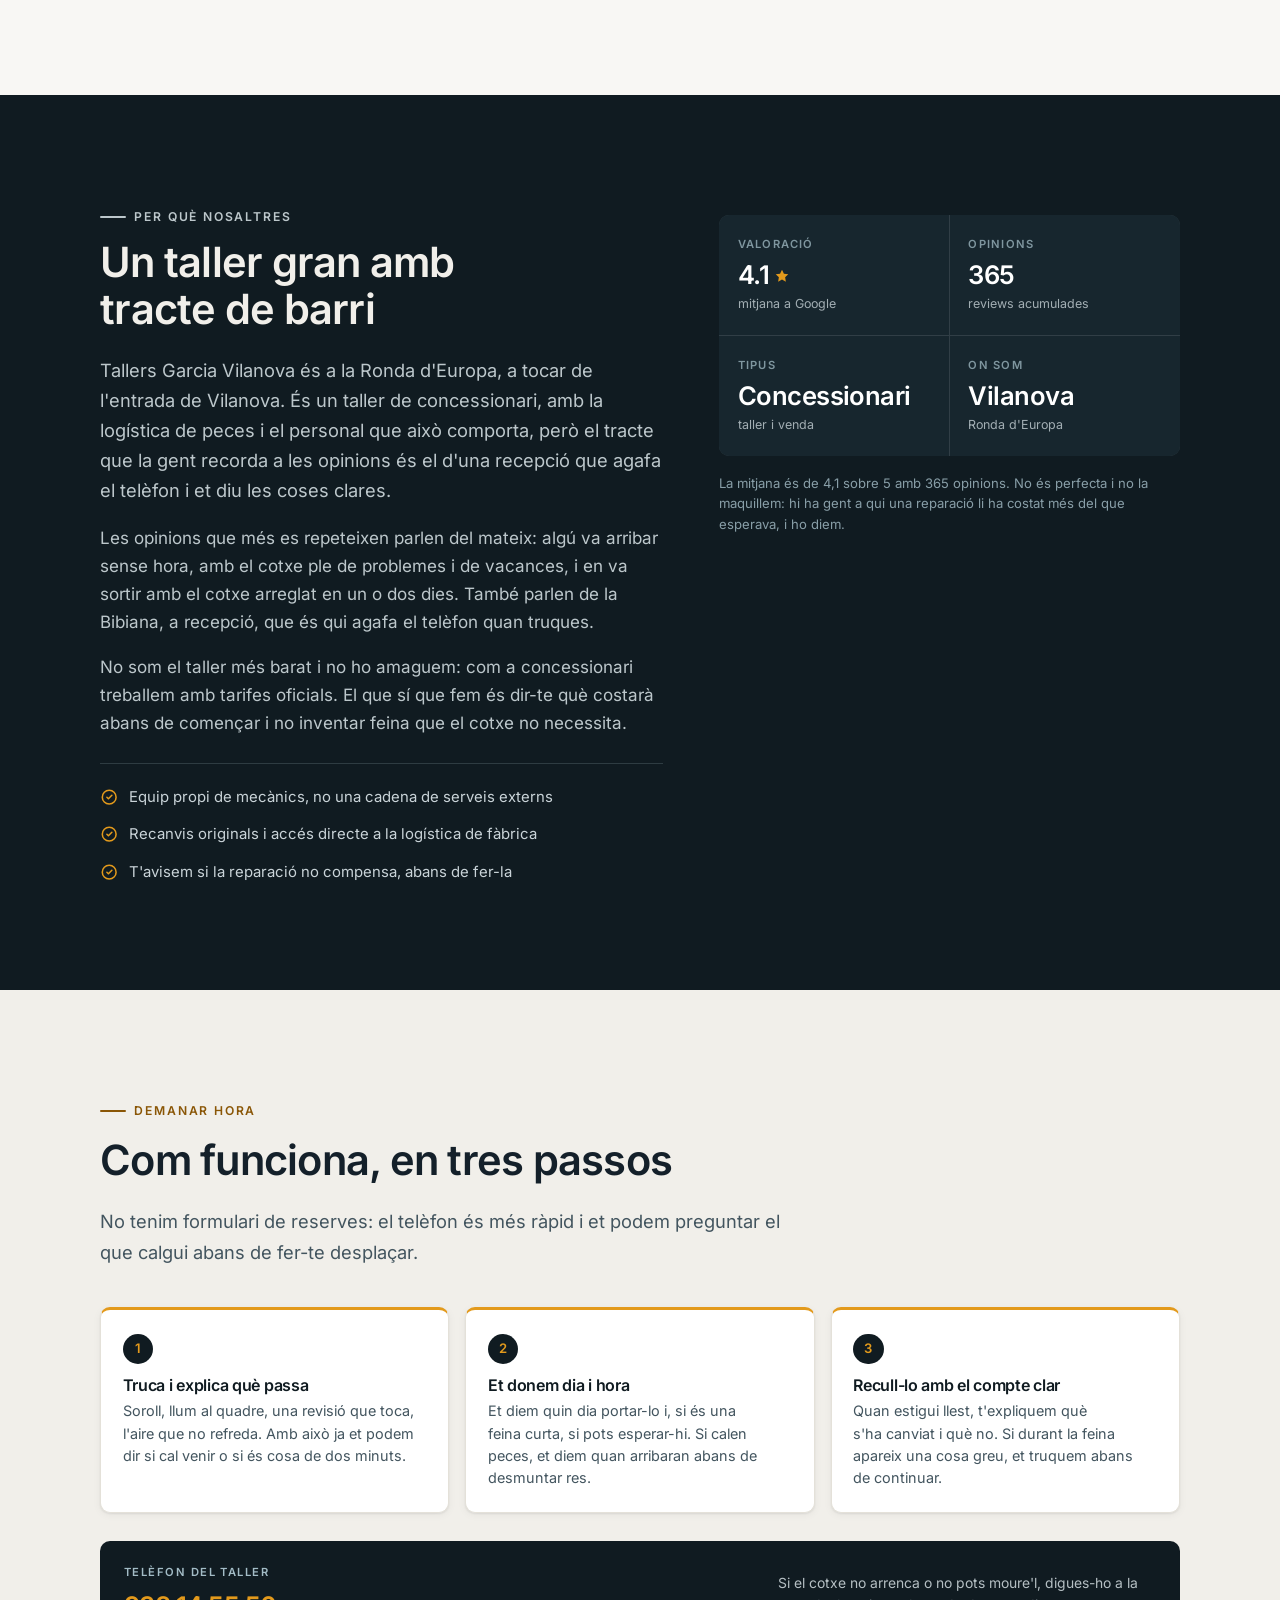
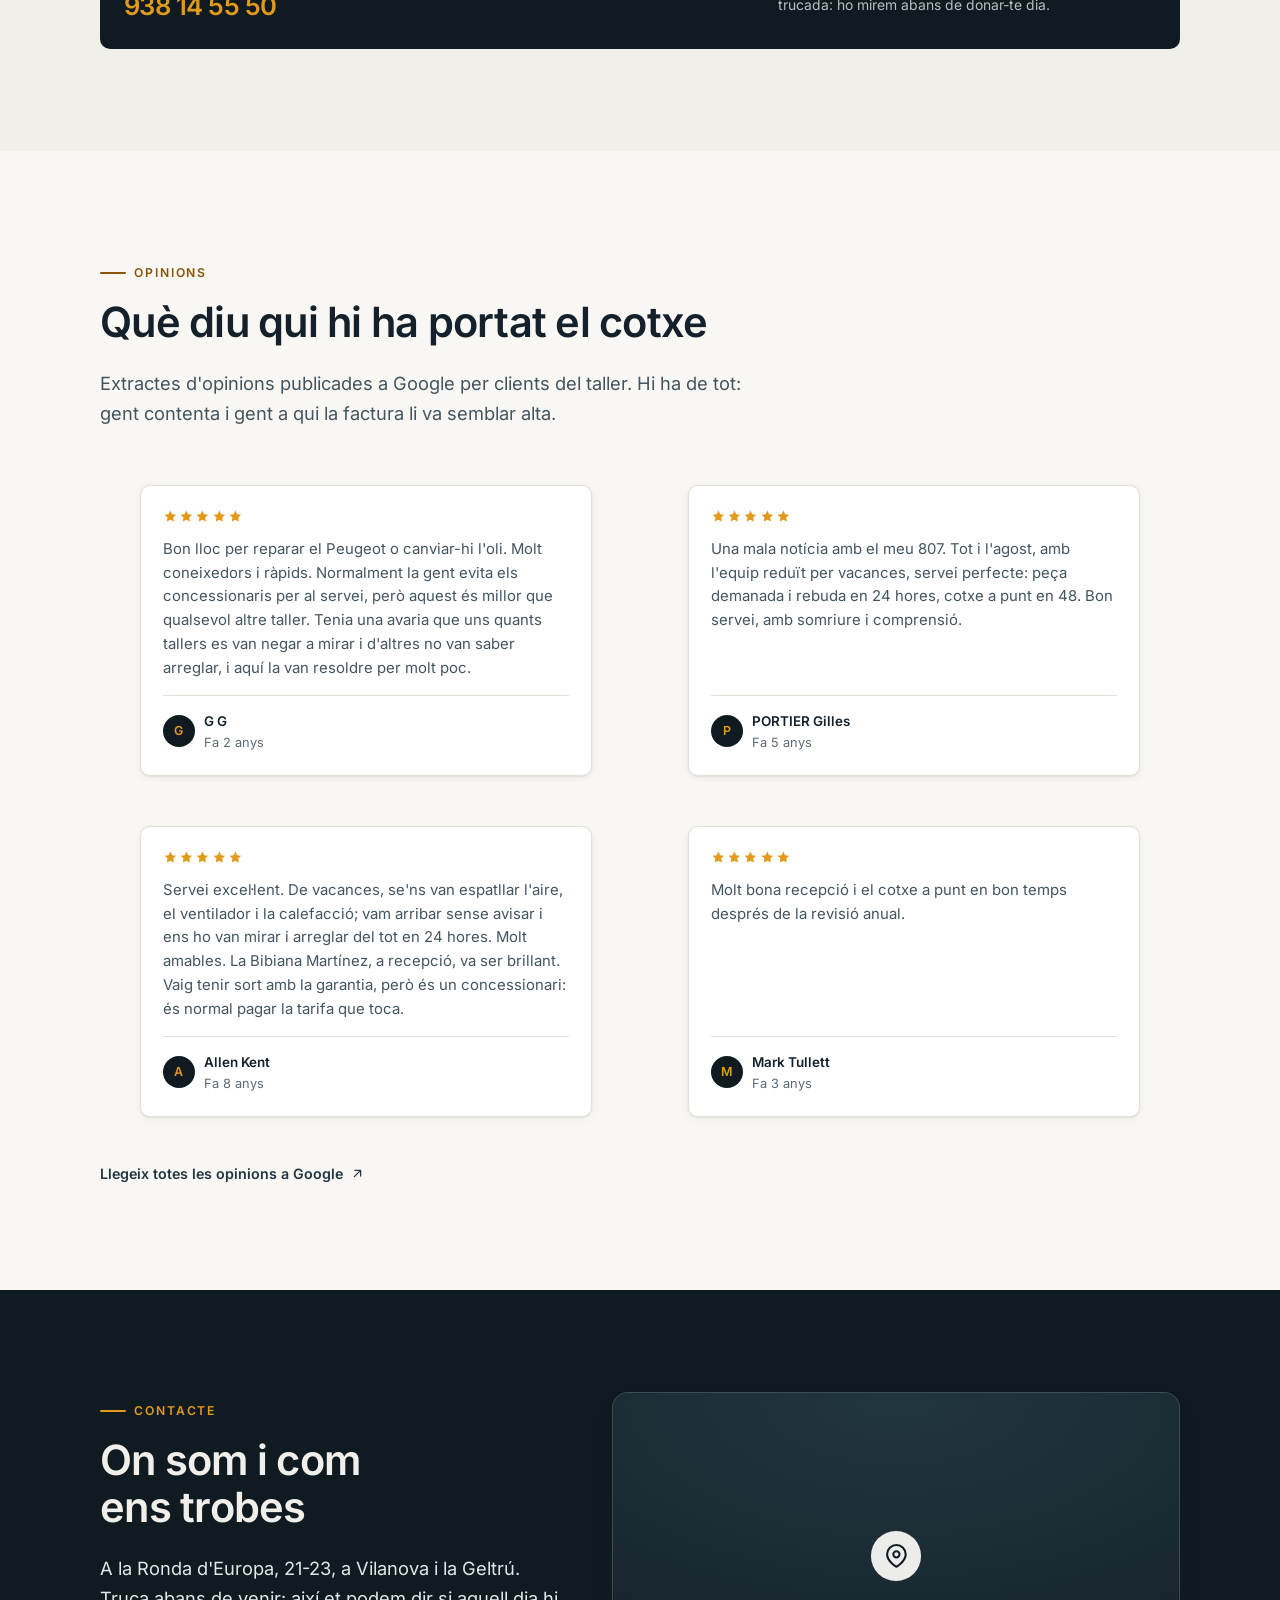
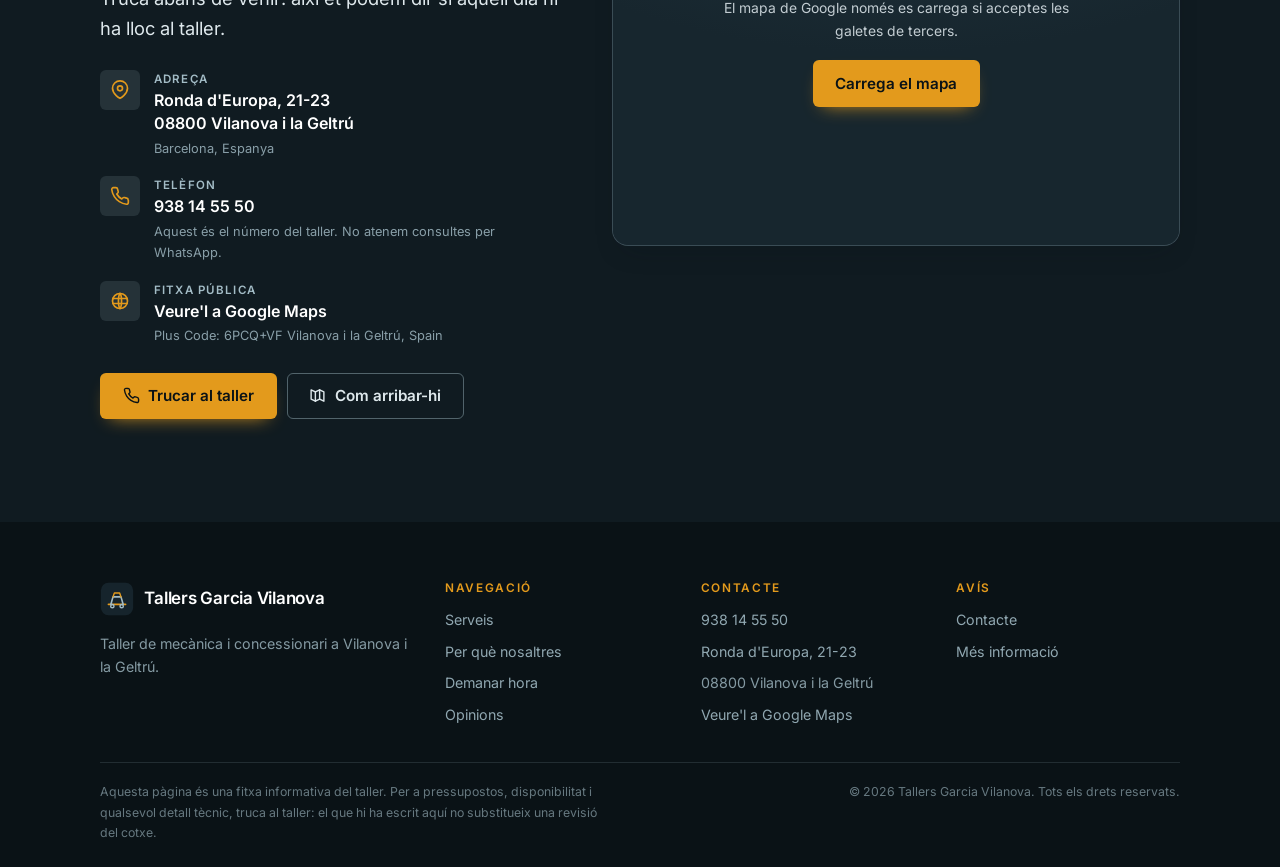
==== commit 8b3b48f8: "Header: one toolbar row for name, menu and language switch The header put the language switch in the" ====
--- a/index.html
+++ b/index.html
@@ -40,6 +40,7 @@
 <link rel="manifest" href="./site.webmanifest">
 <link rel="preload" href="./assets/fonts/inter-latin.woff2" as="font" type="font/woff2" crossorigin>
 <link rel="stylesheet" href="./assets/css/components.css">
+<link rel="stylesheet" href="./assets/css/header-tools.css">
 <link rel="stylesheet" href="./assets/css/styles.css">
 <script>
   /* Scroll-reveal animation is opt-in: without this class every .reveal block stays
@@ -641,5 +642,6 @@
 
 <script src="./assets/js/components.js" defer></script>
 <script src="./assets/js/main.js" defer></script>
+<script src="./assets/js/header-tools.js" defer></script>
 </body>
 </html>
--- a/assets/css/header-tools.css
+++ b/assets/css/header-tools.css
@@ -0,0 +1,164 @@
+/* ==========================================================================
+   Shared header toolbar — one row at every width.
+   Repo: yourdataweb/site-components
+   Vendored into each site at assets/css/header-tools.css and pinned by
+   src/components.lock.
+
+   Anatomy this operates on (built by header-tools.js):
+     <header ...>
+       <div class="wrap">                     existing inner wrapper
+         <a class="brand">[mark]<span class="sm-name">Business</span></a>
+         <nav id="site-nav">…</nav>           drawer on mobile
+         <button class="nav-toggle">…</button>
+         <div class="sm-tools">               created by the script
+           <nav class="langs">…</nav>
+           <button class="nav-toggle">…</button>
+         </div>
+       </div>
+     </header>
+
+   Goal: name, menu button and language switch share one row, vertically centred,
+   with real gutters. The name is the only flexible item, so a long business name
+   truncates instead of pushing the tools onto a second row.
+   ========================================================================== */
+
+/* A header inner that wraps is the original defect: the address line and the
+   switch fell onto a second row and the bar grew to twice its height. Once the
+   toolbar is in place there is one row by construction, so wrapping is off. */
+.has-tools [data-tools] > .wrap,
+.has-tools [data-tools] > .shell,
+.has-tools [data-tools] > .container,
+.has-tools [data-tools][class*="inner"] {
+  flex-wrap: nowrap;
+}
+
+/* The tools container is the anchor: it sits at the right edge of the bar. */
+.sm-tools {
+  display: flex;
+  align-items: center;
+  gap: .5rem;
+  /* Never grows; may shrink only as a last resort. The identity owns the flexible
+     slot, so the row cannot become wider than the viewport. */
+  flex: none;
+  max-width: 100%;
+  margin-left: auto;
+}
+
+/* Anything still marked as "belongs on the bar" is aligned to the same centre line,
+   so a switch left outside .sm-tools cannot drift a few pixels off the button. */
+.has-tools .langs,
+.has-tools .nav-toggle,
+.has-tools .navbtn {
+  align-self: center;
+}
+
+/* The name is the only item allowed to shrink. min-width:0 is what actually lets
+   flex truncate instead of overflowing; without it the text refuses to compress
+   and shoves the tools off the row. */
+.sm-parent-safe {
+  min-width: 0;
+}
+
+.has-tools .sm-name {
+  display: block;
+  min-width: 0;
+  overflow: hidden;
+  text-overflow: ellipsis;
+  white-space: nowrap;
+}
+
+/* The identity link wraps the mark and the name; it must be able to shrink while
+   the mark itself never does. Sites that put `margin-right: auto` on the brand to
+   push the switch away are neutralised: the toolbar owns that spacing now, and the
+   leftover margin was what made one header 98px tall. */
+.has-tools .sm-name {
+  /* A long single word ("BRASPAÑA") contributes its full width as min-content and
+     forces the row wider. Capping it is what lets the toolbar keep its place. */
+  max-width: 100%;
+}
+
+.has-tools .brand,
+.has-tools .identity,
+.has-tools .marchio,
+.has-tools .logo,
+.has-tools .mark,
+.has-tools .sign {
+  margin-right: 0;
+}
+.has-tools .sm-name {
+  /* A long single word ("BRASPAÑA") contributes its full width as min-content and
+     forces the row wider. Capping it is what lets the toolbar keep its place. */
+  max-width: 100%;
+}
+
+.has-tools .brand,
+.has-tools .identity,
+.has-tools .marchio,
+.has-tools .logo,
+.has-tools .sign {
+  flex: 1 1 auto;
+  min-width: 0;
+}
+
+.has-tools .sm-mark,
+.has-tools .brand__mark,
+.has-tools .identity__mark,
+.has-tools .marchio__mark,
+.has-tools .logo__mark,
+.has-tools .mark__mark,
+.has-tools .sign__mark,
+.has-tools .brand-mark {
+  flex: none;
+}
+
+/* ---------------------------------------------------------------- mobile
+   Below the drawer breakpoint the bar carries three things in ~330 px of space:
+   prune the name to one line at a smaller size, keep the mark visible, and keep
+   the switch on 30 px so it lines up with a 38 px button without dominating. */
+@media (max-width: 860px) {
+  /* The address strip repeats the footer and the contact block; on a phone it is
+     what pushes the bar down and leaves the tools on a second line. */
+  .sm-strip-note {
+    display: none;
+  }
+
+  /* A phone link in the bar is redundant next to a call button in the hero and in
+     the contact block, and it is the widest thing in the toolbar. Drop it before
+     it costs the business its name. */
+  .sm-tools .head-phone,
+  .sm-tools .topbar__tel,
+  .sm-tools .header-phone {
+    display: none;
+  }
+
+  .has-tools .brand__sub,
+  .has-tools .identity__sub,
+  .has-tools .marchio__sub,
+  .has-tools .logo__sub,
+  .has-tools .mark__sub,
+  .has-tools .sign__sub,
+  .has-tools .brand-sub {
+    display: none;
+  }
+
+  .has-tools .sm-name {
+    font-size: 1rem;
+    line-height: 1.2;
+  }
+
+  .sm-tools {
+    gap: .4rem;
+  }
+}
+
+/* Very narrow: the mark plus a 6-character name plus two controls is the floor.
+   Tighten gutters rather than dropping the language switch — a visitor with a
+   phone is exactly who needs it. */
+@media (max-width: 380px) {
+  .sm-tools {
+    gap: .3rem;
+  }
+  .has-tools .sm-name {
+    font-size: .92rem;
+  }
+}
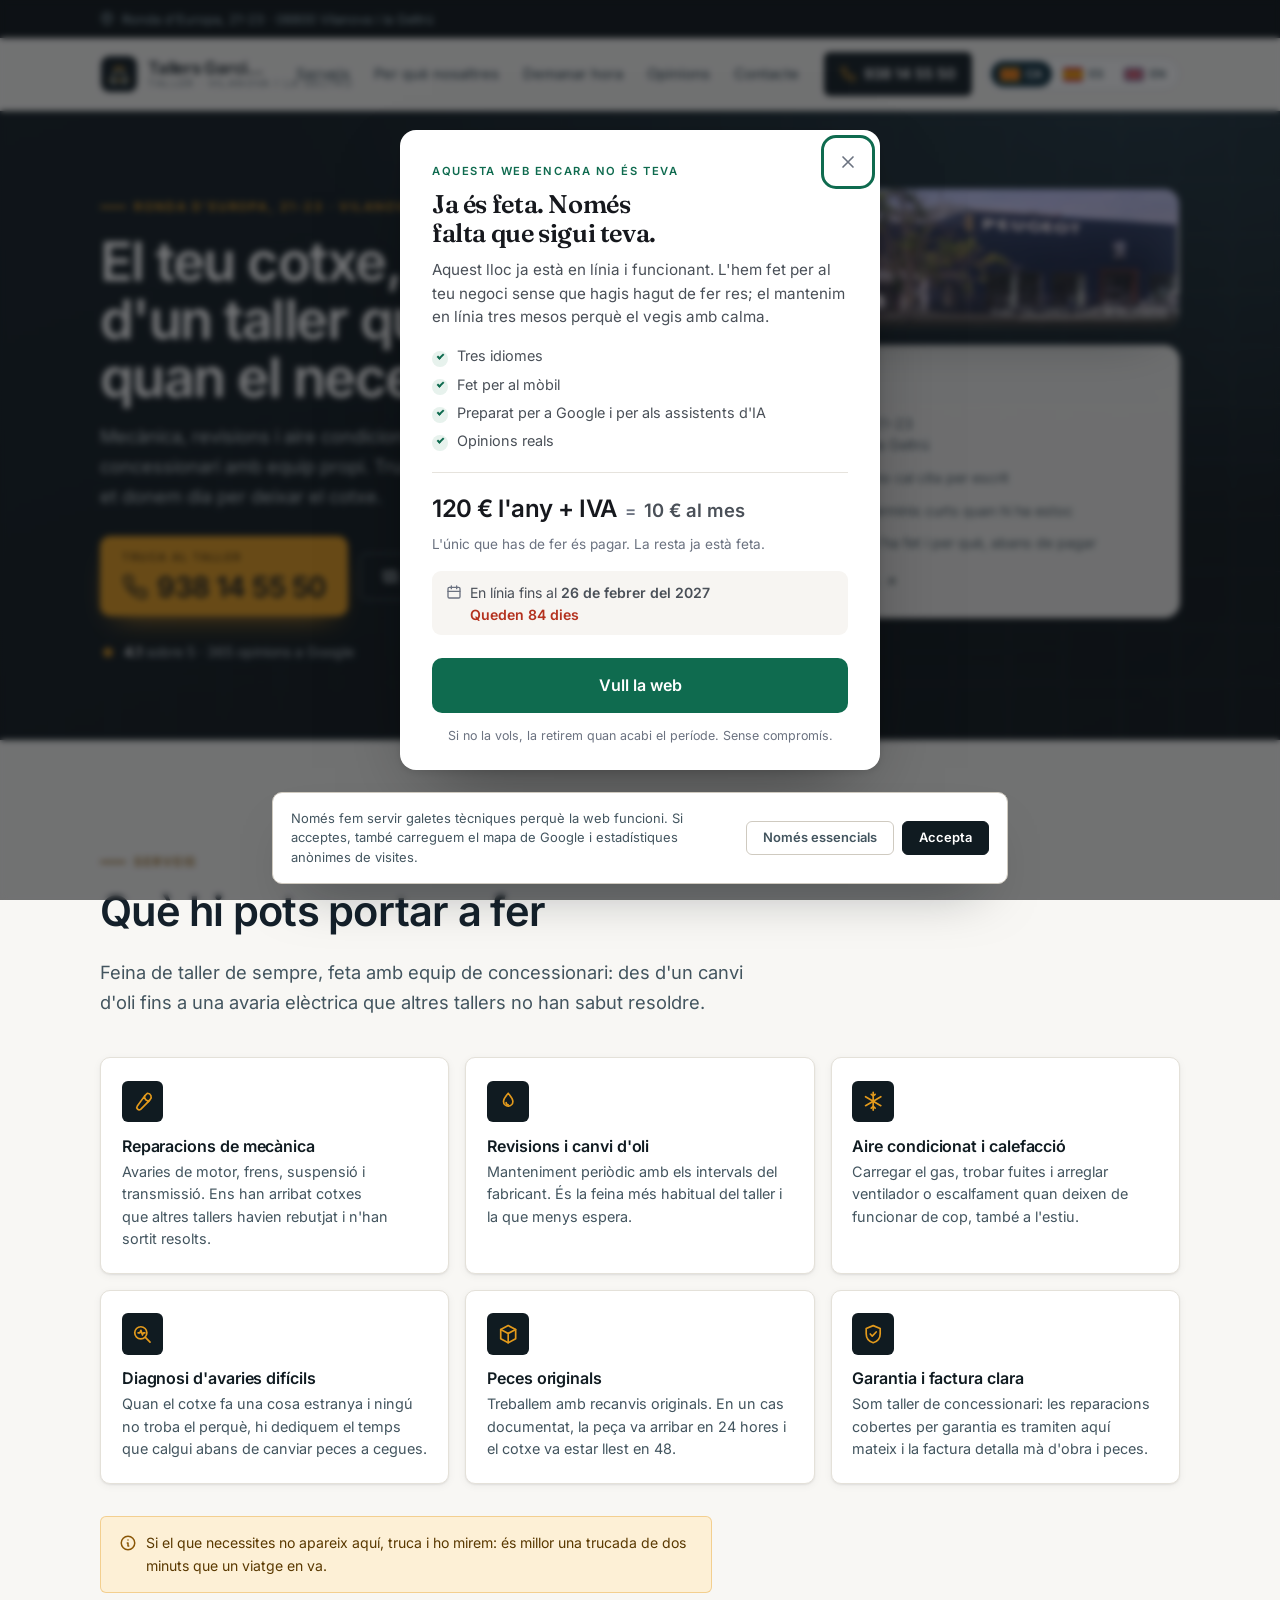
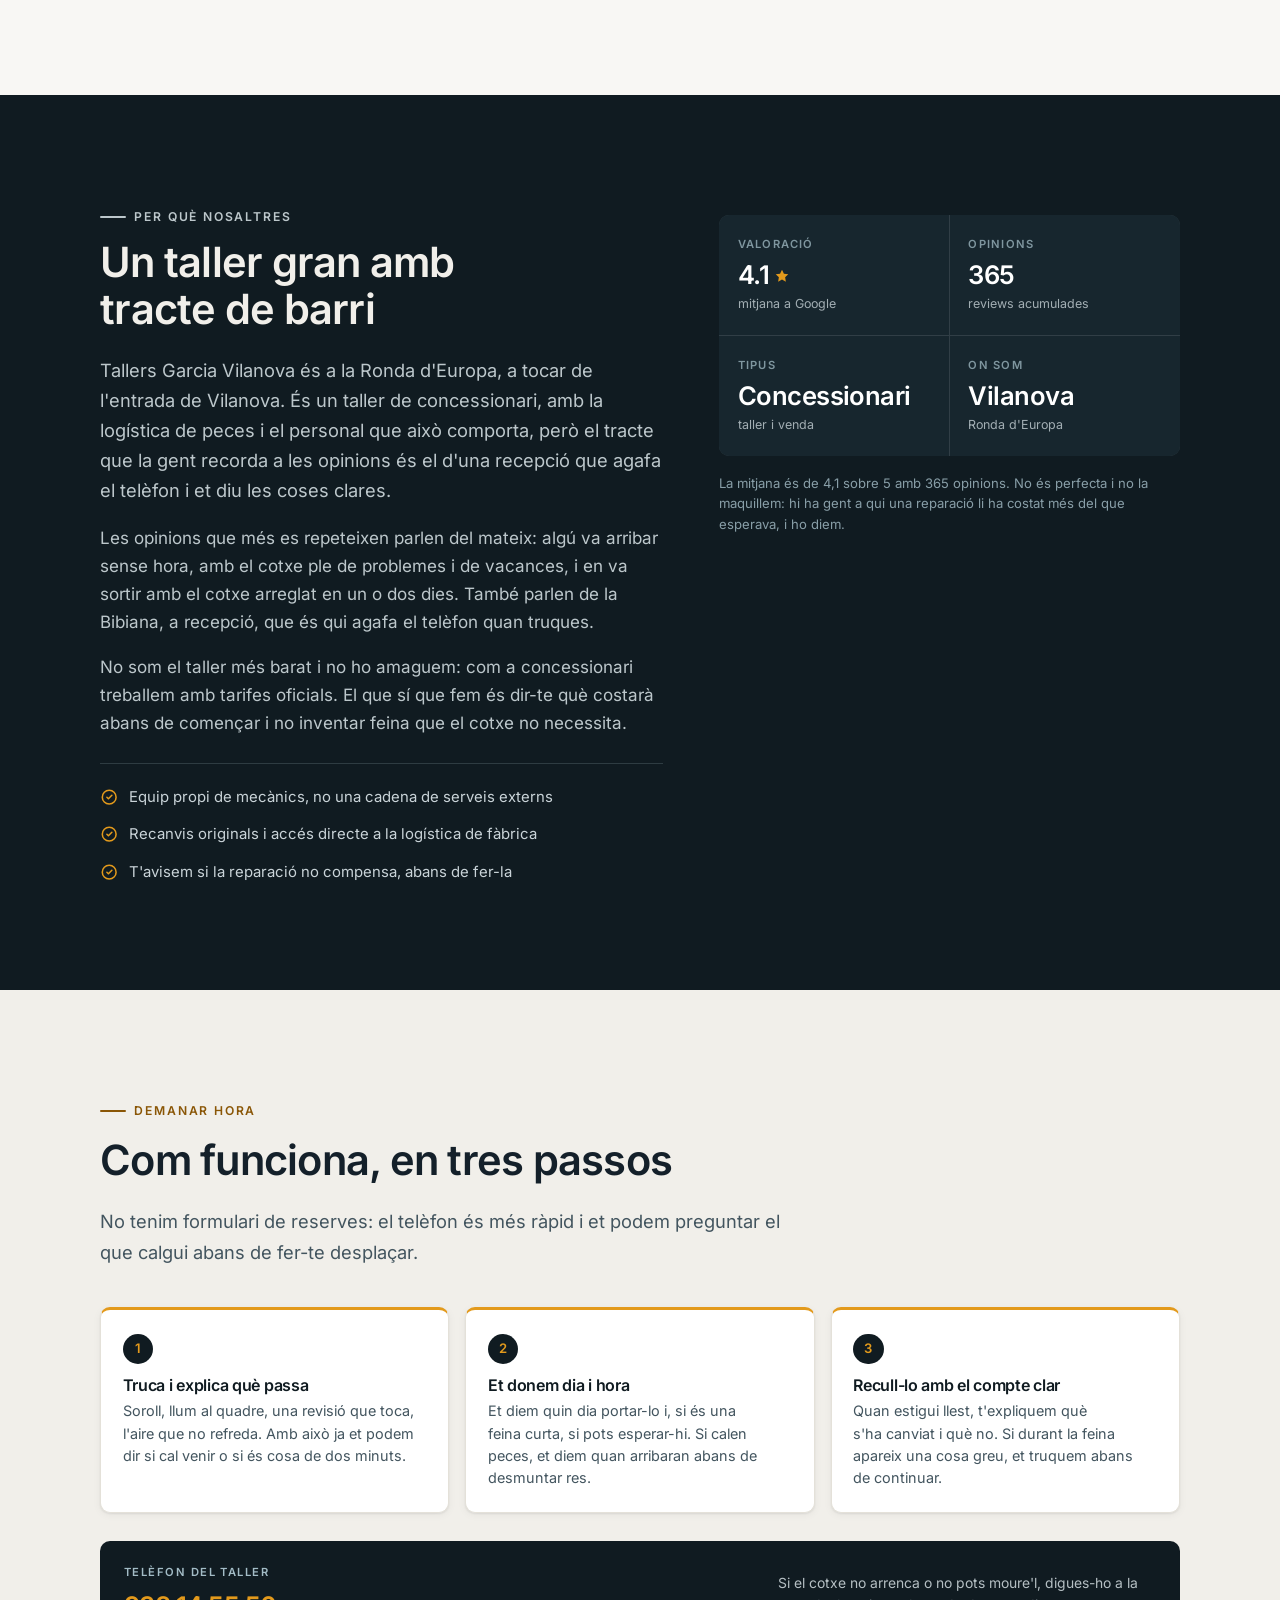
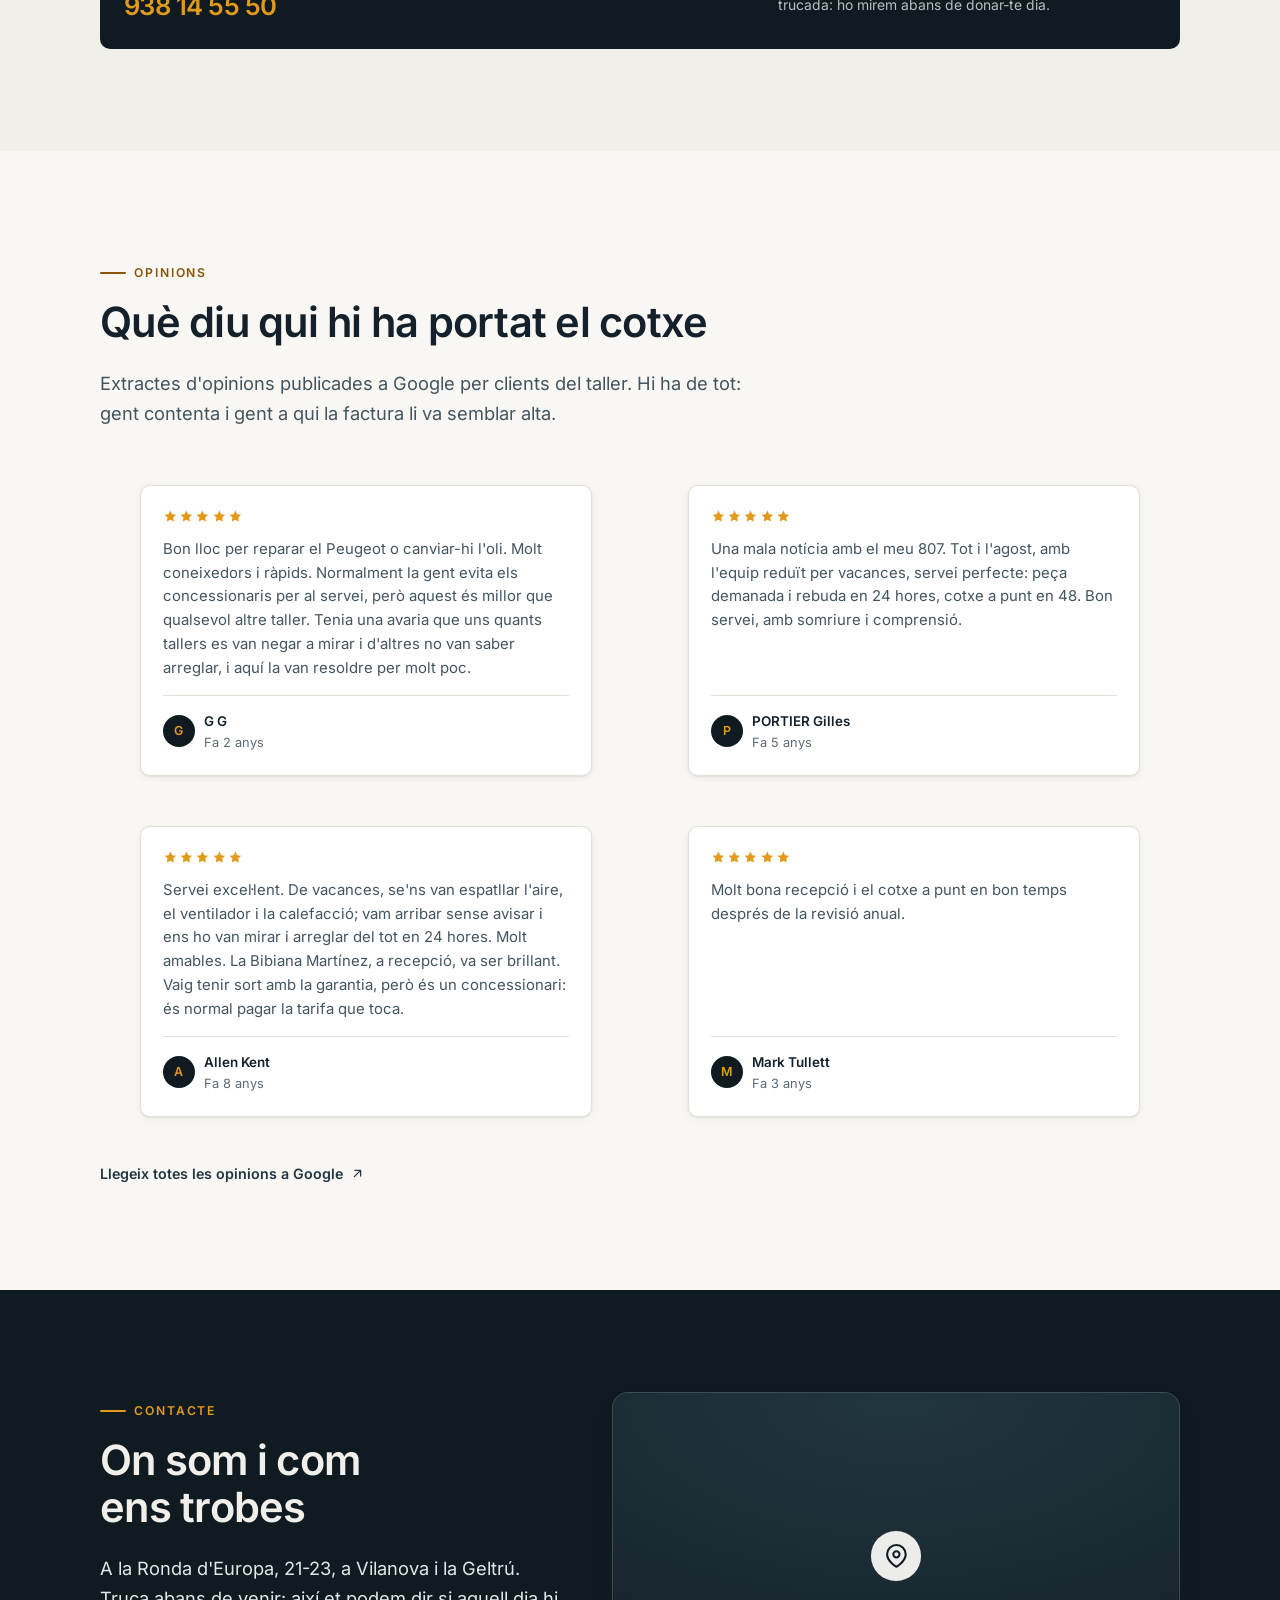
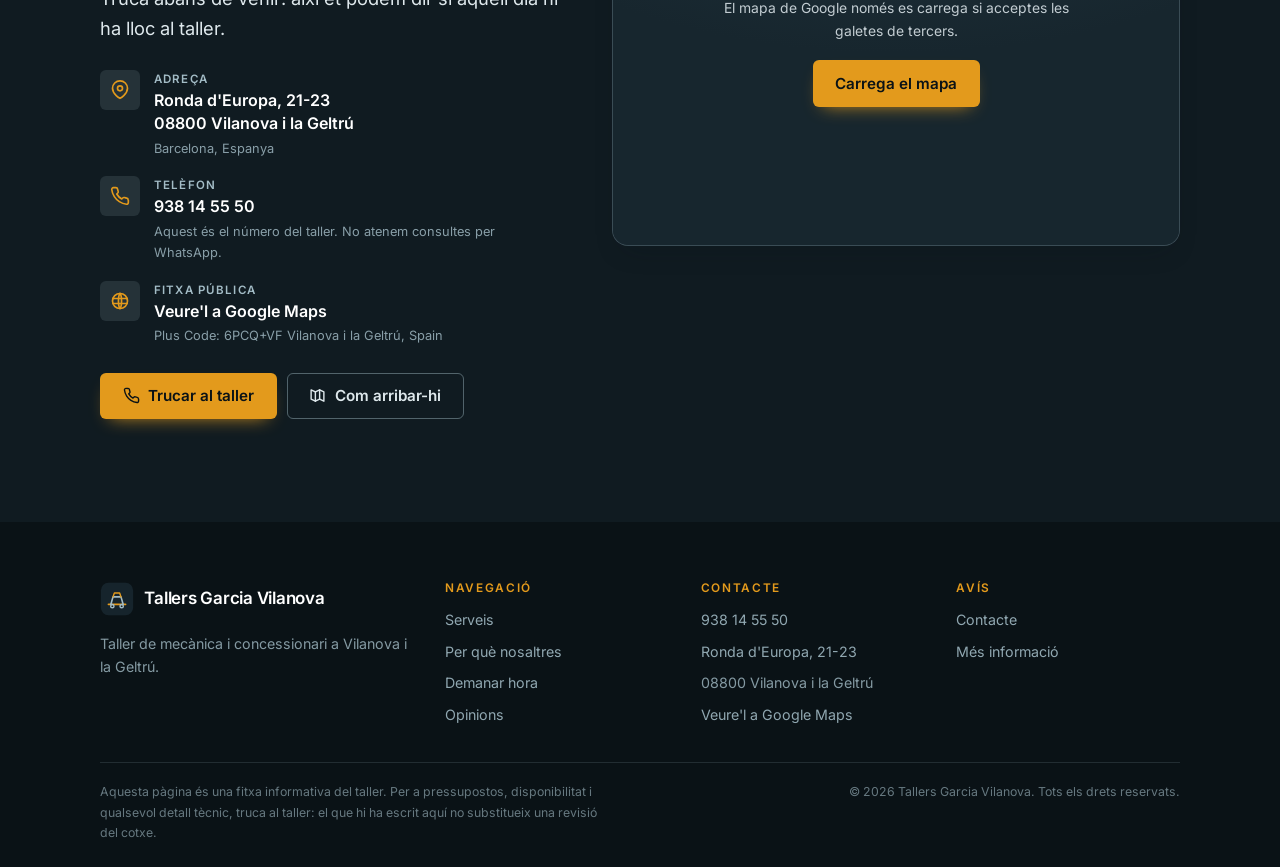
==== commit 265d5880: "Offer panel: state the offer, take the decision Adds the branded offer dialog to every site: what th" ====
--- a/index.html
+++ b/index.html
@@ -42,6 +42,8 @@
 <link rel="stylesheet" href="./assets/css/components.css">
 <link rel="stylesheet" href="./assets/css/header-tools.css">
 <link rel="stylesheet" href="./assets/css/styles.css">
+<link rel="stylesheet" href="./assets/css/offer-panel.css">
+
 <script>
   /* Scroll-reveal animation is opt-in: without this class every .reveal block stays
      fully visible, so a visitor with JS blocked or broken still reads the whole page. */
@@ -642,6 +644,10 @@
 
 <script src="./assets/js/components.js" defer></script>
 <script src="./assets/js/main.js" defer></script>
+
+<script type="application/json" id="sm-offer-config">{"offerEnds":"2027-02-26","offerEndsLabel":"26 de febrer del 2027","buyUrl":"","offerEmail":"","phoneE164":"+34938145550","copy":{"kicker":"Aquesta web encara no és teva","title":"Ja és feta. Només falta que sigui teva.","lead":"Aquest lloc ja està en línia i funcionant. L'hem fet per al teu negoci sense que hagis hagut de fer res; el mantenim en línia tres mesos perquè el vegis amb calma.","features":["Tres idiomes","Fet per al mòbil","Preparat per a Google i per als assistents d'IA","Opinions reals"],"priceYear":"120 € l'any + IVA","priceMonth":"10 € al mes","priceNote":"L'únic que has de fer és pagar. La resta ja està feta.","until":"En línia fins al","days":"Queden {n} dies","cta":"Vull la web","buy":"Vull la web","buyPhone":"Truca i queda-te-la","contact":"Parla amb nosaltres","call":"Truca'ns","close":"Tanca","pill":"Aquesta web encara no és teva","foot":"Si no la vols, la retirem quan acabi el període. Sense compromís."}}</script>
+<script src="./assets/js/offer-panel.js" defer></script>
+
 <script src="./assets/js/header-tools.js" defer></script>
 </body>
 </html>
--- a/assets/css/offer-panel.css
+++ b/assets/css/offer-panel.css
@@ -0,0 +1,313 @@
+/* ==========================================================================
+   Offer panel — the conversion surface for a site that is live but unbought.
+   Repo: yourdataweb/site-components
+   Vendored into each site at assets/css/offer-panel.css and pinned by
+   src/components.lock.
+
+   Colour strategy, and why:
+   - The site's own accent stays on the site. The panel uses a single high-contrast
+     action colour for the primary CTA and nothing else, so the eye has exactly one
+     place to go. Two competing accents is the most common reason a dialog gets read
+     and not acted on.
+   - The primary CTA is the only element on the panel with a filled background. The
+     secondary is a quiet outline: it must be findable, not tempting.
+   - Urgency is carried by a warm red *only* on the deadline line, never on the CTA.
+     A red button reads as error; a red date reads as a deadline.
+
+   The panel is an overlay, never the page: it can be closed and the site content is
+   untouched underneath.
+   ========================================================================== */
+
+html.sm-offer-open,
+html.sm-offer-open body {
+  overflow: hidden;
+}
+
+/* The cookie notice is a legal surface and must stay reachable while the panel is
+   open: a visitor cannot be asked to accept or decline tracking behind a modal. It
+   is raised above the backdrop and the panel never covers its bottom edge. */
+html.sm-offer-open #cookiebar,
+html.sm-offer-open .cookiebar,
+html.sm-offer-open #cookie-banner {
+  z-index: 300;
+}
+
+.sm-offer {
+  --offer-ink: #16181d;
+  --offer-ink-soft: #4a5058;
+  --offer-muted: #6b7280;
+  --offer-paper: #ffffff;
+  --offer-line: #e6e3dd;
+  --offer-action: #0f6b4f;      /* one action colour, WCAG AA on white at 5.9:1 */
+  --offer-action-hover: #0b5440;
+  --offer-urgent: #b4321f;      /* deadline only */
+
+  position: fixed;
+  inset: 0;
+  z-index: 200;
+  display: flex;
+  align-items: center;
+  justify-content: center;
+  padding: 1rem;
+  font-family: Inter, -apple-system, BlinkMacSystemFont, "Segoe UI", Roboto, sans-serif;
+  -webkit-font-smoothing: antialiased;
+}
+
+.sm-offer__backdrop {
+  position: absolute;
+  inset: 0;
+  background: rgba(16, 18, 22, .58);
+  backdrop-filter: blur(3px);
+}
+
+.sm-offer__panel {
+  position: relative;
+  width: min(100%, 30rem);
+  max-height: calc(100vh - 2rem);
+  overflow-y: auto;
+  background: var(--offer-paper);
+  color: var(--offer-ink);
+  border-radius: 16px;
+  padding: 2rem 2rem 1.5rem;
+  box-shadow: 0 30px 80px -32px rgba(0, 0, 0, .55), 0 2px 8px rgba(0, 0, 0, .10);
+  animation: sm-offer-in .28s cubic-bezier(.22, 1, .36, 1);
+}
+
+@keyframes sm-offer-in {
+  from { opacity: 0; transform: translateY(12px) scale(.985); }
+  to   { opacity: 1; transform: none; }
+}
+@media (prefers-reduced-motion: reduce) {
+  .sm-offer__panel { animation: none; }
+}
+
+/* Close: top-right, 44px hit area, muted but not hidden. */
+.sm-offer__close {
+  position: absolute;
+  top: .6rem;
+  right: .6rem;
+  width: 44px;
+  height: 44px;
+  display: inline-flex;
+  align-items: center;
+  justify-content: center;
+  border: 0;
+  border-radius: 10px;
+  background: transparent;
+  color: var(--offer-muted);
+  cursor: pointer;
+}
+.sm-offer__close:hover { background: #f3f1ed; color: var(--offer-ink); }
+.sm-offer__close:focus-visible { outline: 3px solid var(--offer-action); outline-offset: 2px; }
+
+.sm-offer__kicker {
+  margin: 0 0 .55rem;
+  font-size: .7rem;
+  font-weight: 700;
+  letter-spacing: .14em;
+  text-transform: uppercase;
+  color: var(--offer-action);
+}
+
+.sm-offer__title {
+  margin: 0 0 .6rem;
+  font-family: Fraunces, Georgia, serif;
+  font-size: 1.6rem;
+  line-height: 1.15;
+  letter-spacing: -.015em;
+  color: var(--offer-ink);
+  padding-right: 2rem;
+}
+
+.sm-offer__lead {
+  margin: 0 0 1.1rem;
+  font-size: .95rem;
+  line-height: 1.55;
+  color: var(--offer-ink-soft);
+}
+
+/* Feature list: scannable, checkmarks, no icons fighting for attention. */
+.sm-offer__features {
+  margin: 0 0 1.25rem;
+  padding: 0;
+  list-style: none;
+  display: grid;
+  gap: .45rem;
+}
+.sm-offer__feature {
+  position: relative;
+  padding-left: 1.55rem;
+  font-size: .9rem;
+  line-height: 1.45;
+  color: var(--offer-ink-soft);
+}
+.sm-offer__feature::before {
+  content: "";
+  position: absolute;
+  left: 0;
+  top: .28rem;
+  width: 1rem;
+  height: 1rem;
+  border-radius: 50%;
+  background: #e7f2ed;
+}
+.sm-offer__feature::after {
+  content: "";
+  position: absolute;
+  left: .29rem;
+  top: .47rem;
+  width: .42rem;
+  height: .24rem;
+  border-left: 2px solid var(--offer-action);
+  border-bottom: 2px solid var(--offer-action);
+  transform: rotate(-45deg);
+}
+
+/* Price: the yearly figure and its monthly equivalent bound by an equals sign, so
+   they cannot be read as two separate charges. */
+.sm-offer__price {
+  display: flex;
+  align-items: baseline;
+  flex-wrap: wrap;
+  gap: .5rem;
+  padding: 1rem 0 .2rem;
+  border-top: 1px solid var(--offer-line);
+}
+.sm-offer__price-year {
+  font-size: 1.5rem;
+  font-weight: 700;
+  letter-spacing: -.02em;
+  color: var(--offer-ink);
+}
+.sm-offer__price-eq {
+  font-size: 1.05rem;
+  font-weight: 700;
+  color: var(--offer-muted);
+}
+.sm-offer__price-month {
+  font-size: 1.15rem;
+  font-weight: 600;
+  color: var(--offer-ink-soft);
+}
+.sm-offer__price-note {
+  margin: .1rem 0 0;
+  font-size: .85rem;
+  color: var(--offer-muted);
+}
+
+/* Deadline: warm red, the only place colour is allowed to alarm. */
+.sm-offer__meta {
+  display: flex;
+  align-items: flex-start;
+  gap: .5rem;
+  margin: 1rem 0 0;
+  padding: .7rem .85rem;
+  background: #f7f5f2;
+  border-radius: 9px;
+  font-size: .88rem;
+  line-height: 1.4;
+  color: var(--offer-ink-soft);
+}
+.sm-offer__meta svg { flex: none; margin-top: .1rem; color: var(--offer-muted); }
+.sm-offer__meta.is-urgent { background: #fdf1ee; color: #6d2318; }
+.sm-offer__meta.is-urgent svg { color: var(--offer-urgent); }
+.sm-offer__meta strong { color: inherit; }
+.sm-offer__days { display: block; font-weight: 600; color: var(--offer-urgent); margin-top: .15rem; }
+
+/* Actions: one filled, one outline. */
+.sm-offer__actions {
+  display: grid;
+  gap: .6rem;
+  margin-top: 1.4rem;
+}
+.sm-offer__cta {
+  display: inline-flex;
+  align-items: center;
+  justify-content: center;
+  min-height: 52px;
+  padding: .9rem 1.25rem;
+  border-radius: 10px;
+  background: var(--offer-action);
+  color: #fff;
+  font-size: 1rem;
+  font-weight: 700;
+  text-decoration: none;
+  transition: background-color .15s ease;
+}
+.sm-offer__cta:hover { background: var(--offer-action-hover); }
+.sm-offer__cta:focus-visible { outline: 3px solid var(--offer-action); outline-offset: 3px; }
+
+.sm-offer__secondary {
+  display: inline-flex;
+  align-items: center;
+  justify-content: center;
+  min-height: 46px;
+  padding: .7rem 1.25rem;
+  border: 1px solid var(--offer-line);
+  border-radius: 10px;
+  color: var(--offer-ink);
+  font-size: .93rem;
+  font-weight: 600;
+  text-decoration: none;
+}
+.sm-offer__secondary:hover { background: #f7f5f2; }
+.sm-offer__secondary:focus-visible { outline: 3px solid var(--offer-action); outline-offset: 3px; }
+
+.sm-offer__foot {
+  margin: .9rem 0 0;
+  font-size: .78rem;
+  line-height: 1.45;
+  color: var(--offer-muted);
+  text-align: center;
+}
+
+/* ---------------------------------------------------------------- mobile
+   Full-height sheet on a phone: the desktop dialog wastes the space it has and
+   pushes the CTA below the fold once the feature list wraps. */
+@media (max-width: 560px) {
+  .sm-offer { padding: 0; align-items: flex-end; }
+  .sm-offer__panel {
+    width: 100%;
+    max-height: 92vh;
+    border-radius: 18px 18px 0 0;
+    padding: 1.6rem 1.25rem 1.25rem;
+    animation: sm-offer-up .3s cubic-bezier(.22, 1, .36, 1);
+  }
+  @keyframes sm-offer-up {
+    from { opacity: 0; transform: translateY(24px); }
+    to   { opacity: 1; transform: none; }
+  }
+  .sm-offer__title { font-size: 1.35rem; }
+  .sm-offer__price-year { font-size: 1.3rem; }
+}
+
+/* ---------------------------------------------------------------- pill
+   After closing: small, low-contrast, bottom-left, out of the thumb's path. */
+/* `body >` is deliberate: a site stylesheet can define a generic `.sm-offer-pill`
+   or reset `position` on buttons, and the last-loaded rule wins. Anchoring the
+   selector keeps the pill fixed to the viewport instead of landing in normal flow
+   at the bottom of the document, where it is unclickable. */
+body > .sm-offer-pill {
+  position: fixed !important;
+  left: 1rem;
+  bottom: 1rem;
+  z-index: 190;
+  display: inline-flex;
+  align-items: center;
+  gap: .45rem;
+  max-width: calc(100vw - 2rem);
+  padding: .6rem .9rem;
+  border: 1px solid #ddd8cf;
+  border-radius: 999px;
+  background: rgba(255, 255, 255, .96);
+  color: #16181d;
+  font-family: Inter, -apple-system, BlinkMacSystemFont, "Segoe UI", Roboto, sans-serif;
+  font-size: .82rem;
+  font-weight: 600;
+  line-height: 1.2;
+  cursor: pointer;
+  box-shadow: 0 6px 20px -10px rgba(0, 0, 0, .35);
+}
+.sm-offer-pill:hover { background: #fff; }
+.sm-offer-pill:focus-visible { outline: 3px solid #0f6b4f; outline-offset: 2px; }
+.sm-offer-pill svg { flex: none; color: #0f6b4f; }
